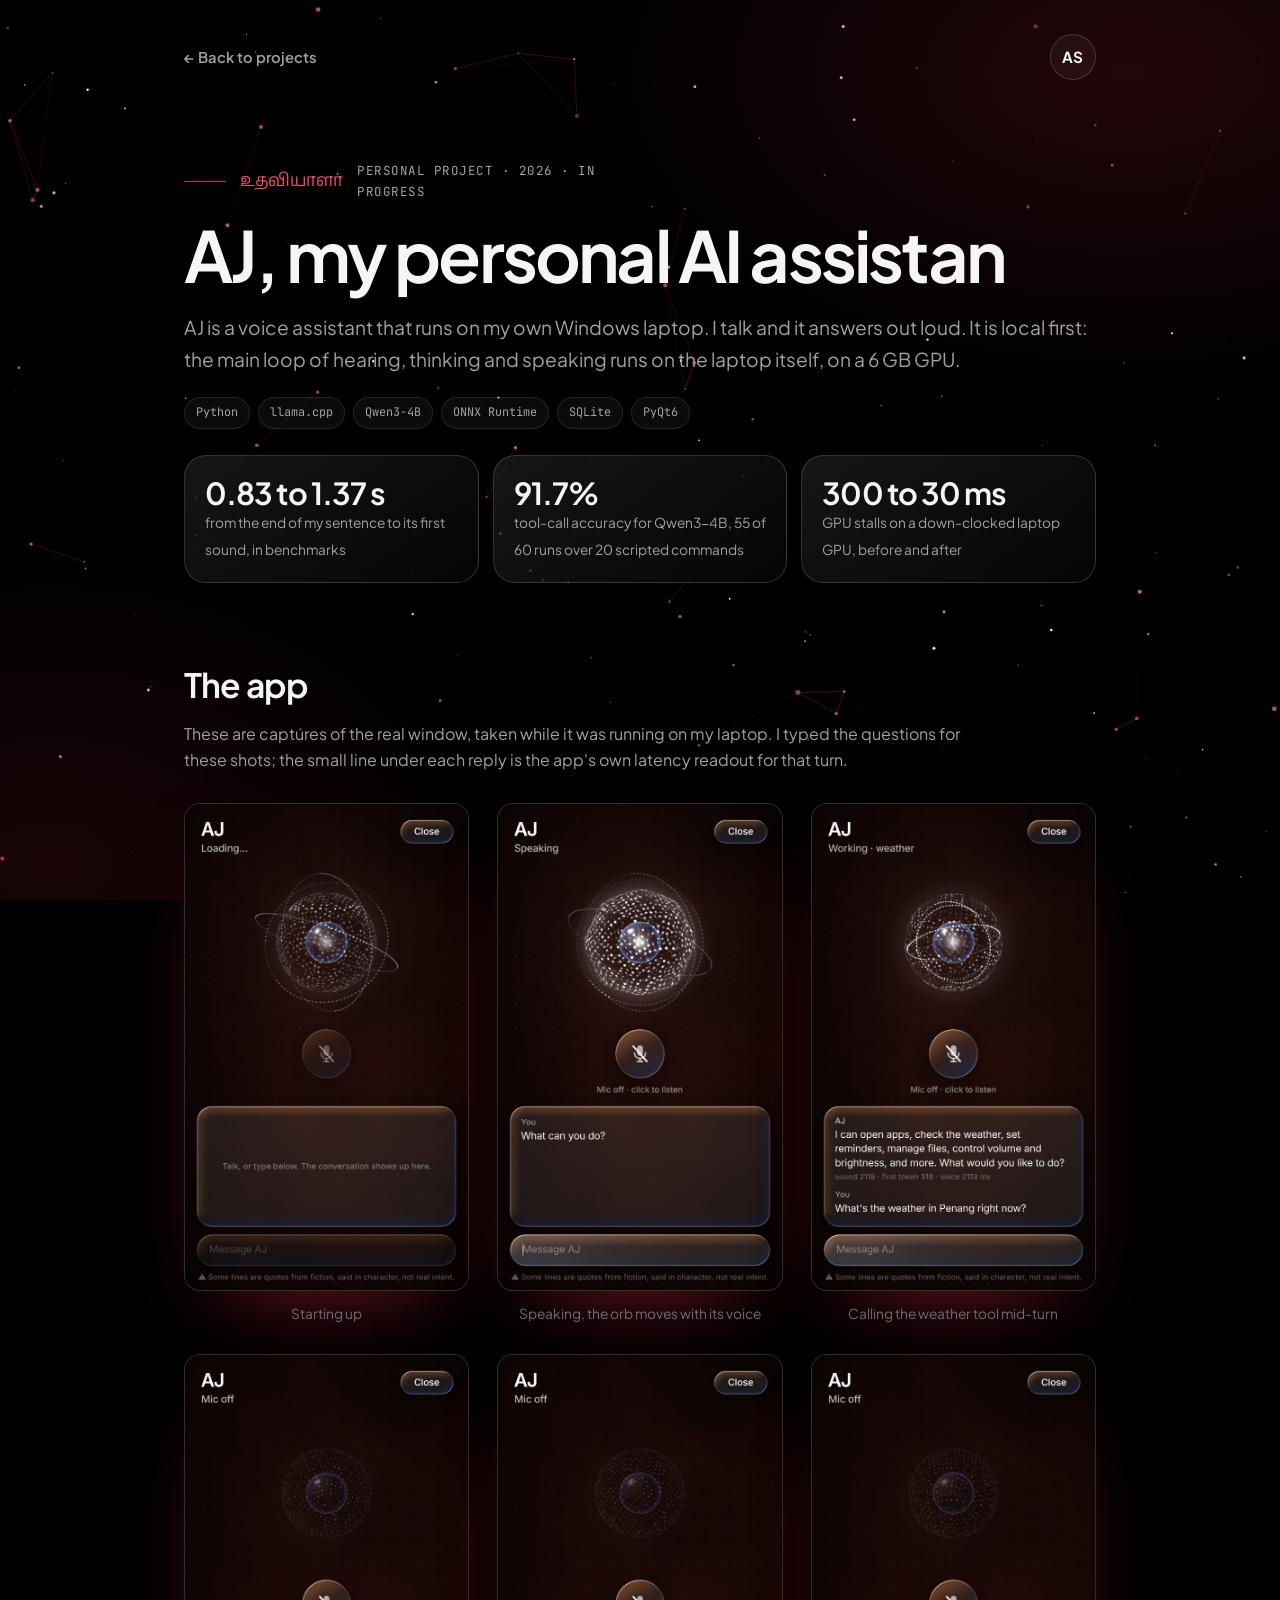
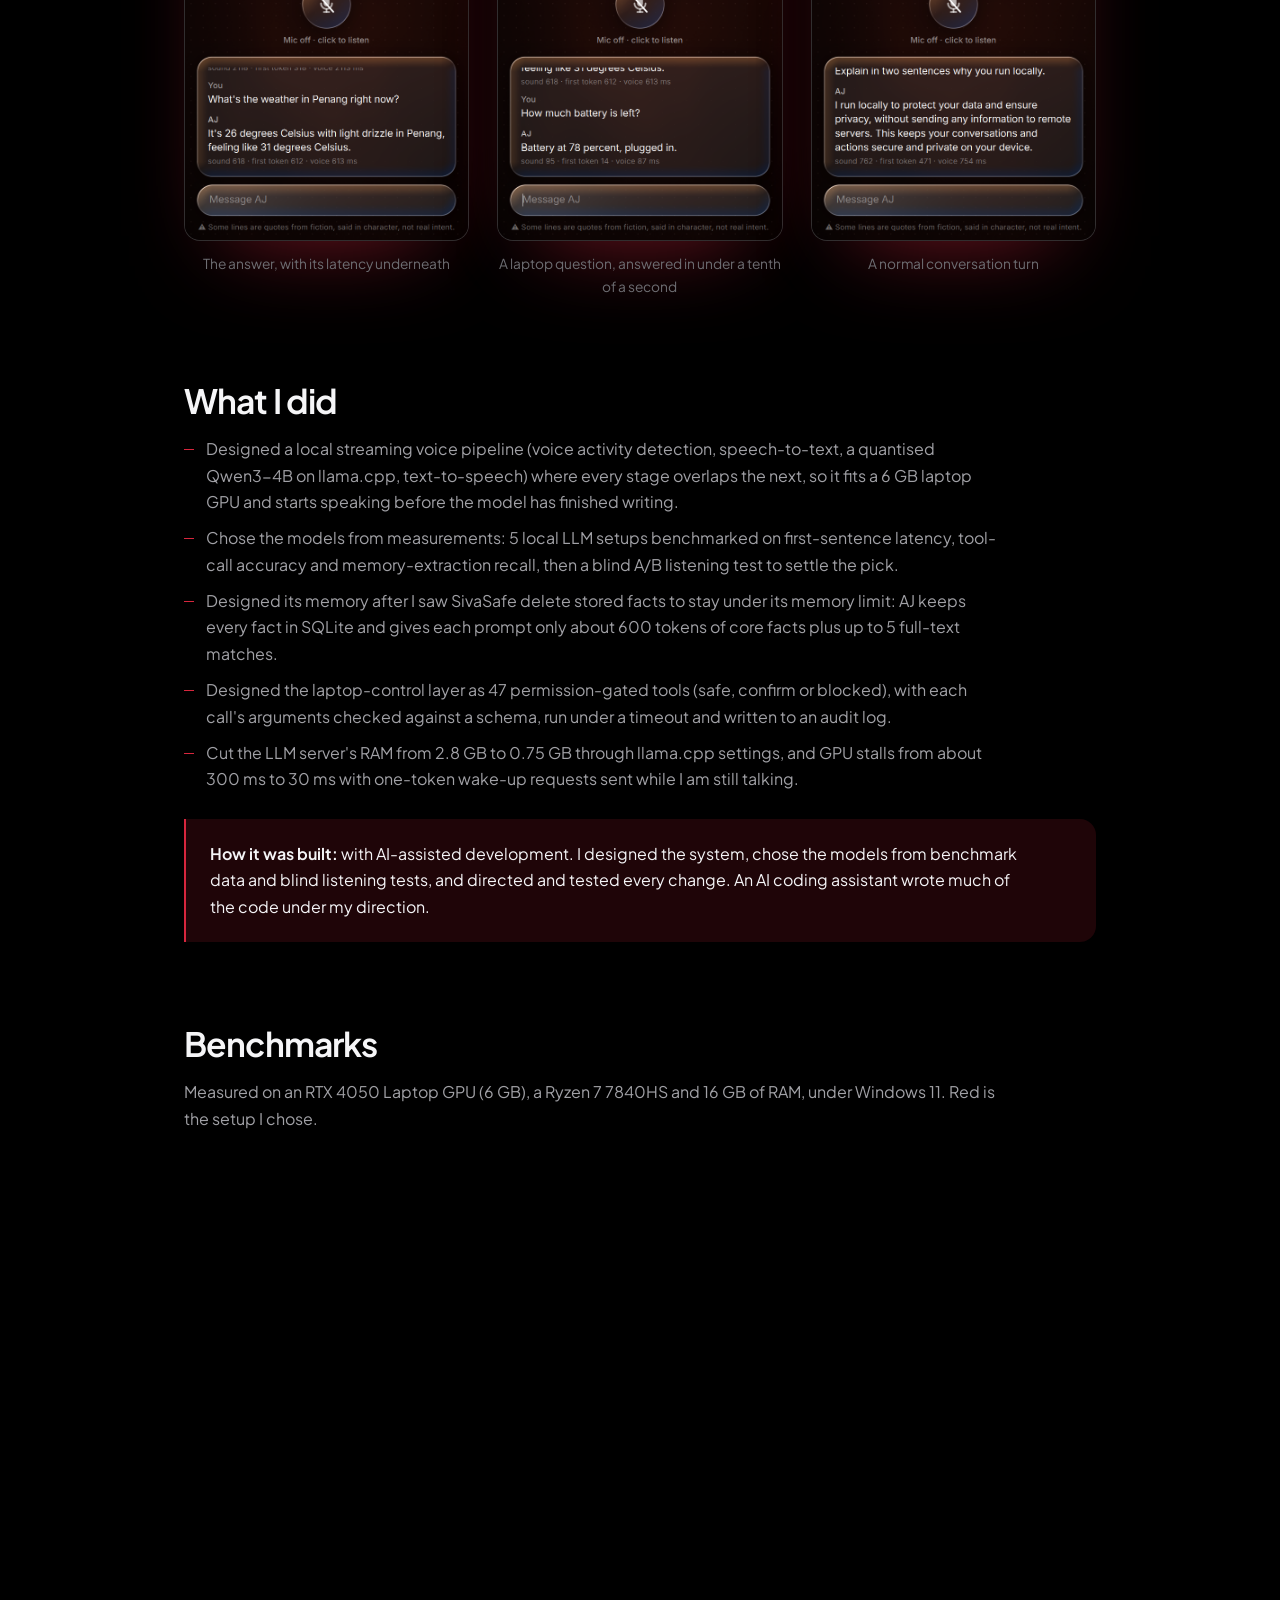
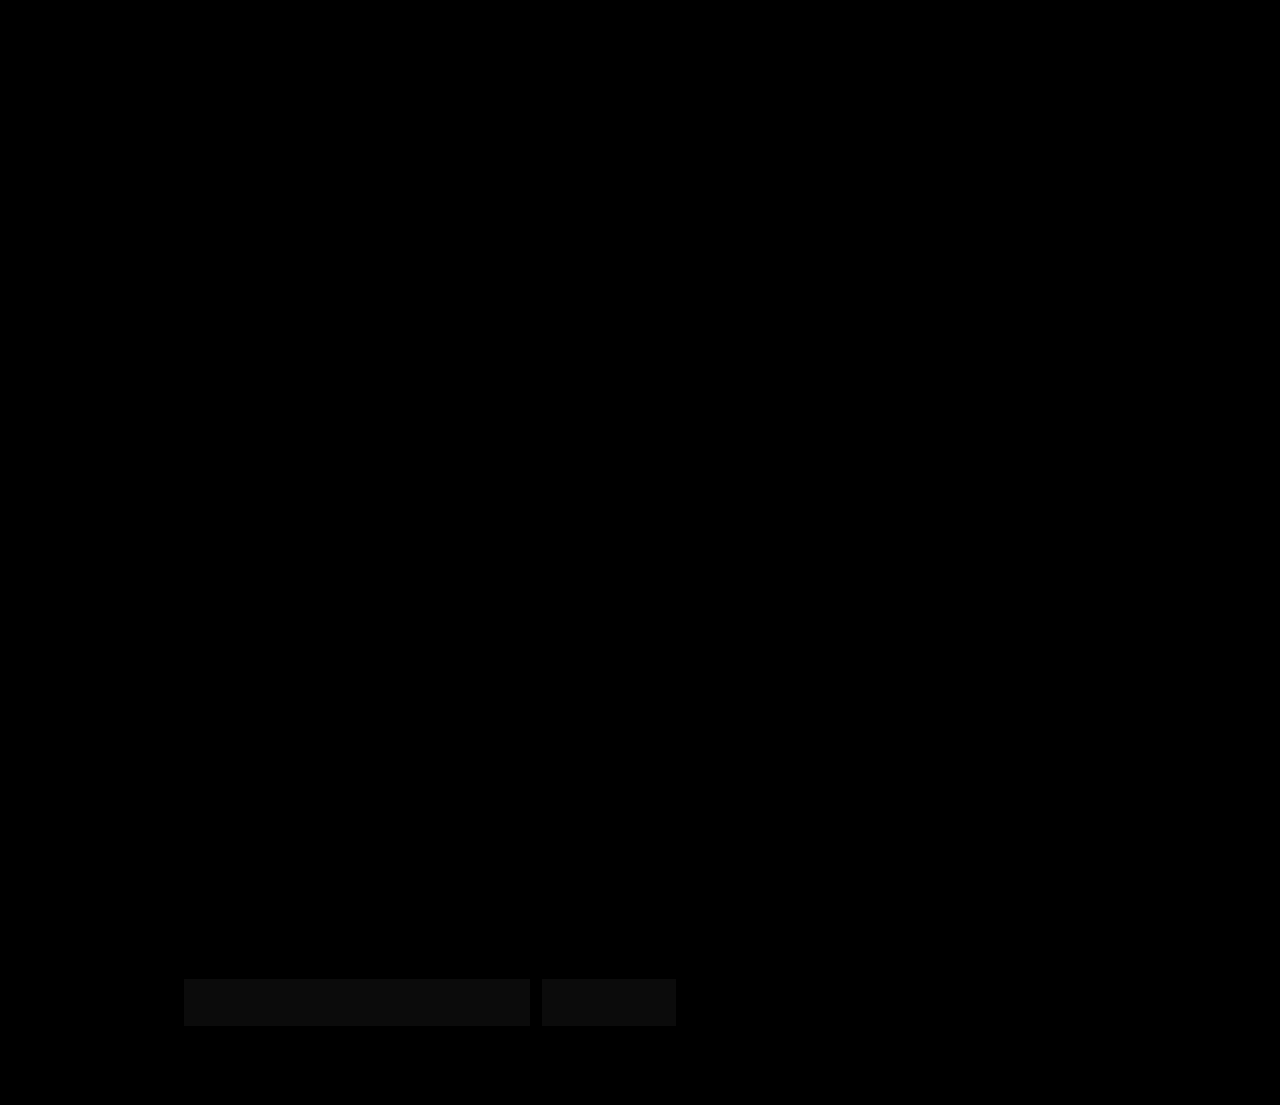
==== aj.html @ 3472c77a "Redesign the site: Tamil-to-English type, maroon accent, AJ and SivaSafe galleries - New layout insp" ====
<!DOCTYPE html>
<html lang="en" dir="ltr">

<head>
    <meta charset="UTF-8" />
    <meta name="viewport" content="width=device-width, initial-scale=1.0, viewport-fit=cover" />
    <title>AJ - Personal AI Assistant | Arjun Shanker</title>
    <meta name="description" content="AJ, a voice assistant that runs locally on a 6 GB laptop GPU: screenshots of the app and the benchmarks behind the model choice." />
    <meta name="theme-color" content="#000000" />
    <link rel="icon" href="data:image/svg+xml,%3Csvg xmlns='http://www.w3.org/2000/svg' viewBox='0 0 64 64'%3E%3Ccircle cx='32' cy='32' r='30' fill='%23000' stroke='%23d7263d' stroke-width='4'/%3E%3Ctext x='32' y='41' font-family='Arial,sans-serif' font-size='24' font-weight='700' fill='%23f5f5f7' text-anchor='middle'%3EAS%3C/text%3E%3C/svg%3E" />
    <script>document.documentElement.classList.add('js');</script>
    <link rel="preconnect" href="https://fonts.googleapis.com" />
    <link rel="preconnect" href="https://fonts.gstatic.com" crossorigin />
    <link
        href="https://fonts.googleapis.com/css2?family=Anek+Tamil:wght@400;500;700&family=JetBrains+Mono:wght@400;500&family=Plus+Jakarta+Sans:wght@400;500;600;700&display=swap"
        rel="stylesheet" />
    <link rel="stylesheet" href="site.css" />
</head>

<body>
    <canvas id="sky" class="sky" aria-hidden="true"></canvas>
    <div class="nebula" aria-hidden="true"></div>

    <main class="page">
        <div class="page-top">
            <a href="index.html#projects" class="back">← Back to projects</a>
            <a class="monogram" href="index.html" aria-label="Arjun Shanker, home">AS</a>
        </div>

        <p class="eyebrow"><span class="ta" lang="ta">உதவியாளர்</span><span>Personal project · 2026 · In progress</span></p>
        <h1><span class="decode" data-ta="உதவியாளர்">AJ, my personal AI assistant</span></h1>
        <p class="lede">AJ is a voice assistant that runs on my own Windows laptop. I talk and it answers out loud. It is
            local first: the main loop of hearing, thinking and speaking runs on the laptop itself, on a 6 GB GPU.</p>
        <div class="meta tags"><span>Python</span><span>llama.cpp</span><span>Qwen3-4B</span><span>ONNX Runtime</span><span>SQLite</span><span>PyQt6</span></div>

        <div class="numbers">
            <div class="glass"><b>0.83 to 1.37 s</b><span>from the end of my sentence to its first sound, in benchmarks</span></div>
            <div class="glass"><b>91.7%</b><span>tool-call accuracy for Qwen3-4B, 55 of 60 runs over 20 scripted commands</span></div>
            <div class="glass"><b>300 to 30 ms</b><span>GPU stalls on a down-clocked laptop GPU, before and after</span></div>
        </div>

        <h2>The app</h2>
        <p>These are captures of the real window, taken while it was running on my laptop. I typed the questions for
            these shots; the small line under each reply is the app's own latency readout for that turn.</p>
        <div class="shots">
            <figure class="fig reveal">
                <img src="assets/images/aj-loading.png" alt="AJ window while the model loads" loading="lazy" />
                <figcaption>Starting up</figcaption>
            </figure>
            <figure class="fig reveal">
                <img src="assets/images/aj-speaking.png" alt="AJ window in the Speaking state with the orb lit" loading="lazy" />
                <figcaption>Speaking, the orb moves with its voice</figcaption>
            </figure>
            <figure class="fig reveal">
                <img src="assets/images/aj-tool.png" alt="AJ window showing Working, weather" loading="lazy" />
                <figcaption>Calling the weather tool mid-turn</figcaption>
            </figure>
            <figure class="fig reveal">
                <img src="assets/images/aj-weather.png" alt="AJ window with the weather answer" loading="lazy" />
                <figcaption>The answer, with its latency underneath</figcaption>
            </figure>
            <figure class="fig reveal">
                <img src="assets/images/aj-battery.png" alt="AJ window answering a battery question" loading="lazy" />
                <figcaption>A laptop question, answered in under a tenth of a second</figcaption>
            </figure>
            <figure class="fig reveal">
                <img src="assets/images/aj-local.png" alt="AJ window with a two sentence reply" loading="lazy" />
                <figcaption>A normal conversation turn</figcaption>
            </figure>
        </div>

        <h2>What I did</h2>
        <ul class="dash">
            <li>Designed a local streaming voice pipeline (voice activity detection, speech-to-text, a quantised
                Qwen3-4B on llama.cpp, text-to-speech) where every stage overlaps the next, so it fits a 6 GB laptop
                GPU and starts speaking before the model has finished writing.</li>
            <li>Chose the models from measurements: 5 local LLM setups benchmarked on first-sentence latency,
                tool-call accuracy and memory-extraction recall, then a blind A/B listening test to settle the pick.</li>
            <li>Designed its memory after I saw SivaSafe delete stored facts to stay under its memory limit: AJ keeps
                every fact in SQLite and gives each prompt only about 600 tokens of core facts plus up to 5 full-text
                matches.</li>
            <li>Designed the laptop-control layer as 47 permission-gated tools (safe, confirm or blocked), with each
                call's arguments checked against a schema, run under a timeout and written to an audit log.</li>
            <li>Cut the LLM server's RAM from 2.8 GB to 0.75 GB through llama.cpp settings, and GPU stalls from about
                300 ms to 30 ms with one-token wake-up requests sent while I am still talking.</li>
        </ul>
        <div class="callout"><p><strong>How it was built:</strong> with AI-assisted development. I designed the system, chose the
            models from benchmark data and blind listening tests, and directed and tested every change. An AI coding
            assistant wrote much of the code under my direction.</p></div>

        <h2>Benchmarks</h2>
        <p>Measured on an RTX 4050 Laptop GPU (6 GB), a Ryzen 7 7840HS and 16 GB of RAM, under Windows 11. Red is the
            setup I chose.</p>

        <div class="chart glass reveal">
            <table>
                <caption>Time to the first sentence, cached prompt</caption>
                <tbody>
                    <tr class="pick"><th scope="row">Qwen3-4B (GPU), chosen</th><td><div class="bar"><i style="--v:6.1"></i><i class="p95" style="--w:4.6"></i><span>137 / 241 ms</span></div></td></tr>
                    <tr><th scope="row">Hermes-3 3B (GPU)</th><td><div class="bar"><i style="--v:9.3"></i><i class="p95" style="--w:6.6"></i><span>211 / 361 ms</span></div></td></tr>
                    <tr><th scope="row">Gemma 4 E4B (GPU)</th><td><div class="bar"><i style="--v:11.1"></i><i class="p95" style="--w:5.5"></i><span>251 / 376 ms</span></div></td></tr>
                    <tr><th scope="row">Qwen3-1.7B (CPU)</th><td><div class="bar"><i style="--v:24.1"></i><i class="p95" style="--w:28.0"></i><span>546 / 1180 ms</span></div></td></tr>
                    <tr><th scope="row">Qwen3-4B (CPU)</th><td><div class="bar"><i style="--v:43.8"></i><i class="p95" style="--w:28.2"></i><span>991 / 1629 ms</span></div></td></tr>
                </tbody>
            </table>
            <p class="key">Solid bar: median. Outline: 95th percentile. Shorter is better.</p>
        </div>

        <div class="chart glass reveal">
            <table>
                <caption>Laptop commands called correctly</caption>
                <tbody>
                    <tr class="pick"><th scope="row">Qwen3-4B (GPU), chosen</th><td><div class="bar"><i style="--v:66.0"></i><span>91.7%</span></div></td></tr>
                    <tr><th scope="row">Gemma 4 E4B (GPU)</th><td><div class="bar"><i style="--v:66.0"></i><span>91.7%</span></div></td></tr>
                    <tr><th scope="row">Qwen3-4B (CPU)</th><td><div class="bar"><i style="--v:66.0"></i><span>91.7%</span></div></td></tr>
                    <tr><th scope="row">Qwen3-1.7B (CPU)</th><td><div class="bar"><i style="--v:15.6"></i><span>21.7%</span></div></td></tr>
                    <tr><th scope="row">Hermes-3 3B (GPU)</th><td><div class="bar"><i style="--v:14.4"></i><span>20%</span></div></td></tr>
                </tbody>
            </table>
            <p class="key">20 scripted laptop commands, 3 seeded runs each. Longer is better. Three setups tied here, so latency, recall and the listening test decided it.</p>
        </div>

        <div class="chart glass reveal">
            <table>
                <caption>Memory-extraction recall under a JSON grammar</caption>
                <tbody>
                    <tr class="pick"><th scope="row">Qwen3-4B (GPU), chosen</th><td><div class="bar"><i style="--v:56.2"></i><span>78%</span></div></td></tr>
                    <tr><th scope="row">Hermes-3 3B (GPU)</th><td><div class="bar"><i style="--v:56.2"></i><span>78%</span></div></td></tr>
                    <tr><th scope="row">Qwen3-4B (CPU)</th><td><div class="bar"><i style="--v:54.7"></i><span>76%</span></div></td></tr>
                    <tr><th scope="row">Qwen3-1.7B (CPU)</th><td><div class="bar"><i style="--v:36.7"></i><span>51%</span></div></td></tr>
                    <tr><th scope="row">Gemma 4 E4B (GPU)</th><td><div class="bar"><i style="--v:33.8"></i><span>47%</span></div></td></tr>
                </tbody>
            </table>
            <p class="key">Share of facts in a conversation that the model pulled out correctly. Longer is better.</p>
        </div>

        <div class="chart glass reveal">
            <table>
                <caption>Hard-reasoning set, 12 tasks with checkable answers</caption>
                <tbody>
                    <tr class="pick"><th scope="row">MiniCPM5-2B, thinking mode</th><td><div class="bar"><i style="--v:72"></i><span>12 of 12 · median 4.0 s</span></div></td></tr>
                    <tr><th scope="row">Qwen3-4B</th><td><div class="bar"><i style="--v:60"></i><span>10 of 12 · median 2.7 s</span></div></td></tr>
                </tbody>
            </table>
            <p class="key">Why AJ hands hard questions to a second, on-demand reasoning model.</p>
        </div>

        <div class="next">
            <a href="sivasafe.html" class="btn btn-glass">SivaSafe, the assistant before this one →</a>
            <a href="index.html#projects" class="btn btn-glass">All projects</a>
        </div>
    </main>

    <script src="site.js"></script>
</body>

</html>
---- site.css ----
/*
   Arjun Shanker - portfolio styles.
   One dark sky, one accent (the maroon red of my tie), Tamil in the type.
   Layout owes a nod to Hamish Williams (hamishw.com).
*/

:root {
    --bg: #000000;
    --ink: #f5f5f7;
    --ink-2: #a1a1a6;
    --ink-3: #6e6e73;

    --accent: #d7263d;
    --accent-hi: #f4506a;
    --accent-deep: #7d1524;
    --accent-soft: rgba(215, 38, 61, 0.14);
    --glow: 0 0 22px rgba(215, 38, 61, 0.6), 0 0 64px rgba(215, 38, 61, 0.28);

    --line: rgba(255, 255, 255, 0.1);
    --glass: rgba(255, 255, 255, 0.045);
    --glass-2: rgba(255, 255, 255, 0.085);
    --glass-line: rgba(255, 255, 255, 0.16);

    --font: 'Plus Jakarta Sans', -apple-system, BlinkMacSystemFont, 'Segoe UI', sans-serif;
    --mono: 'JetBrains Mono', ui-monospace, 'Cascadia Mono', Consolas, monospace;
    --tamil: 'Anek Tamil', 'Noto Sans Tamil', 'Nirmala UI', 'Latha', sans-serif;

    --rail: 88px;
    --bar: 60px;
    --pad: clamp(20px, 5vw, 72px);
    --max: 1180px;
    --ease: cubic-bezier(0.16, 1, 0.3, 1);
}

*, *::before, *::after { box-sizing: border-box; margin: 0; padding: 0; }

html {
    -webkit-font-smoothing: antialiased;
    -moz-osx-font-smoothing: grayscale;
    scroll-behavior: smooth;
    scroll-padding-top: 84px;
    scrollbar-width: thin;
    scrollbar-color: var(--accent-deep) transparent;
}

body {
    font-family: var(--font);
    background: var(--bg);
    color: var(--ink);
    line-height: 1.65;
    font-size: 1rem;
    overflow-x: hidden;
    min-height: 100vh;
}

img, video { max-width: 100%; display: block; }
a { color: inherit; }
ul { list-style: none; }
button { font: inherit; color: inherit; background: none; border: 0; cursor: pointer; }
strong { font-weight: 650; color: var(--ink); }
::selection { background: var(--accent); color: #fff; }

:focus-visible { outline: 2px solid var(--accent-hi); outline-offset: 3px; border-radius: 6px; }

.sr-only {
    position: absolute; width: 1px; height: 1px; overflow: hidden;
    clip: rect(0 0 0 0); clip-path: inset(50%); white-space: nowrap;
}

.skip {
    position: fixed; left: 16px; top: -60px; z-index: 100;
    background: var(--accent); color: #fff; padding: 10px 16px; border-radius: 10px;
    text-decoration: none; font-weight: 600;
}
.skip:focus { top: 16px; }

/* ---------- The sky ---------- */
.sky { position: fixed; inset: 0; width: 100%; height: 100%; z-index: 0; pointer-events: none; }
.nebula {
    position: fixed; inset: 0; z-index: 0; pointer-events: none;
    background:
        radial-gradient(60vw 50vh at 88% 8%, rgba(215, 38, 61, 0.16), transparent 70%),
        radial-gradient(50vw 50vh at 4% 96%, rgba(125, 21, 36, 0.2), transparent 70%);
}

/* ---------- Tamil decode text ---------- */
.decode { white-space: pre-wrap; }
.decode .g {
    font-family: var(--tamil);
    color: var(--accent-hi);
    opacity: 0.9;
    font-weight: 500;
    letter-spacing: 0;
}
[lang="ta"], .ta { font-family: var(--tamil); letter-spacing: 0; }

/* ---------- Rail (desktop) / bar (mobile) ---------- */
.rail {
    position: fixed; z-index: 40; top: 0; left: 0;
    width: var(--rail); height: 100vh; height: 100dvh;
    display: flex; flex-direction: column; align-items: center; justify-content: space-between;
    padding: 28px 0 26px;
}

.monogram {
    width: 46px; height: 46px; border-radius: 50%;
    display: grid; place-items: center;
    font-weight: 700; font-size: 0.95rem; letter-spacing: 0.02em; text-decoration: none;
    background: var(--glass); border: 1px solid var(--glass-line);
    -webkit-backdrop-filter: blur(14px); backdrop-filter: blur(14px);
    transition: border-color 0.3s, box-shadow 0.3s;
}
.monogram:hover { border-color: var(--accent); box-shadow: var(--glow); }

.rail-nav {
    display: flex; gap: 34px;
    writing-mode: vertical-rl; transform: rotate(180deg);
}
.rail-nav a {
    text-decoration: none; color: var(--ink-2);
    font-size: 0.84rem; font-weight: 600; letter-spacing: 0.04em;
    padding: 4px 6px; position: relative; transition: color 0.25s;
}
.rail-nav a::after {
    content: ''; position: absolute; left: 0; top: 0; bottom: 0; width: 2px;
    background: var(--accent); box-shadow: var(--glow);
    transform: scaleY(0); transform-origin: top; transition: transform 0.4s var(--ease);
}
.rail-nav a:hover, .rail-nav a.active { color: var(--ink); }
.rail-nav a.active::after { transform: scaleY(1); }

.rail-social { display: flex; flex-direction: column; gap: 18px; }
.rail-social a { color: var(--ink-3); display: grid; place-items: center; transition: color 0.25s, filter 0.25s; }
.rail-social a:hover { color: var(--accent-hi); filter: drop-shadow(0 0 8px rgba(215, 38, 61, 0.8)); }
.rail-social svg { width: 20px; height: 20px; }

.menu-btn { display: none; }

.nav-status {
    position: fixed; z-index: 41; top: 30px; right: clamp(20px, 3vw, 44px);
    display: inline-flex; align-items: center; gap: 9px;
    padding: 8px 15px; border-radius: 999px; text-decoration: none;
    font-size: 0.78rem; font-weight: 600; color: var(--ink);
    background: var(--glass); border: 1px solid var(--glass-line);
    -webkit-backdrop-filter: blur(14px); backdrop-filter: blur(14px);
    transition: border-color 0.3s, box-shadow 0.3s;
}
.nav-status:hover { border-color: var(--accent); box-shadow: var(--glow); }
@media (min-width: 961px) {
    .nav-status { transition: opacity 0.4s, transform 0.4s var(--ease), border-color 0.3s, box-shadow 0.3s; }
    .scrolled .nav-status { opacity: 0; transform: translateY(-12px); pointer-events: none; }
}
.status-dot {
    width: 8px; height: 8px; border-radius: 50%; background: #30d158; flex: none;
    box-shadow: 0 0 0 0 rgba(48, 209, 88, 0.6); animation: pulse 2.4s infinite;
}
@keyframes pulse { 70% { box-shadow: 0 0 0 9px rgba(48, 209, 88, 0); } 100% { box-shadow: 0 0 0 0 rgba(48, 209, 88, 0); } }

/* full-screen menu (mobile) */
.menu {
    position: fixed; inset: 0; z-index: 39; display: none;
    background: rgba(4, 2, 3, 0.94);
    -webkit-backdrop-filter: blur(22px); backdrop-filter: blur(22px);
    padding: calc(var(--bar) + 36px) var(--pad) 40px;
    flex-direction: column; justify-content: space-between;
}
.menu ul { display: grid; gap: 6px; }
.menu li a {
    display: flex; align-items: baseline; gap: 14px; text-decoration: none;
    font-size: clamp(2rem, 9vw, 2.8rem); font-weight: 600; letter-spacing: -0.02em; line-height: 1.25;
}
.menu li a .ta { font-size: 0.42em; color: var(--accent-hi); font-weight: 500; }
.menu-foot { display: flex; gap: 22px; color: var(--ink-2); font-size: 0.9rem; }
.menu-foot a { text-decoration: none; }
body.menu-open { overflow: hidden; }
body.menu-open .menu { display: flex; }

/* ---------- Layout ---------- */
main, .footer { position: relative; z-index: 1; margin-left: var(--rail); }
main { overflow-x: clip; }

.section {
    padding: clamp(84px, 13vh, 150px) var(--pad);
    max-width: calc(var(--max) + 2 * var(--pad));
    margin: 0 auto;
}

.eyebrow {
    display: flex; align-items: center; gap: 14px;
    font-family: var(--mono); font-size: 0.78rem; letter-spacing: 0.12em; text-transform: uppercase;
    color: var(--ink-3); margin-bottom: 18px;
}
.eyebrow::before { content: ''; width: 44px; height: 1px; background: var(--accent); box-shadow: var(--glow); }
.eyebrow .ta { font-size: 1.05rem; color: var(--accent-hi); letter-spacing: 0; text-transform: none; }

h2.title {
    font-size: clamp(2.1rem, 5vw, 3.6rem); font-weight: 650; letter-spacing: -0.03em; line-height: 1.1;
    margin-bottom: clamp(32px, 6vh, 64px);
    min-height: 1.1em;
}

.lede { font-size: clamp(1.02rem, 1.5vw, 1.2rem); color: var(--ink-2); max-width: 62ch; }
.muted { color: var(--ink-2); }

/* reveal on scroll (only when JS is running) */
.js .reveal { opacity: 0; transform: translateY(26px); transition: opacity 0.9s var(--ease), transform 0.9s var(--ease); transition-delay: var(--d, 0ms); }
.js .reveal.in { opacity: 1; transform: none; }

/* ---------- Buttons, tags, glass ---------- */
.btn {
    display: inline-flex; align-items: center; justify-content: center; gap: 10px;
    padding: 13px 24px; border-radius: 999px; text-decoration: none;
    font-weight: 650; font-size: 0.95rem; line-height: 1.2;
    border: 1px solid transparent;
    transition: transform 0.35s var(--ease), box-shadow 0.35s, background 0.3s, border-color 0.3s;
}
.btn:active { transform: scale(0.97); }
.btn-primary { background: var(--accent); color: #fff; box-shadow: 0 8px 30px -8px rgba(215, 38, 61, 0.8); }
.btn-primary:hover { box-shadow: var(--glow); transform: translateY(-2px); }
.btn-glass {
    background: var(--glass); border-color: var(--glass-line); color: var(--ink);
    -webkit-backdrop-filter: blur(14px); backdrop-filter: blur(14px);
}
.btn-glass:hover { border-color: var(--accent); background: var(--accent-soft); transform: translateY(-2px); }
.btn svg { width: 18px; height: 18px; flex: none; }

.tags { display: flex; flex-wrap: wrap; gap: 8px; }
.tags span, .project-tech span {
    font-family: var(--mono); font-size: 0.74rem; color: var(--ink-2);
    padding: 5px 11px; border-radius: 999px;
    background: var(--glass); border: 1px solid var(--line);
}

.glass {
    background: linear-gradient(145deg, var(--glass-2), rgba(255, 255, 255, 0.02));
    border: 1px solid var(--glass-line); border-radius: 22px;
    -webkit-backdrop-filter: blur(18px); backdrop-filter: blur(18px);
}

/* ---------- Hero ---------- */
.hero {
    min-height: 100vh; min-height: 100svh;
    display: grid; grid-template-columns: minmax(0, 1.25fr) minmax(0, 0.9fr);
    align-items: center; gap: clamp(24px, 4vw, 64px);
    padding: 110px var(--pad) 90px;
    max-width: calc(var(--max) + 2 * var(--pad)); margin: 0 auto;
    position: relative;
}

.hero-name {
    font-family: var(--mono); font-size: clamp(0.82rem, 1.2vw, 0.98rem);
    letter-spacing: 0.3em; text-transform: uppercase; color: var(--ink-2);
    margin-bottom: clamp(14px, 2.4vh, 26px); min-height: 1.65em;
}
.hero-name .g { letter-spacing: 0.08em; }

.hero-title {
    font-size: clamp(2.9rem, 7.4vw, 6.3rem); font-weight: 650;
    letter-spacing: -0.04em; line-height: 1.02;
}
.hero-row { display: flex; align-items: center; gap: clamp(14px, 2vw, 28px); }
.hero-line { flex: 1; height: 2px; max-width: 240px; background: linear-gradient(90deg, var(--accent), transparent); box-shadow: var(--glow); transform-origin: left; }
.hero-row-plus { font-size: 0.56em; letter-spacing: -0.025em; margin-top: 0.3em; min-height: 1.25em; color: var(--ink); }
.hero-row-plus .plus { color: var(--accent-hi); text-shadow: var(--glow); font-weight: 500; }

.js .hero-word { display: inline-block; opacity: 0; transform: translateY(0.35em); animation: rise 1s var(--ease) forwards; animation-delay: var(--d, 0ms); }
.js .hero-line { transform: scaleX(0); animation: draw 1.1s var(--ease) 0.5s forwards; }
@keyframes rise { to { opacity: 1; transform: none; } }
@keyframes draw { to { transform: scaleX(1); } }

.hero-lede { margin-top: clamp(20px, 3.4vh, 34px); font-size: clamp(1.02rem, 1.45vw, 1.2rem); color: var(--ink-2); max-width: 52ch; }
.hero-cta { margin-top: clamp(24px, 4vh, 40px); display: flex; flex-wrap: wrap; gap: 12px; }

.hero-photo { position: relative; display: grid; justify-items: center; gap: 26px; }
.hero-tamil {
    position: absolute; left: 50%; top: 42%; transform: translate(-50%, -50%);
    font-family: var(--tamil); font-weight: 700; font-size: clamp(6rem, 15vw, 13rem); line-height: 1;
    color: transparent; -webkit-text-stroke: 1px rgba(215, 38, 61, 0.42);
    white-space: nowrap; pointer-events: none; user-select: none; z-index: 0;
}
.disk {
    position: relative; z-index: 1;
    width: clamp(220px, 27vw, 360px); aspect-ratio: 1; border-radius: 50%; padding: 10px;
    background: linear-gradient(140deg, rgba(255, 255, 255, 0.28), rgba(255, 255, 255, 0.03) 45%, rgba(215, 38, 61, 0.35));
    border: 1px solid rgba(255, 255, 255, 0.3);
    -webkit-backdrop-filter: blur(16px); backdrop-filter: blur(16px);
    box-shadow: 0 0 0 1px rgba(215, 38, 61, 0.25), 0 0 60px rgba(215, 38, 61, 0.45), 0 30px 80px -20px rgba(0, 0, 0, 0.9);
}
.disk img { width: 100%; height: 100%; border-radius: 50%; object-fit: cover; }
.disk::after {
    content: ''; position: absolute; inset: 10px; border-radius: 50%; pointer-events: none;
    background: linear-gradient(135deg, rgba(255, 255, 255, 0.28), transparent 38%);
    mix-blend-mode: screen;
}

.intro-btn {
    position: relative; z-index: 1;
    display: inline-flex; align-items: center; gap: 10px;
    padding: 10px 18px 10px 12px; border-radius: 999px;
    font-size: 0.86rem; font-weight: 600; color: var(--ink);
    background: var(--glass); border: 1px solid var(--glass-line);
    -webkit-backdrop-filter: blur(14px); backdrop-filter: blur(14px);
    transition: border-color 0.3s, box-shadow 0.3s;
}
.intro-btn:hover { border-color: var(--accent); box-shadow: var(--glow); }
.intro-btn i { width: 28px; height: 28px; border-radius: 50%; background: var(--accent); display: grid; place-items: center; }
.intro-btn i svg { width: 12px; height: 12px; margin-left: 2px; }

.scroll-cue {
    position: absolute; left: 50%; bottom: 26px; transform: translateX(-50%);
    width: 26px; height: 42px; border-radius: 14px; border: 2px solid var(--ink-3);
}
.scroll-cue span { position: absolute; left: 50%; top: 8px; width: 4px; height: 8px; margin-left: -2px; border-radius: 2px; background: var(--accent-hi); animation: wheel 2s var(--ease) infinite; }
@keyframes wheel { 0% { opacity: 0; transform: translateY(0); } 30% { opacity: 1; } 100% { opacity: 0; transform: translateY(14px); } }

/* intro video dialog */
.intro-dialog {
    border: 1px solid var(--glass-line); border-radius: 22px; padding: 0; overflow: hidden;
    background: #000; color: var(--ink); width: min(92vw, 960px); margin: auto;
    box-shadow: 0 0 80px rgba(215, 38, 61, 0.4);
}
.intro-dialog::backdrop { background: rgba(0, 0, 0, 0.82); -webkit-backdrop-filter: blur(8px); backdrop-filter: blur(8px); }
.intro-dialog video { width: 100%; aspect-ratio: 16 / 9; background: #000; }
.intro-dialog form { position: absolute; top: 10px; right: 10px; }
.intro-dialog .close { width: 38px; height: 38px; border-radius: 50%; background: rgba(0, 0, 0, 0.6); border: 1px solid var(--glass-line); font-size: 1.1rem; }

/* ---------- Projects ---------- */
.projects-grid { counter-reset: proj; display: grid; gap: clamp(72px, 13vh, 150px); }
.project-card { counter-increment: proj; }
.project-card-inner {
    display: grid; grid-template-columns: minmax(0, 1.2fr) minmax(0, 1fr);
    gap: clamp(26px, 5vw, 76px); align-items: center;
}
.project-card:nth-child(even) .project-image-wrapper { order: 2; }
.project-shine { display: none; }

.project-image-wrapper {
    aspect-ratio: 16 / 9; border-radius: 22px; overflow: hidden; position: relative;
    background: #0a0607; border: 1px solid var(--glass-line);
    box-shadow: 0 40px 90px -40px rgba(215, 38, 61, 0.55), 0 20px 50px -20px rgba(0, 0, 0, 0.9);
    transition: transform 0.6s var(--ease), box-shadow 0.6s, border-color 0.4s;
}
.project-card:hover .project-image-wrapper { transform: translateY(-6px); border-color: rgba(215, 38, 61, 0.6); box-shadow: 0 50px 110px -40px rgba(215, 38, 61, 0.8), 0 20px 50px -20px rgba(0, 0, 0, 0.9); }
.project-image { width: 100%; height: 100%; object-fit: cover; object-position: top center; }

.project-image-gradient {
    display: grid; place-content: center; justify-items: center; gap: 10px; text-align: center; padding: 24px;
    background:
        radial-gradient(70% 90% at 50% 110%, rgba(215, 38, 61, 0.5), transparent 70%),
        linear-gradient(rgba(255, 255, 255, 0.045) 1px, transparent 1px) 0 0 / 100% 36px,
        linear-gradient(90deg, rgba(255, 255, 255, 0.045) 1px, transparent 1px) 0 0 / 36px 100%,
        #0a0607;
}
.project-wordmark { font-size: clamp(2.6rem, 7vw, 5.2rem); font-weight: 750; letter-spacing: -0.05em; line-height: 1; }
.project-tagline { font-family: var(--mono); font-size: 0.8rem; letter-spacing: 0.14em; text-transform: uppercase; color: var(--accent-hi); }

.project-info::before {
    content: counter(proj, decimal-leading-zero);
    display: block; font-family: var(--mono); font-size: 0.86rem; letter-spacing: 0.12em; color: var(--accent-hi);
    padding-bottom: 14px; margin-bottom: 18px; border-bottom: 1px solid var(--line);
}
.project-badge { font-family: var(--mono); font-size: 0.72rem; letter-spacing: 0.1em; text-transform: uppercase; color: var(--ink-3); margin-bottom: 8px; }
.project-title { font-size: clamp(1.7rem, 3.3vw, 2.6rem); font-weight: 650; letter-spacing: -0.03em; line-height: 1.12; margin-bottom: 14px; }
.project-desc { color: var(--ink-2); font-size: 0.98rem; margin-bottom: 18px; }
.project-tech { display: flex; flex-wrap: wrap; gap: 8px; margin-bottom: 16px; }
.project-stat { font-size: 0.86rem; color: var(--ink); font-weight: 600; margin-bottom: 18px; }
.project-links { display: flex; flex-wrap: wrap; gap: 10px; }
.project-link {
    display: inline-flex; align-items: center; padding: 10px 18px; border-radius: 999px; text-decoration: none;
    font-size: 0.88rem; font-weight: 650; color: var(--ink);
    background: var(--glass); border: 1px solid var(--glass-line);
    transition: border-color 0.3s, background 0.3s, box-shadow 0.3s, transform 0.35s var(--ease);
}
.project-link:first-child { background: var(--accent); border-color: var(--accent); color: #fff; }
.project-link:hover { border-color: var(--accent); box-shadow: var(--glow); transform: translateY(-2px); }
.project-card.live-updated .project-image-wrapper { animation: liveglow 1.6s ease-out; }
@keyframes liveglow { 0% { box-shadow: 0 0 0 2px var(--accent-hi), var(--glow); } 100% { box-shadow: 0 40px 90px -40px rgba(215, 38, 61, 0.55); } }

/* ---------- About ---------- */
.about-grid { display: grid; grid-template-columns: minmax(0, 1.15fr) minmax(0, 0.85fr); gap: clamp(28px, 5vw, 72px); align-items: start; }
.about-copy p { color: var(--ink-2); font-size: 1.04rem; margin-bottom: 18px; max-width: 62ch; }
.status-box { padding: 24px 26px; }
.status-title { font-family: var(--mono); font-size: 0.74rem; letter-spacing: 0.12em; text-transform: uppercase; color: var(--accent-hi); margin-bottom: 12px; font-weight: 500; }
.status-text { color: var(--ink-2); font-size: 0.95rem; }
.facts { margin-top: 22px; display: grid; }
.facts div { display: grid; grid-template-columns: 110px 1fr; gap: 14px; padding: 13px 0; border-top: 1px solid var(--line); font-size: 0.93rem; }
.facts dt { font-family: var(--mono); font-size: 0.72rem; letter-spacing: 0.1em; text-transform: uppercase; color: var(--ink-3); padding-top: 3px; }
.facts dd { color: var(--ink); }

.strip { margin-top: clamp(40px, 7vh, 72px); display: grid; grid-auto-flow: column; grid-auto-columns: minmax(240px, 30%); gap: 16px; overflow-x: auto; scroll-snap-type: x mandatory; padding-bottom: 14px; scrollbar-width: thin; scrollbar-color: var(--accent-deep) transparent; }
.strip figure { scroll-snap-align: start; border-radius: 18px; overflow: hidden; border: 1px solid var(--line); position: relative; aspect-ratio: 4 / 3; background: #0a0607; }
.strip img { width: 100%; height: 100%; object-fit: cover; }
.strip figcaption { position: absolute; left: 0; right: 0; bottom: 0; padding: 26px 14px 12px; font-size: 0.8rem; font-weight: 600; background: linear-gradient(transparent, rgba(0, 0, 0, 0.85)); }

/* ---------- Experience ---------- */
.xp { display: grid; }
.xp-item { display: grid; grid-template-columns: 210px minmax(0, 1fr); gap: clamp(20px, 4vw, 56px); padding: clamp(28px, 5vh, 44px) 0; border-top: 1px solid var(--line); }
.xp-meta { font-family: var(--mono); font-size: 0.78rem; letter-spacing: 0.04em; color: var(--ink-3); display: grid; gap: 4px; align-content: start; padding-top: 6px; }
.xp-meta b { color: var(--accent-hi); font-weight: 500; }
.xp-role { font-size: clamp(1.25rem, 2.2vw, 1.6rem); font-weight: 650; letter-spacing: -0.02em; line-height: 1.2; }
.xp-company { color: var(--ink-2); margin: 4px 0 16px; }
.xp-list { display: grid; gap: 10px; margin-bottom: 18px; }
.xp-list li { position: relative; padding-left: 22px; color: var(--ink-2); font-size: 0.97rem; }
.xp-list li::before { content: ''; position: absolute; left: 0; top: 0.72em; width: 10px; height: 1px; background: var(--accent); }
.xp-list a { color: var(--accent-hi); }

/* ---------- Skills ---------- */
.skills { display: grid; }
.skill-row { display: grid; grid-template-columns: 240px minmax(0, 1fr); gap: clamp(16px, 4vw, 56px); padding: 22px 0; border-top: 1px solid var(--line); }
.skill-row h3 { font-size: 1rem; font-weight: 650; letter-spacing: -0.01em; }
.skill-row p { color: var(--ink-2); font-size: 0.96rem; }
.skill-row p em { font-style: normal; color: var(--ink-3); }

/* ---------- Education and certificates ---------- */
.edu-grid { display: grid; grid-template-columns: minmax(0, 1.2fr) minmax(0, 0.8fr); gap: clamp(28px, 5vw, 72px); align-items: start; }
.edu-item { padding: 24px 0; border-top: 1px solid var(--line); }
.edu-item h3 { font-size: 1.2rem; font-weight: 650; letter-spacing: -0.02em; line-height: 1.25; }
.edu-item .when { font-family: var(--mono); font-size: 0.76rem; color: var(--accent-hi); letter-spacing: 0.04em; margin-bottom: 6px; }
.edu-item p { color: var(--ink-2); font-size: 0.95rem; }
.edu-item ul { margin-top: 12px; display: grid; gap: 8px; }
.edu-item li { position: relative; padding-left: 22px; color: var(--ink-2); font-size: 0.93rem; }
.edu-item li::before { content: ''; position: absolute; left: 0; top: 0.72em; width: 10px; height: 1px; background: var(--accent); }
.certs { padding: 26px; }
.certs h3 { font-family: var(--mono); font-size: 0.74rem; letter-spacing: 0.12em; text-transform: uppercase; color: var(--accent-hi); font-weight: 500; margin-bottom: 8px; }
.certs li { padding: 13px 0; border-bottom: 1px solid var(--line); font-size: 0.94rem; display: grid; gap: 2px; }
.certs li span { color: var(--ink-3); font-size: 0.82rem; }
.certs .btn { margin-top: 20px; width: 100%; }
.quote { margin-top: clamp(40px, 7vh, 72px); padding: clamp(26px, 4vw, 44px); border-left: 2px solid var(--accent); box-shadow: -18px 0 40px -24px rgba(215, 38, 61, 0.8); }
.quote blockquote { font-size: clamp(1.1rem, 2.1vw, 1.5rem); line-height: 1.5; letter-spacing: -0.01em; color: var(--ink); max-width: 46ch; }
.quote figcaption { margin-top: 18px; color: var(--ink-2); font-size: 0.9rem; }

/* ---------- Contact and footer ---------- */
.contact { text-align: left; }
.contact h2 { font-size: clamp(2.8rem, 9vw, 7rem); font-weight: 650; letter-spacing: -0.045em; line-height: 1; margin-bottom: 26px; min-height: 1em; }
.contact-links { margin: 34px 0; display: grid; gap: 0; max-width: 640px; }
.contact-links a { display: flex; justify-content: space-between; gap: 18px; align-items: baseline; padding: 18px 0; border-top: 1px solid var(--line); text-decoration: none; transition: color 0.25s, padding 0.4s var(--ease); }
.contact-links a:last-child { border-bottom: 1px solid var(--line); }
.contact-links a:hover { color: var(--accent-hi); padding-left: 10px; }
.contact-links span:first-child { font-family: var(--mono); font-size: 0.74rem; letter-spacing: 0.12em; text-transform: uppercase; color: var(--ink-3); flex: none; }
.contact-links span:last-child { font-weight: 600; text-align: right; overflow-wrap: anywhere; }
.footer { padding: 30px var(--pad) 40px; color: var(--ink-3); font-size: 0.84rem; display: flex; flex-wrap: wrap; gap: 8px 24px; justify-content: space-between; max-width: calc(var(--max) + 2 * var(--pad) + var(--rail)); }
.footer a { color: var(--ink-2); }

/* ---------- Sub pages: galleries and case studies ---------- */
.page { position: relative; z-index: 1; max-width: 1040px; margin: 0 auto; padding: 34px var(--pad) 80px; }
.page-top { display: flex; justify-content: space-between; align-items: center; gap: 16px; margin-bottom: clamp(44px, 9vh, 90px); }
.back { text-decoration: none; font-weight: 600; font-size: 0.92rem; color: var(--ink-2); display: inline-flex; gap: 8px; align-items: center; transition: color 0.25s; }
.back:hover { color: var(--accent-hi); }
.page h1 { font-size: clamp(2.3rem, 6.4vw, 4.4rem); font-weight: 650; letter-spacing: -0.04em; line-height: 1.05; margin-bottom: 20px; min-height: 1.05em; }
.page h2 { font-size: clamp(1.45rem, 3vw, 2.1rem); font-weight: 650; letter-spacing: -0.025em; line-height: 1.2; margin: clamp(52px, 9vh, 88px) 0 16px; }
.page h3 { font-size: 1.08rem; font-weight: 650; margin: 28px 0 8px; }
.page p { color: var(--ink-2); max-width: 68ch; margin-bottom: 16px; }
.page p a, .page li a { color: var(--accent-hi); }
.page .meta { display: flex; flex-wrap: wrap; gap: 8px; margin: 22px 0 8px; }
.page ul.dash { display: grid; gap: 10px; margin: 6px 0 18px; max-width: 68ch; }
.page ul.dash li { position: relative; padding-left: 22px; color: var(--ink-2); }
.page ul.dash li::before { content: ''; position: absolute; left: 0; top: 0.78em; width: 10px; height: 1px; background: var(--accent); }

.figs { display: grid; gap: clamp(36px, 7vh, 64px); margin-top: 36px; }
.fig img, .fig video { width: 100%; border-radius: 18px; border: 1px solid var(--glass-line); background: #0a0607; box-shadow: 0 40px 90px -45px rgba(215, 38, 61, 0.6), 0 20px 50px -20px rgba(0, 0, 0, 0.9); }
.fig figcaption { margin-top: 12px; text-align: center; color: var(--ink-3); font-size: 0.86rem; }
.shots { display: grid; grid-template-columns: repeat(3, minmax(0, 1fr)); gap: clamp(14px, 2.4vw, 28px); margin-top: 30px; }
.shots .fig img { border-radius: 16px; }

.callout { margin: 26px 0; padding: 22px 24px; border-left: 2px solid var(--accent); background: var(--accent-soft); border-radius: 0 16px 16px 0; }
.callout p { color: var(--ink); margin: 0; }
.numbers { display: grid; grid-template-columns: repeat(auto-fit, minmax(170px, 1fr)); gap: 14px; margin: 26px 0; }
.numbers div { padding: 20px; }
.numbers b { display: block; font-size: 1.9rem; font-weight: 650; letter-spacing: -0.03em; line-height: 1.1; color: var(--ink); }
.numbers span { color: var(--ink-2); font-size: 0.86rem; }
pre.code { margin: 20px 0; padding: 18px 20px; border-radius: 14px; background: #0a0607; border: 1px solid var(--line); font-family: var(--mono); font-size: 0.82rem; line-height: 1.6; color: var(--ink-2); overflow-x: auto; max-width: 100%; }
pre.code b { color: var(--accent-hi); font-weight: 500; }
.disclaimer { margin-top: 70px; padding-top: 24px; border-top: 1px solid var(--line); color: var(--ink-3); font-size: 0.84rem; }
.disclaimer p { color: var(--ink-3); max-width: none; }
.next { margin-top: 56px; display: flex; flex-wrap: wrap; gap: 12px; }

/* benchmark chart */
.chart { margin: 26px 0 8px; padding: clamp(18px, 3vw, 30px); }
.chart caption { text-align: left; font-weight: 650; font-size: 1rem; padding-bottom: 4px; color: var(--ink); }
.chart .sub { color: var(--ink-3); font-size: 0.84rem; margin-bottom: 18px; }
.chart table { width: 100%; border-collapse: collapse; }
.chart th { text-align: left; font-weight: 500; font-size: 0.86rem; color: var(--ink-2); padding: 9px 14px 9px 0; width: 34%; vertical-align: middle; }
.chart td { padding: 9px 0; vertical-align: middle; }
.chart tr.pick th { color: var(--ink); font-weight: 650; }
.bar { display: flex; align-items: center; gap: 10px; }
.bar i { display: block; height: 14px; border-radius: 4px; background: #5a5a60; width: calc(var(--v) * 1%); min-width: 2px; }
.bar i.p95 { background: transparent; border: 1px solid #5a5a60; margin-left: -10px; border-left: 0; border-radius: 0 4px 4px 0; width: calc(var(--w) * 1%); }
.bar span { font-family: var(--mono); font-size: 0.78rem; color: var(--ink-2); white-space: nowrap; }
tr.pick .bar i { background: var(--accent); box-shadow: 0 0 14px rgba(215, 38, 61, 0.7); }
tr.pick .bar i.p95 { background: transparent; border-color: var(--accent); box-shadow: none; }
tr.pick .bar span { color: var(--ink); }
.chart .key { margin-top: 14px; color: var(--ink-3); font-size: 0.8rem; }

/* ---------- Small screens ---------- */
@media (max-width: 960px) {
    html { scroll-padding-top: calc(var(--bar) + 16px); }
    .rail {
        width: 100%; height: var(--bar); flex-direction: row; padding: 0 16px;
        background: rgba(0, 0, 0, 0.55); border-bottom: 1px solid var(--line);
        -webkit-backdrop-filter: blur(18px); backdrop-filter: blur(18px);
    }
    .monogram { width: 40px; height: 40px; font-size: 0.86rem; }
    .rail-nav, .rail-social { display: none; }
    .menu-btn { display: flex; flex-direction: column; align-items: center; justify-content: center; gap: 6px; width: 44px; height: 44px; border-radius: 50%; background: var(--glass); border: 1px solid var(--glass-line); }
    .menu-btn span { display: block; width: 18px; height: 2px; background: var(--ink); border-radius: 2px; transition: transform 0.35s var(--ease); }
    .menu-open .menu-btn span { transform: translateY(4px) rotate(45deg); }
    .menu-open .menu-btn span + span { transform: translateY(-4px) rotate(-45deg); }
    .nav-status { top: 13px; right: 70px; padding: 7px 12px; font-size: 0.72rem; }

    main, .footer { margin-left: 0; }

    .hero { grid-template-columns: 1fr; align-content: center; gap: 26px; padding: calc(var(--bar) + 34px) var(--pad) 84px; }
    .hero-photo { order: -1; justify-items: start; grid-template-columns: auto 1fr; align-items: center; gap: 18px; }
    .disk { width: clamp(132px, 38vw, 190px); padding: 7px; }
    .disk::after { inset: 7px; }
    .hero-tamil { left: auto; right: -8%; top: 50%; transform: translateY(-50%); font-size: clamp(5rem, 26vw, 9rem); opacity: 0.8; }
    .hero-title { font-size: clamp(2.7rem, 13.2vw, 4.6rem); }
    .hero-row-plus { font-size: 0.5em; }
    .hero-line { max-width: 90px; }
    .scroll-cue { display: none; }

    .project-card-inner, .about-grid, .edu-grid { grid-template-columns: 1fr; }
    .project-card:nth-child(even) .project-image-wrapper { order: 0; }
    .xp-item, .skill-row { grid-template-columns: 1fr; gap: 10px; }
    .xp-meta { display: flex; flex-wrap: wrap; gap: 4px 14px; padding-top: 0; }
    .strip { grid-auto-columns: 76%; }
    .contact-links a { flex-direction: column; gap: 4px; }
    .contact-links span:last-child { text-align: left; }
    .shots { grid-template-columns: repeat(2, minmax(0, 1fr)); }
    .chart th { width: 42%; font-size: 0.8rem; }
    .facts div { grid-template-columns: 92px 1fr; }
}

@media (max-width: 359px) {
    .nav-status { display: none; }
}

@media (max-width: 420px) {
    .nav-status { right: 68px; padding: 7px 10px; gap: 7px; }
    .nav-status .status-text { white-space: nowrap; }
    .hero-cta .btn { flex: 1 1 100%; }
    .intro-btn { font-size: 0.8rem; padding-right: 14px; text-align: left; border-radius: 20px; }
}

/* ---------- Less motion ---------- */
@media (prefers-reduced-motion: reduce) {
    html { scroll-behavior: auto; }
    *, *::before, *::after { animation: none !important; transition: none !important; }
    .js .reveal, .js .hero-word { opacity: 1; transform: none; }
    .js .hero-line { transform: none; }
}
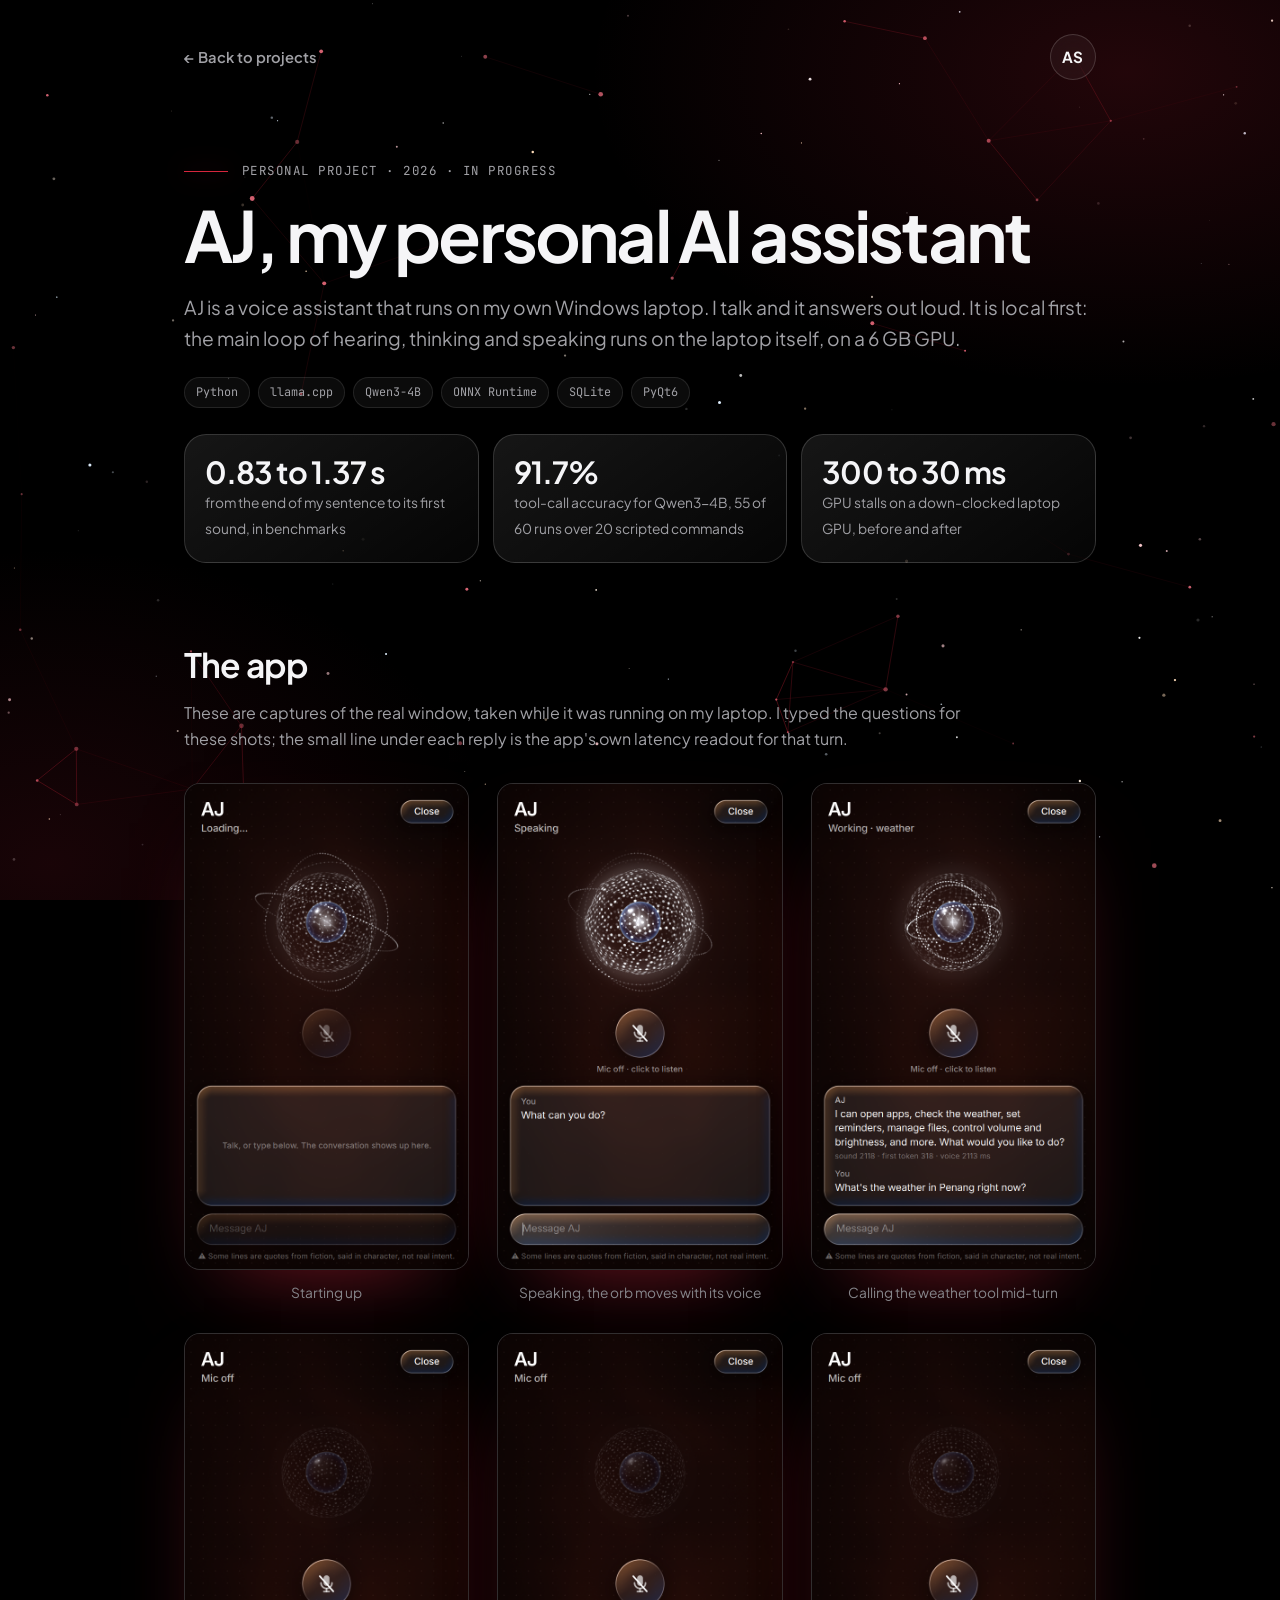
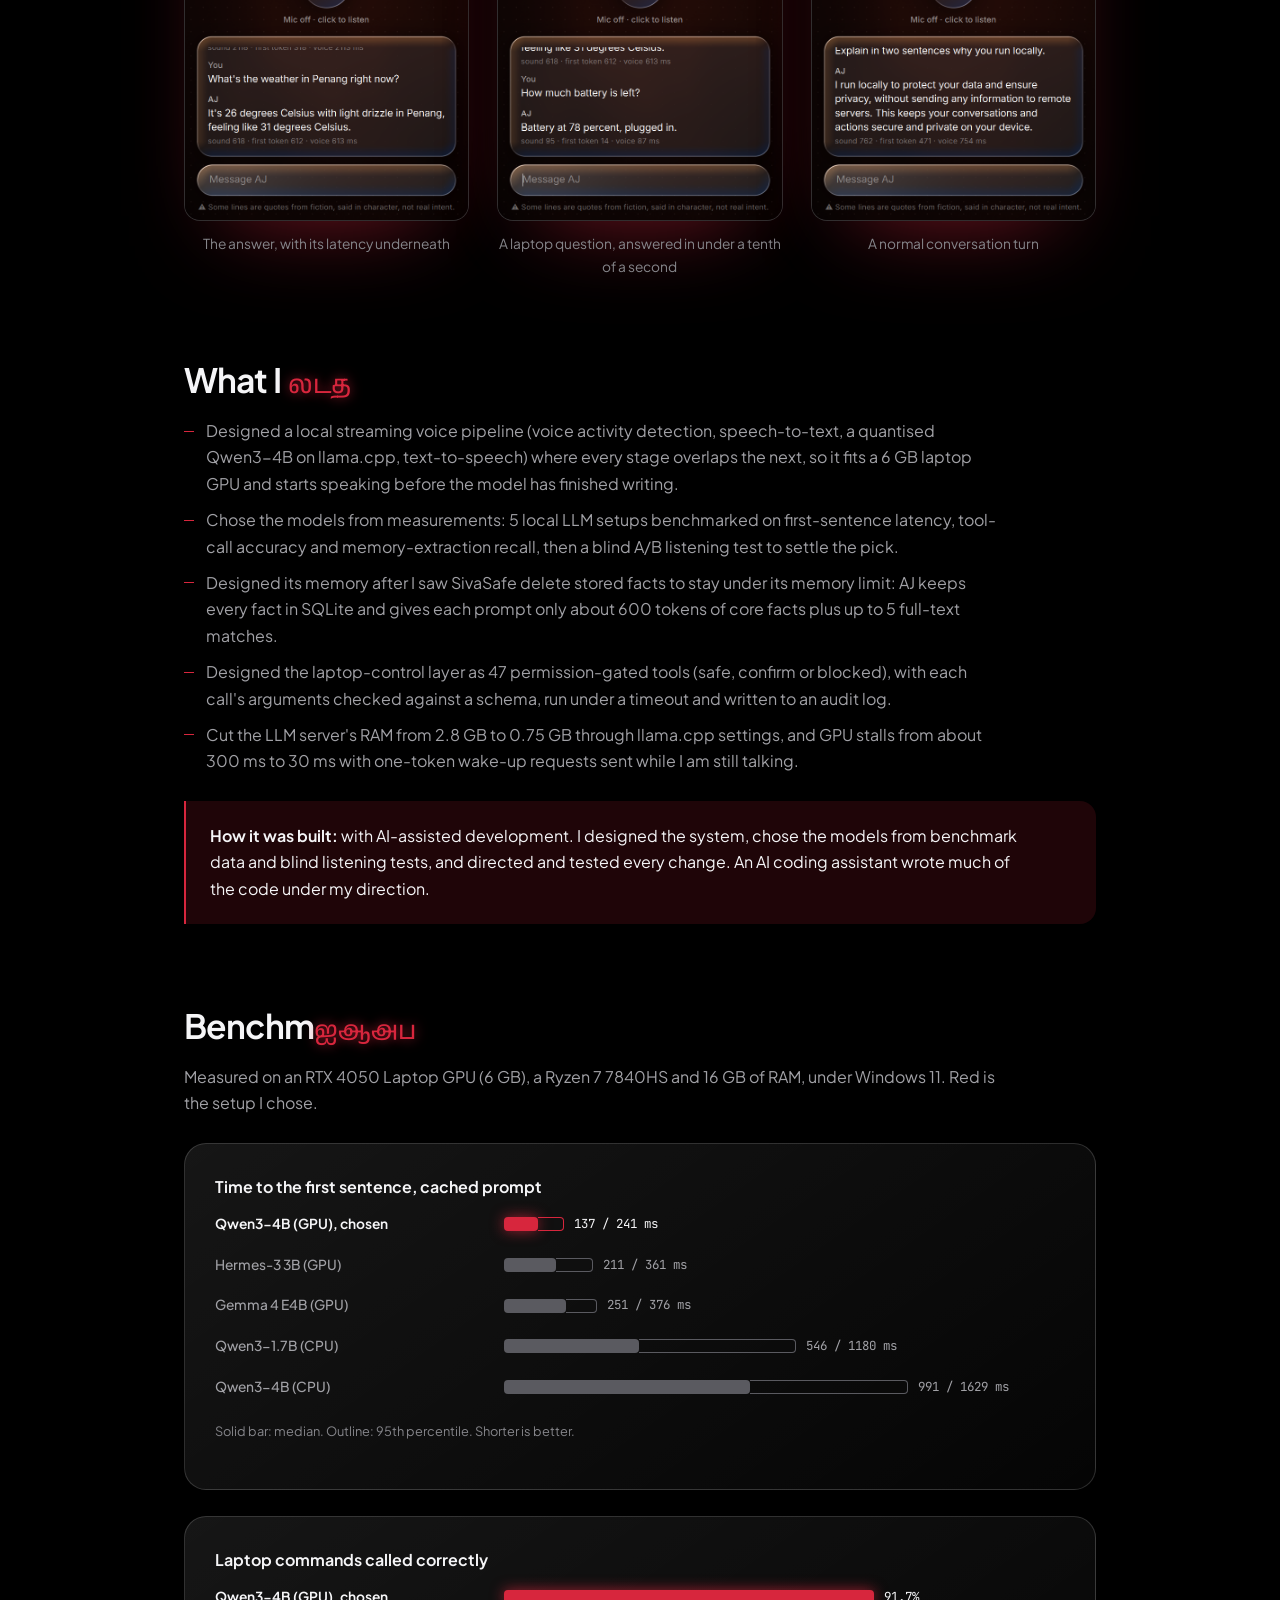
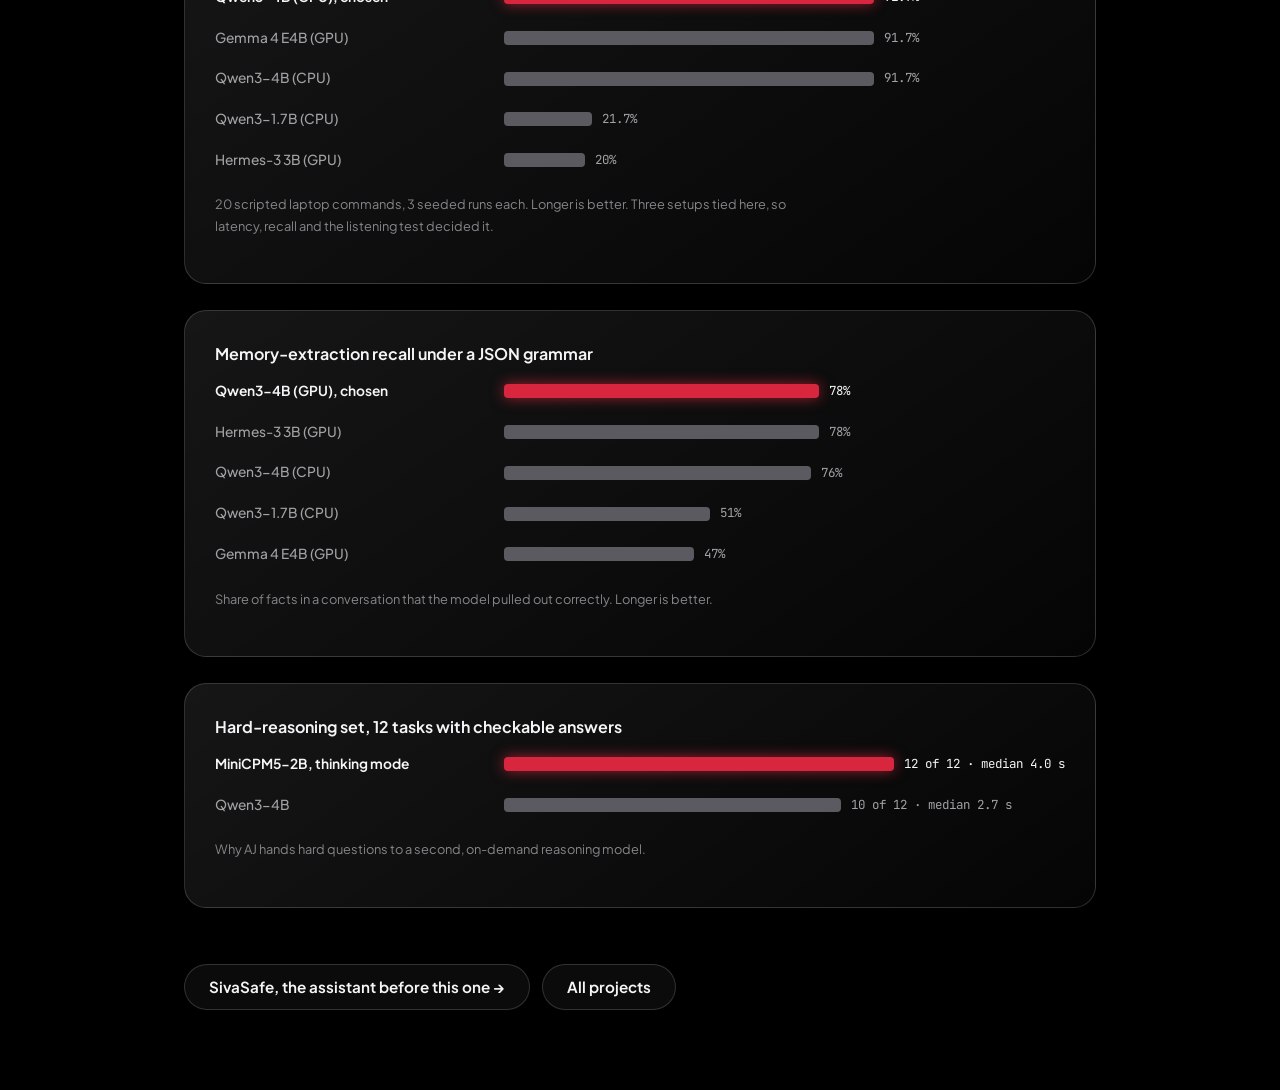
==== commit d492448e: "Bring back the floating top header in red and make the Tamil decode fast - The left rail is gone: th" ====
--- a/aj.html
+++ b/aj.html
@@ -27,8 +27,8 @@
             <a class="monogram" href="index.html" aria-label="Arjun Shanker, home">AS</a>
         </div>
 
-        <p class="eyebrow"><span class="ta" lang="ta">உதவியாளர்</span><span>Personal project · 2026 · In progress</span></p>
-        <h1><span class="decode" data-ta="உதவியாளர்">AJ, my personal AI assistant</span></h1>
+        <p class="eyebrow"><span>Personal project · 2026 · In progress</span></p>
+        <h1>AJ, my personal AI assistant</h1>
         <p class="lede">AJ is a voice assistant that runs on my own Windows laptop. I talk and it answers out loud. It is
             local first: the main loop of hearing, thinking and speaking runs on the laptop itself, on a 6 GB GPU.</p>
         <div class="meta tags"><span>Python</span><span>llama.cpp</span><span>Qwen3-4B</span><span>ONNX Runtime</span><span>SQLite</span><span>PyQt6</span></div>
--- a/site.css
+++ b/site.css
@@ -8,7 +8,7 @@
     --bg: #000000;
     --ink: #f5f5f7;
     --ink-2: #a1a1a6;
-    --ink-3: #6e6e73;
+    --ink-3: #86868b;
 
     --accent: #d7263d;
     --accent-hi: #f4506a;
@@ -25,8 +25,7 @@
     --mono: 'JetBrains Mono', ui-monospace, 'Cascadia Mono', Consolas, monospace;
     --tamil: 'Anek Tamil', 'Noto Sans Tamil', 'Nirmala UI', 'Latha', sans-serif;
 
-    --rail: 88px;
-    --bar: 60px;
+    --nav-height: 60px;
     --pad: clamp(20px, 5vw, 72px);
     --max: 1180px;
     --ease: cubic-bezier(0.16, 1, 0.3, 1);
@@ -38,7 +37,7 @@
     -webkit-font-smoothing: antialiased;
     -moz-osx-font-smoothing: grayscale;
     scroll-behavior: smooth;
-    scroll-padding-top: 84px;
+    scroll-padding-top: 92px;
     scrollbar-width: thin;
     scrollbar-color: var(--accent-deep) transparent;
 }
@@ -87,21 +86,111 @@
 .decode { white-space: pre-wrap; }
 .decode .g {
     font-family: var(--tamil);
-    color: var(--accent-hi);
-    opacity: 0.9;
+    font-size: 0.74em;
     font-weight: 500;
     letter-spacing: 0;
+    color: var(--accent);
+    text-shadow: 0 0 12px rgba(215, 38, 61, 0.75);
 }
 [lang="ta"], .ta { font-family: var(--tamil); letter-spacing: 0; }
 
-/* ---------- Rail (desktop) / bar (mobile) ---------- */
-.rail {
-    position: fixed; z-index: 40; top: 0; left: 0;
-    width: var(--rail); height: 100vh; height: 100dvh;
-    display: flex; flex-direction: column; align-items: center; justify-content: space-between;
-    padding: 28px 0 26px;
-}
-
+/* ---------- Header: the floating glass capsule from the original site, in red ---------- */
+.navbar {
+    position: fixed; top: 12px; left: 12px; right: 12px; z-index: 9999;
+    max-width: 1240px; margin-inline: auto; height: var(--nav-height);
+    border-radius: 999px; border: 1px solid rgb(255 255 255 / 0.09);
+    background: linear-gradient(180deg, rgb(255 255 255 / 0.07), rgb(255 255 255 / 0.025)), rgb(12 12 16 / 0.34);
+    box-shadow: inset 0 1px 0 rgb(255 255 255 / 0.14), inset 0 -1px 0 rgb(255 255 255 / 0.03), 0 10px 30px -10px rgb(0 0 0 / 0.6);
+    -webkit-backdrop-filter: blur(24px) saturate(180%); backdrop-filter: blur(24px) saturate(180%);
+    transition: background 0.4s ease, border-color 0.4s ease, box-shadow 0.4s ease;
+}
+/* Over content the material thickens so the links stay legible */
+.navbar.scrolled {
+    background: linear-gradient(180deg, rgb(255 255 255 / 0.08), rgb(255 255 255 / 0.03)), rgb(10 10 14 / 0.62);
+    border-color: rgb(255 255 255 / 0.12);
+    box-shadow: inset 0 1px 0 rgb(255 255 255 / 0.16), inset 0 -1px 0 rgb(255 255 255 / 0.03), 0 14px 40px -12px rgb(0 0 0 / 0.8);
+}
+.nav-content { height: 100%; padding: 0 22px 0 24px; display: flex; align-items: center; justify-content: space-between; }
+.nav-logo { font-size: 1.5rem; font-weight: 700; color: var(--ink); text-decoration: none; letter-spacing: -0.02em; }
+.logo-dot { color: var(--accent); text-shadow: var(--glow); }
+.nav-brand-group { display: flex; align-items: center; gap: 20px; min-width: 0; margin-right: 24px; }
+
+.nav-status {
+    display: flex; align-items: center; gap: 8px; flex-shrink: 0;
+    height: 32px; padding: 0 14px 0 12px; white-space: nowrap;
+    font-size: 0.78rem; font-weight: 500; letter-spacing: 0.005em; color: var(--ink); text-decoration: none;
+    border-radius: 999px; border: 1px solid rgb(48 209 88 / 0.28);
+    background: linear-gradient(180deg, rgb(255 255 255 / 0.09), rgb(255 255 255 / 0.02)), rgb(48 209 88 / 0.08);
+    box-shadow: inset 0 1px 0 rgb(255 255 255 / 0.18), 0 4px 14px -6px rgb(0 0 0 / 0.5);
+    transition: border-color 0.3s ease, background-color 0.3s ease, color 0.3s ease;
+}
+.nav-status:hover { color: #fff; border-color: rgb(48 209 88 / 0.5); }
+.nav-status .status-text { font-size: inherit; line-height: 1; color: inherit; }
+.status-dot { width: 8px; height: 8px; border-radius: 50%; background: #30d158; flex: none; animation: pulse-dot 2s ease-in-out infinite; }
+@keyframes pulse-dot {
+    0%, 100% { opacity: 1; box-shadow: 0 0 0 0 rgba(48, 209, 88, 0.4); }
+    50% { opacity: 0.7; box-shadow: 0 0 0 6px rgba(48, 209, 88, 0); }
+}
+
+.nav-toggle { display: none; flex-direction: column; gap: 5px; padding: 4px; z-index: 10001; border-radius: 10px; }
+.nav-toggle span { display: block; width: 22px; height: 2px; background: var(--ink); border-radius: 2px; transition: all 0.3s ease; }
+.nav-toggle.active span:nth-child(1) { transform: rotate(45deg) translate(5px, 5px); }
+.nav-toggle.active span:nth-child(2) { opacity: 0; }
+.nav-toggle.active span:nth-child(3) { transform: rotate(-45deg) translate(5px, -5px); }
+
+.nav-links { display: flex; gap: 32px; list-style: none; position: relative; padding-block: 10px; margin-block: -10px; }
+.nav-links a { color: var(--ink-2); font-size: 0.875rem; font-weight: 500; text-decoration: none; transition: color 0.3s ease; position: relative; z-index: 1; }
+.nav-links a::before { content: ''; position: absolute; inset: -10px calc(-1 * var(--lg-pad-x, 12px)); }
+.nav-links a:hover, .nav-links a.active { color: var(--ink); }
+.nav-links .decode { display: inline-block; white-space: nowrap; text-align: center; }
+.nav-links .decode .g { font-size: 0.58em; }
+.nav-links a.nav-resume-glow, .mobile-nav-links a.nav-resume-glow { color: var(--accent-hi); text-shadow: 0 0 8px rgba(215, 38, 61, 0.55); transition: all 0.3s ease; }
+.nav-links a.nav-resume-glow:hover { color: #fff; text-shadow: 0 0 12px rgba(215, 38, 61, 0.95); }
+
+/* The glass lens that glides between links (moved by springs in site.js) */
+.lg-lens {
+    position: absolute; left: 0; top: 0; z-index: 0; width: 80px; height: 34px;
+    list-style: none; pointer-events: none; border-radius: 999px;
+    background-color: rgb(255 255 255 / 0.07);
+    background-image: linear-gradient(180deg, rgb(255 255 255 / 0.13) 0%, rgb(255 255 255 / 0) 62%);
+    box-shadow: inset 0 1px 0 rgb(255 255 255 / 0.3), inset 0 -1px 0 rgb(255 255 255 / 0.06), inset 0 0 0 1px rgb(255 255 255 / 0.1), 0 6px 18px -4px rgb(0 0 0 / 0.45);
+    -webkit-backdrop-filter: blur(6px) saturate(180%); backdrop-filter: blur(6px) saturate(180%);
+    opacity: 0; transition: opacity 0.24s ease, background-color 0.3s ease, box-shadow 0.3s ease;
+}
+.lg-lens.is-visible { opacity: 1; }
+.lg-lens.is-accent {
+    background-color: rgb(215 38 61 / 0.22);
+    box-shadow: inset 0 1px 0 rgb(255 255 255 / 0.3), inset 0 -1px 0 rgb(255 255 255 / 0.06), inset 0 0 0 1px rgb(215 38 61 / 0.45), 0 0 18px rgb(215 38 61 / 0.4);
+}
+.lg-lens.is-pressed { background-color: rgb(255 255 255 / 0.14); transition-duration: 0.24s, 0.06s, 0.06s; }
+.lg-lens.is-accent.is-pressed { background-color: rgb(215 38 61 / 0.34); }
+
+/* Mobile menu: a thick glass sheet */
+.mobile-menu {
+    display: none; position: fixed; inset: 0; z-index: 9998;
+    background: rgb(8 8 12 / 0.6);
+    -webkit-backdrop-filter: blur(40px) saturate(180%); backdrop-filter: blur(40px) saturate(180%);
+    align-items: center; justify-content: center;
+    opacity: 0; pointer-events: none; transition: opacity 0.3s ease;
+}
+.mobile-menu.active { opacity: 1; pointer-events: all; }
+.mobile-nav-links { list-style: none; text-align: center; display: flex; flex-direction: column; gap: 24px; position: relative; }
+.mobile-nav-links a { color: var(--ink); font-size: 2rem; font-weight: 600; text-decoration: none; transition: color 0.3s ease; position: relative; z-index: 1; }
+.mobile-nav-links a:hover { color: var(--accent-hi); }
+.mobile-nav-links .lg-lens { background-color: rgb(255 255 255 / 0.08); }
+
+@media (max-width: 1199px) { .nav-status { display: none; } }
+@media (max-width: 1024px) { .nav-links { gap: 20px; } }
+@media (max-width: 768px) {
+    :root { --nav-height: 54px; }
+    .navbar { top: 8px; left: 8px; right: 8px; }
+    .nav-content { padding: 0 10px 0 20px; }
+    .nav-links { display: none; }
+    .nav-toggle { display: flex; }
+    .mobile-menu { display: flex; }
+}
+
+/* the small round monogram on gallery and case study pages */
 .monogram {
     width: 46px; height: 46px; border-radius: 50%;
     display: grid; place-items: center;
@@ -112,71 +201,8 @@
 }
 .monogram:hover { border-color: var(--accent); box-shadow: var(--glow); }
 
-.rail-nav {
-    display: flex; gap: 34px;
-    writing-mode: vertical-rl; transform: rotate(180deg);
-}
-.rail-nav a {
-    text-decoration: none; color: var(--ink-2);
-    font-size: 0.84rem; font-weight: 600; letter-spacing: 0.04em;
-    padding: 4px 6px; position: relative; transition: color 0.25s;
-}
-.rail-nav a::after {
-    content: ''; position: absolute; left: 0; top: 0; bottom: 0; width: 2px;
-    background: var(--accent); box-shadow: var(--glow);
-    transform: scaleY(0); transform-origin: top; transition: transform 0.4s var(--ease);
-}
-.rail-nav a:hover, .rail-nav a.active { color: var(--ink); }
-.rail-nav a.active::after { transform: scaleY(1); }
-
-.rail-social { display: flex; flex-direction: column; gap: 18px; }
-.rail-social a { color: var(--ink-3); display: grid; place-items: center; transition: color 0.25s, filter 0.25s; }
-.rail-social a:hover { color: var(--accent-hi); filter: drop-shadow(0 0 8px rgba(215, 38, 61, 0.8)); }
-.rail-social svg { width: 20px; height: 20px; }
-
-.menu-btn { display: none; }
-
-.nav-status {
-    position: fixed; z-index: 41; top: 30px; right: clamp(20px, 3vw, 44px);
-    display: inline-flex; align-items: center; gap: 9px;
-    padding: 8px 15px; border-radius: 999px; text-decoration: none;
-    font-size: 0.78rem; font-weight: 600; color: var(--ink);
-    background: var(--glass); border: 1px solid var(--glass-line);
-    -webkit-backdrop-filter: blur(14px); backdrop-filter: blur(14px);
-    transition: border-color 0.3s, box-shadow 0.3s;
-}
-.nav-status:hover { border-color: var(--accent); box-shadow: var(--glow); }
-@media (min-width: 961px) {
-    .nav-status { transition: opacity 0.4s, transform 0.4s var(--ease), border-color 0.3s, box-shadow 0.3s; }
-    .scrolled .nav-status { opacity: 0; transform: translateY(-12px); pointer-events: none; }
-}
-.status-dot {
-    width: 8px; height: 8px; border-radius: 50%; background: #30d158; flex: none;
-    box-shadow: 0 0 0 0 rgba(48, 209, 88, 0.6); animation: pulse 2.4s infinite;
-}
-@keyframes pulse { 70% { box-shadow: 0 0 0 9px rgba(48, 209, 88, 0); } 100% { box-shadow: 0 0 0 0 rgba(48, 209, 88, 0); } }
-
-/* full-screen menu (mobile) */
-.menu {
-    position: fixed; inset: 0; z-index: 39; display: none;
-    background: rgba(4, 2, 3, 0.94);
-    -webkit-backdrop-filter: blur(22px); backdrop-filter: blur(22px);
-    padding: calc(var(--bar) + 36px) var(--pad) 40px;
-    flex-direction: column; justify-content: space-between;
-}
-.menu ul { display: grid; gap: 6px; }
-.menu li a {
-    display: flex; align-items: baseline; gap: 14px; text-decoration: none;
-    font-size: clamp(2rem, 9vw, 2.8rem); font-weight: 600; letter-spacing: -0.02em; line-height: 1.25;
-}
-.menu li a .ta { font-size: 0.42em; color: var(--accent-hi); font-weight: 500; }
-.menu-foot { display: flex; gap: 22px; color: var(--ink-2); font-size: 0.9rem; }
-.menu-foot a { text-decoration: none; }
-body.menu-open { overflow: hidden; }
-body.menu-open .menu { display: flex; }
-
 /* ---------- Layout ---------- */
-main, .footer { position: relative; z-index: 1; margin-left: var(--rail); }
+main, .footer { position: relative; z-index: 1; }
 main { overflow-x: clip; }
 
 .section {
@@ -191,7 +217,6 @@
     color: var(--ink-3); margin-bottom: 18px;
 }
 .eyebrow::before { content: ''; width: 44px; height: 1px; background: var(--accent); box-shadow: var(--glow); }
-.eyebrow .ta { font-size: 1.05rem; color: var(--accent-hi); letter-spacing: 0; text-transform: none; }
 
 h2.title {
     font-size: clamp(2.1rem, 5vw, 3.6rem); font-weight: 650; letter-spacing: -0.03em; line-height: 1.1;
@@ -242,7 +267,7 @@
     min-height: 100vh; min-height: 100svh;
     display: grid; grid-template-columns: minmax(0, 1.25fr) minmax(0, 0.9fr);
     align-items: center; gap: clamp(24px, 4vw, 64px);
-    padding: 110px var(--pad) 90px;
+    padding: 120px var(--pad) 90px;
     max-width: calc(var(--max) + 2 * var(--pad)); margin: 0 auto;
     position: relative;
 }
@@ -272,12 +297,6 @@
 .hero-cta { margin-top: clamp(24px, 4vh, 40px); display: flex; flex-wrap: wrap; gap: 12px; }
 
 .hero-photo { position: relative; display: grid; justify-items: center; gap: 26px; }
-.hero-tamil {
-    position: absolute; left: 50%; top: 42%; transform: translate(-50%, -50%);
-    font-family: var(--tamil); font-weight: 700; font-size: clamp(6rem, 15vw, 13rem); line-height: 1;
-    color: transparent; -webkit-text-stroke: 1px rgba(215, 38, 61, 0.42);
-    white-space: nowrap; pointer-events: none; user-select: none; z-index: 0;
-}
 .disk {
     position: relative; z-index: 1;
     width: clamp(220px, 27vw, 360px); aspect-ratio: 1; border-radius: 50%; padding: 10px;
@@ -438,7 +457,7 @@
 .contact-links a:hover { color: var(--accent-hi); padding-left: 10px; }
 .contact-links span:first-child { font-family: var(--mono); font-size: 0.74rem; letter-spacing: 0.12em; text-transform: uppercase; color: var(--ink-3); flex: none; }
 .contact-links span:last-child { font-weight: 600; text-align: right; overflow-wrap: anywhere; }
-.footer { padding: 30px var(--pad) 40px; color: var(--ink-3); font-size: 0.84rem; display: flex; flex-wrap: wrap; gap: 8px 24px; justify-content: space-between; max-width: calc(var(--max) + 2 * var(--pad) + var(--rail)); }
+.footer { padding: 30px var(--pad) 40px; color: var(--ink-3); font-size: 0.84rem; display: flex; flex-wrap: wrap; gap: 8px 24px; justify-content: space-between; max-width: calc(var(--max) + 2 * var(--pad)); margin: 0 auto; }
 .footer a { color: var(--ink-2); }
 
 /* ---------- Sub pages: galleries and case studies ---------- */
@@ -493,27 +512,10 @@
 
 /* ---------- Small screens ---------- */
 @media (max-width: 960px) {
-    html { scroll-padding-top: calc(var(--bar) + 16px); }
-    .rail {
-        width: 100%; height: var(--bar); flex-direction: row; padding: 0 16px;
-        background: rgba(0, 0, 0, 0.55); border-bottom: 1px solid var(--line);
-        -webkit-backdrop-filter: blur(18px); backdrop-filter: blur(18px);
-    }
-    .monogram { width: 40px; height: 40px; font-size: 0.86rem; }
-    .rail-nav, .rail-social { display: none; }
-    .menu-btn { display: flex; flex-direction: column; align-items: center; justify-content: center; gap: 6px; width: 44px; height: 44px; border-radius: 50%; background: var(--glass); border: 1px solid var(--glass-line); }
-    .menu-btn span { display: block; width: 18px; height: 2px; background: var(--ink); border-radius: 2px; transition: transform 0.35s var(--ease); }
-    .menu-open .menu-btn span { transform: translateY(4px) rotate(45deg); }
-    .menu-open .menu-btn span + span { transform: translateY(-4px) rotate(-45deg); }
-    .nav-status { top: 13px; right: 70px; padding: 7px 12px; font-size: 0.72rem; }
-
-    main, .footer { margin-left: 0; }
-
-    .hero { grid-template-columns: 1fr; align-content: center; gap: 26px; padding: calc(var(--bar) + 34px) var(--pad) 84px; }
+    .hero { grid-template-columns: 1fr; align-content: center; gap: 26px; padding: 104px var(--pad) 84px; }
     .hero-photo { order: -1; justify-items: start; grid-template-columns: auto 1fr; align-items: center; gap: 18px; }
     .disk { width: clamp(132px, 38vw, 190px); padding: 7px; }
     .disk::after { inset: 7px; }
-    .hero-tamil { left: auto; right: -8%; top: 50%; transform: translateY(-50%); font-size: clamp(5rem, 26vw, 9rem); opacity: 0.8; }
     .hero-title { font-size: clamp(2.7rem, 13.2vw, 4.6rem); }
     .hero-row-plus { font-size: 0.5em; }
     .hero-line { max-width: 90px; }
@@ -531,13 +533,7 @@
     .facts div { grid-template-columns: 92px 1fr; }
 }
 
-@media (max-width: 359px) {
-    .nav-status { display: none; }
-}
-
 @media (max-width: 420px) {
-    .nav-status { right: 68px; padding: 7px 10px; gap: 7px; }
-    .nav-status .status-text { white-space: nowrap; }
     .hero-cta .btn { flex: 1 1 100%; }
     .intro-btn { font-size: 0.8rem; padding-right: 14px; text-align: left; border-radius: 20px; }
 }
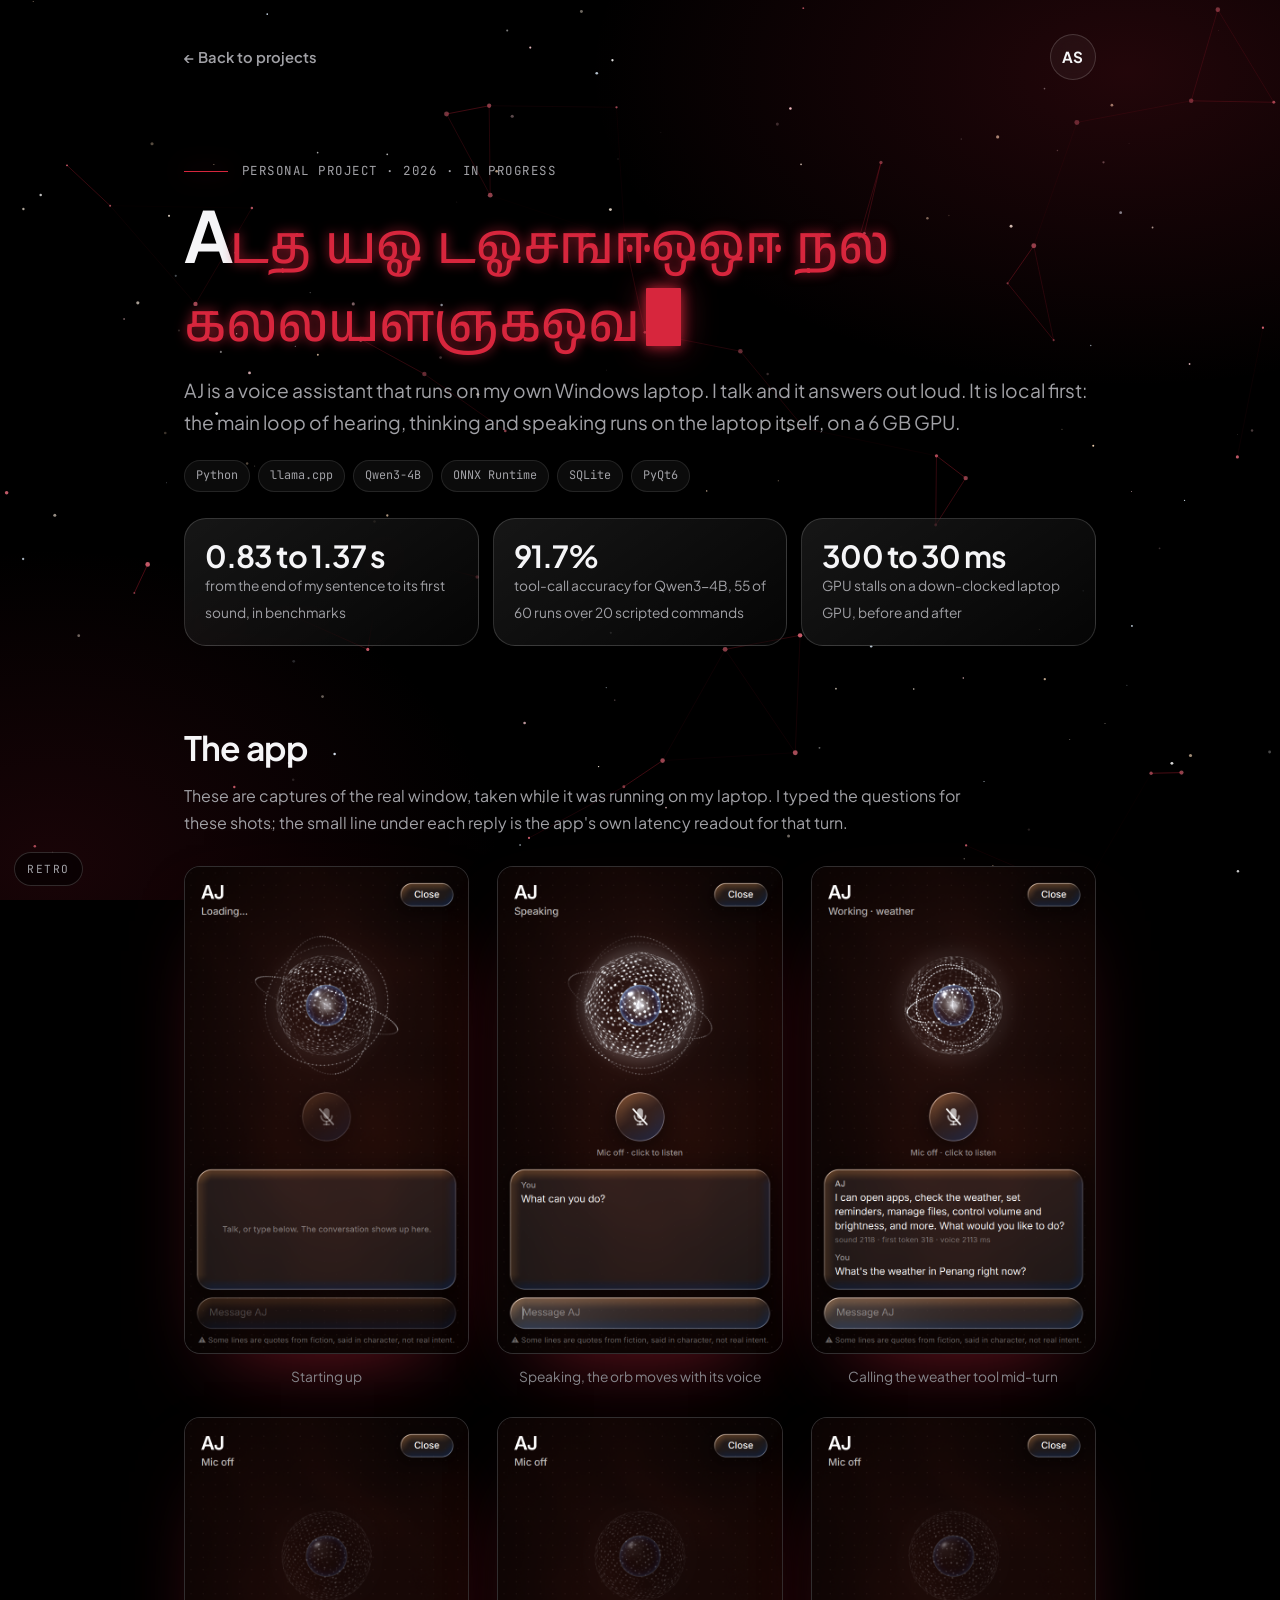
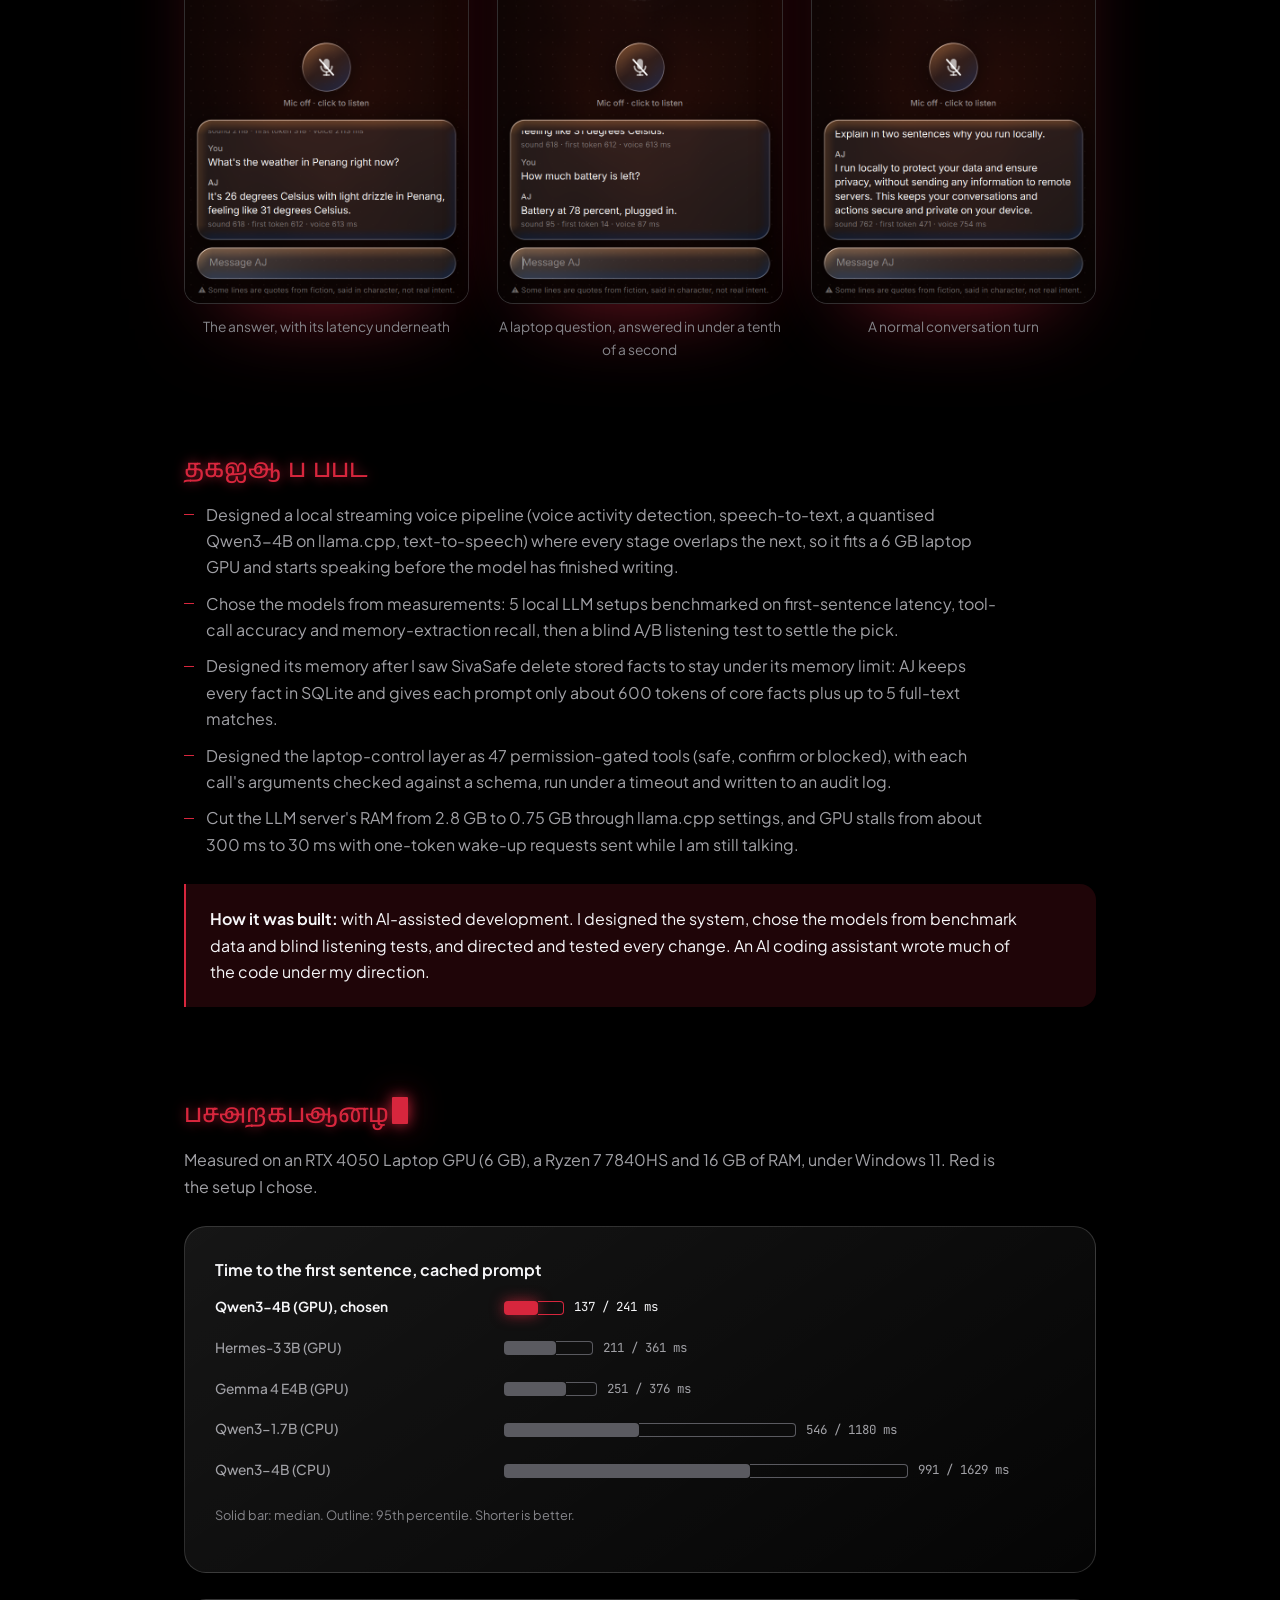
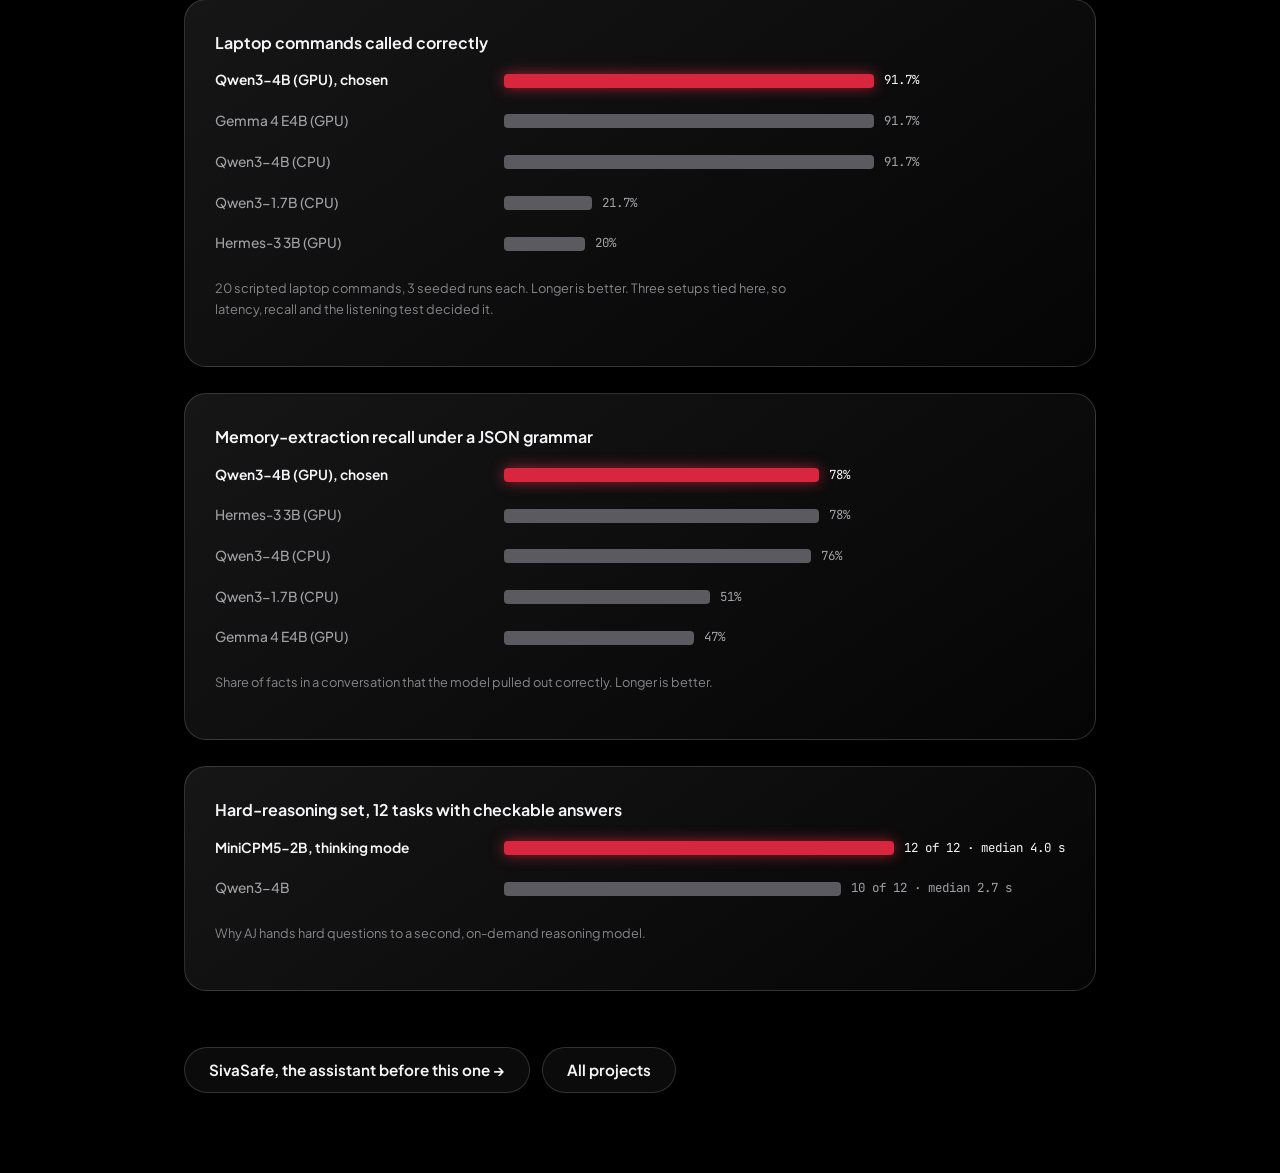
==== commit 07275414: "Add retro terminal mode (type 2002), bring back gallery, awards and progress bar, fix the phone menu" ====
--- a/aj.html
+++ b/aj.html
@@ -8,13 +8,14 @@
     <meta name="description" content="AJ, a voice assistant that runs locally on a 6 GB laptop GPU: screenshots of the app and the benchmarks behind the model choice." />
     <meta name="theme-color" content="#000000" />
     <link rel="icon" href="data:image/svg+xml,%3Csvg xmlns='http://www.w3.org/2000/svg' viewBox='0 0 64 64'%3E%3Ccircle cx='32' cy='32' r='30' fill='%23000' stroke='%23d7263d' stroke-width='4'/%3E%3Ctext x='32' y='41' font-family='Arial,sans-serif' font-size='24' font-weight='700' fill='%23f5f5f7' text-anchor='middle'%3EAS%3C/text%3E%3C/svg%3E" />
-    <script>document.documentElement.classList.add('js');</script>
+    <script>document.documentElement.classList.add('js'); try { if (sessionStorage.getItem('retro') === '1') document.documentElement.classList.add('retro'); } catch (e) {}</script>
     <link rel="preconnect" href="https://fonts.googleapis.com" />
     <link rel="preconnect" href="https://fonts.gstatic.com" crossorigin />
     <link
         href="https://fonts.googleapis.com/css2?family=Anek+Tamil:wght@400;500;700&family=JetBrains+Mono:wght@400;500&family=Plus+Jakarta+Sans:wght@400;500;600;700&display=swap"
         rel="stylesheet" />
     <link rel="stylesheet" href="site.css" />
+    <link rel="stylesheet" href="retro.css" />
 </head>
 
 <body>
--- a/site.css
+++ b/site.css
@@ -72,6 +72,22 @@
     text-decoration: none; font-weight: 600;
 }
 .skip:focus { top: 16px; }
+
+/* ---------- Scroll progress and the retro switch ---------- */
+.scroll-progress {
+    position: fixed; top: 0; left: 0; right: 0; height: 3px; z-index: 10000;
+    background: var(--accent); box-shadow: var(--glow);
+    transform: scaleX(0); transform-origin: left; pointer-events: none;
+}
+.retro-btn {
+    position: fixed; left: 14px; bottom: 14px; z-index: 9997;
+    font-family: var(--mono); font-size: 0.7rem; letter-spacing: 0.14em; color: var(--ink-2);
+    padding: 7px 12px; border-radius: 999px;
+    background: rgba(0, 0, 0, 0.55); border: 1px solid var(--glass-line);
+    -webkit-backdrop-filter: blur(12px); backdrop-filter: blur(12px);
+    transition: color 0.3s, border-color 0.3s, box-shadow 0.3s;
+}
+.retro-btn:hover { color: var(--ink); border-color: var(--accent); box-shadow: var(--glow); }
 
 /* ---------- The sky ---------- */
 .sky { position: fixed; inset: 0; width: 100%; height: 100%; z-index: 0; pointer-events: none; }
@@ -92,7 +108,16 @@
     color: var(--accent);
     text-shadow: 0 0 12px rgba(215, 38, 61, 0.75);
 }
-[lang="ta"], .ta { font-family: var(--tamil); letter-spacing: 0; }
+/* the block cursor that leads the typing, and the unseen text that holds the space before it starts */
+.decode .cur {
+    display: inline-block; width: 0.5em; height: 0.82em; margin-left: 0.08em; vertical-align: -0.06em;
+    background: var(--accent); border-radius: 1px;
+    box-shadow: 0 0 14px rgba(215, 38, 61, 0.9), 0 0 34px rgba(215, 38, 61, 0.45);
+}
+.decode .ghost { visibility: hidden; }
+.decode .cur.off { opacity: 0; }
+.decode .cur.blink { animation: cursor-blink 0.3s steps(1) 4 forwards; }
+@keyframes cursor-blink { 0% { opacity: 1; } 50% { opacity: 0; } 100% { opacity: 0; } }
 
 /* ---------- Header: the floating glass capsule from the original site, in red ---------- */
 .navbar {
@@ -144,6 +169,7 @@
 .nav-links a:hover, .nav-links a.active { color: var(--ink); }
 .nav-links .decode { display: inline-block; white-space: nowrap; text-align: center; }
 .nav-links .decode .g { font-size: 0.58em; }
+.nav-links .decode .cur { width: 0.4em; }
 .nav-links a.nav-resume-glow, .mobile-nav-links a.nav-resume-glow { color: var(--accent-hi); text-shadow: 0 0 8px rgba(215, 38, 61, 0.55); transition: all 0.3s ease; }
 .nav-links a.nav-resume-glow:hover { color: #fff; text-shadow: 0 0 12px rgba(215, 38, 61, 0.95); }
 
@@ -178,6 +204,10 @@
 .mobile-nav-links a { color: var(--ink); font-size: 2rem; font-weight: 600; text-decoration: none; transition: color 0.3s ease; position: relative; z-index: 1; }
 .mobile-nav-links a:hover { color: var(--accent-hi); }
 .mobile-nav-links .lg-lens { background-color: rgb(255 255 255 / 0.08); }
+/* each word is a fixed-width box that fills from the left as it types, so nothing jumps about */
+.mobile-nav-links .decode { display: inline-block; white-space: nowrap; text-align: left; }
+.mobile-nav-links .decode .g { font-size: 0.56em; }
+.mobile-nav-links .decode .cur { width: 0.34em; height: 0.72em; }
 
 @media (max-width: 1199px) { .nav-status { display: none; } }
 @media (max-width: 1024px) { .nav-links { gap: 20px; } }
@@ -406,10 +436,13 @@
 .facts dt { font-family: var(--mono); font-size: 0.72rem; letter-spacing: 0.1em; text-transform: uppercase; color: var(--ink-3); padding-top: 3px; }
 .facts dd { color: var(--ink); }
 
-.strip { margin-top: clamp(40px, 7vh, 72px); display: grid; grid-auto-flow: column; grid-auto-columns: minmax(240px, 30%); gap: 16px; overflow-x: auto; scroll-snap-type: x mandatory; padding-bottom: 14px; scrollbar-width: thin; scrollbar-color: var(--accent-deep) transparent; }
-.strip figure { scroll-snap-align: start; border-radius: 18px; overflow: hidden; border: 1px solid var(--line); position: relative; aspect-ratio: 4 / 3; background: #0a0607; }
-.strip img { width: 100%; height: 100%; object-fit: cover; }
-.strip figcaption { position: absolute; left: 0; right: 0; bottom: 0; padding: 26px 14px 12px; font-size: 0.8rem; font-weight: 600; background: linear-gradient(transparent, rgba(0, 0, 0, 0.85)); }
+.gallery-intro { max-width: 78ch; }
+.gallery-grid { margin-top: clamp(30px, 5vh, 52px); display: grid; grid-template-columns: repeat(3, minmax(0, 1fr)); gap: 16px; }
+.gallery-grid figure { border-radius: 18px; overflow: hidden; border: 1px solid var(--line); position: relative; aspect-ratio: 4 / 3; background: #0a0607; }
+.gallery-grid figure.gallery-large { grid-column: span 2; grid-row: span 2; aspect-ratio: auto; }
+.gallery-grid img { width: 100%; height: 100%; object-fit: cover; transition: transform 0.8s var(--ease); }
+.gallery-grid figure:hover img { transform: scale(1.05); }
+.gallery-grid figcaption { position: absolute; left: 0; right: 0; bottom: 0; padding: 30px 16px 12px; font-size: 0.84rem; font-weight: 600; background: linear-gradient(transparent, rgba(0, 0, 0, 0.85)); }
 
 /* ---------- Experience ---------- */
 .xp { display: grid; }
@@ -440,6 +473,7 @@
 .edu-item li { position: relative; padding-left: 22px; color: var(--ink-2); font-size: 0.93rem; }
 .edu-item li::before { content: ''; position: absolute; left: 0; top: 0.72em; width: 10px; height: 1px; background: var(--accent); }
 .certs { padding: 26px; }
+.certs h3 + ul + h3 { margin-top: 26px; }
 .certs h3 { font-family: var(--mono); font-size: 0.74rem; letter-spacing: 0.12em; text-transform: uppercase; color: var(--accent-hi); font-weight: 500; margin-bottom: 8px; }
 .certs li { padding: 13px 0; border-bottom: 1px solid var(--line); font-size: 0.94rem; display: grid; gap: 2px; }
 .certs li span { color: var(--ink-3); font-size: 0.82rem; }
@@ -525,7 +559,7 @@
     .project-card:nth-child(even) .project-image-wrapper { order: 0; }
     .xp-item, .skill-row { grid-template-columns: 1fr; gap: 10px; }
     .xp-meta { display: flex; flex-wrap: wrap; gap: 4px 14px; padding-top: 0; }
-    .strip { grid-auto-columns: 76%; }
+    .gallery-grid { grid-template-columns: repeat(2, minmax(0, 1fr)); gap: 10px; }
     .contact-links a { flex-direction: column; gap: 4px; }
     .contact-links span:last-child { text-align: left; }
     .shots { grid-template-columns: repeat(2, minmax(0, 1fr)); }
--- a/retro.css
+++ b/retro.css
@@ -0,0 +1,166 @@
+/*
+   Retro mode: the whole site as a late-80s green phosphor terminal.
+   Switched on by typing 2002 or pressing the RETRO button (site.js adds .retro to <html>).
+   Everything here is scoped to html.retro, so the normal site never sees it.
+*/
+
+html.retro {
+    --bg: #030503;
+    --ink: #a9e34b;
+    --ink-2: #93cc3e;
+    --ink-3: #6f9f30;
+    --accent: #c9ff5e;
+    --accent-hi: #d9ff86;
+    --accent-deep: #3d5a14;
+    --accent-soft: rgba(169, 227, 75, 0.1);
+    --glow: 0 0 8px rgba(169, 227, 75, 0.7);
+    --line: rgba(169, 227, 75, 0.38);
+    --glass: transparent;
+    --glass-2: transparent;
+    --glass-line: rgba(169, 227, 75, 0.55);
+    --font: 'VT323', 'Courier New', Courier, monospace;
+    --mono: 'VT323', 'Courier New', Courier, monospace;
+    --tamil: 'VT323', 'Courier New', Courier, monospace;
+    scrollbar-color: #6f9f30 #030503;
+}
+
+html.retro body {
+    background: #030503;
+    font-size: 1.3rem;
+    line-height: 1.3;
+    text-shadow: 0 0 5px rgba(169, 227, 75, 0.6), 0 0 14px rgba(169, 227, 75, 0.25);
+}
+
+html.retro *, html.retro *::before, html.retro *::after {
+    font-family: var(--font) !important;
+    font-weight: 400 !important;
+    letter-spacing: 0.03em !important;
+    border-radius: 0 !important;
+    box-shadow: none !important;
+    -webkit-backdrop-filter: none !important;
+    backdrop-filter: none !important;
+}
+
+html.retro .sky, html.retro .nebula { display: none; }
+
+/* the tube: scanlines, a faint pixel grid, dark corners and a slow flicker */
+html.retro body::before {
+    content: ''; position: fixed; inset: 0; z-index: 10000; pointer-events: none;
+    background:
+        repeating-linear-gradient(0deg, rgba(0, 0, 0, 0.3) 0 1px, transparent 1px 3px),
+        repeating-linear-gradient(90deg, rgba(0, 0, 0, 0.12) 0 1px, transparent 1px 3px);
+}
+html.retro body::after {
+    content: ''; position: fixed; inset: 0; z-index: 10001; pointer-events: none;
+    background: radial-gradient(ellipse at center, transparent 55%, rgba(0, 0, 0, 0.55) 100%);
+    animation: retro-flicker 5s steps(1) infinite;
+}
+@keyframes retro-flicker { 0%, 100% { opacity: 1; } 47% { opacity: 0.86; } 49% { opacity: 1; } 82% { opacity: 0.92; } 84% { opacity: 1; } }
+
+html.retro ::selection { background: #a9e34b; color: #030503; text-shadow: none; }
+html.retro strong, html.retro a:hover { color: var(--accent); }
+
+/* pictures come through the same green tube */
+html.retro img, html.retro video {
+    filter: grayscale(1) contrast(1.25) brightness(0.85) sepia(1) hue-rotate(48deg) saturate(3.2);
+}
+
+/* headings read like commands */
+html.retro h1, html.retro h2, html.retro h3, html.retro .hero-name, html.retro .eyebrow,
+html.retro .project-badge, html.retro .nav-links a, html.retro .mobile-nav-links a { text-transform: uppercase; }
+html.retro h2.title::before, html.retro .contact h2::before, html.retro .page h2::before, html.retro .page h1::before {
+    content: 'C:\\>'; margin-right: 0.35em; color: var(--ink-3);
+}
+html.retro .hero-title { font-size: clamp(2.6rem, 7vw, 5.6rem); line-height: 0.95; }
+html.retro h2.title, html.retro .page h1 { font-size: clamp(2rem, 5vw, 3.4rem); }
+html.retro .contact h2 { font-size: clamp(2.4rem, 8vw, 5rem); }
+html.retro .project-title { font-size: clamp(1.7rem, 3.4vw, 2.6rem); }
+html.retro .hero-line { height: 0; border-top: 2px dashed var(--ink); background: none; }
+html.retro .hero-row-plus .plus, html.retro .logo-dot { color: var(--accent); text-shadow: inherit; }
+html.retro .eyebrow::before { height: 0; border-top: 1px dashed var(--ink); background: none; }
+html.retro .project-info::before { content: '[' counter(proj, decimal-leading-zero) ']'; border-bottom: 1px dashed var(--line); }
+
+/* header: a plain status line across the top */
+html.retro .navbar, html.retro .navbar.scrolled {
+    top: 0; left: 0; right: 0; max-width: none;
+    background: #030503; border: 0; border-bottom: 1px solid var(--line);
+}
+html.retro .nav-status { background: none; border: 1px solid var(--line); color: var(--ink); }
+html.retro .status-dot { background: var(--ink); animation: retro-blink 1s steps(1) infinite; }
+@keyframes retro-blink { 50% { opacity: 0; } }
+html.retro .nav-links a, html.retro .nav-links a.nav-resume-glow, html.retro .mobile-nav-links a.nav-resume-glow { color: var(--ink); text-shadow: inherit; font-size: 1.15rem; }
+html.retro .lg-lens { background: rgba(169, 227, 75, 0.22); border: 1px solid var(--ink); background-image: none; }
+html.retro .nav-toggle span { background: var(--ink); }
+html.retro .mobile-menu { background: #030503; }
+html.retro .scroll-progress { background: var(--ink); }
+
+/* buttons become [ BRACKETED ] */
+html.retro .btn, html.retro .project-link, html.retro .intro-btn, html.retro .retro-btn {
+    background: transparent; color: var(--ink); border: 1px solid var(--ink);
+    text-transform: uppercase; padding: 8px 14px; font-size: 1.15rem; transform: none !important;
+}
+html.retro .btn::before, html.retro .project-link::before { content: '['; margin-right: 0.4em; }
+html.retro .btn::after, html.retro .project-link::after { content: ']'; margin-left: 0.4em; }
+html.retro .btn-primary, html.retro .project-link:first-child, html.retro .btn:hover, html.retro .project-link:hover,
+html.retro .intro-btn:hover, html.retro .retro-btn:hover {
+    background: var(--ink); color: #030503; text-shadow: none;
+}
+html.retro .btn svg { display: none; }
+html.retro .intro-btn i { background: var(--ink); }
+html.retro .intro-btn:hover i { background: #030503; }
+html.retro .intro-btn i svg { fill: #030503; }
+html.retro .intro-btn:hover i svg { fill: var(--ink); }
+
+/* boxes: thin green rules instead of glass */
+html.retro .glass, html.retro .project-image-wrapper, html.retro .callout, html.retro pre.code,
+html.retro .fig img, html.retro .fig video, html.retro .gallery-grid figure, html.retro .intro-dialog {
+    background: #030503; border: 1px solid var(--line);
+}
+html.retro .project-image-gradient { background: #030503; }
+html.retro .project-card:hover .project-image-wrapper { transform: none; border-color: var(--ink); }
+html.retro .disk { background: #030503; border: 1px solid var(--ink); padding: 5px; }
+html.retro .disk::after { display: none; }
+html.retro .tags span, html.retro .project-tech span { background: none; border: 1px solid var(--line); color: var(--ink-2); font-size: 1rem; padding: 1px 8px; }
+html.retro .tags span::before, html.retro .project-tech span::before { content: '*'; margin-right: 0.3em; }
+html.retro .quote { border-left: 1px dashed var(--ink); }
+html.retro .callout { border-style: dashed; }
+html.retro .gallery-grid figcaption { background: #030503; border-top: 1px solid var(--line); padding: 6px 10px; }
+html.retro .xp-list li::before, html.retro .edu-item li::before, html.retro .page ul.dash li::before { content: '>'; width: auto; height: auto; background: none; top: 0; }
+html.retro .scroll-cue { border: 1px solid var(--ink); }
+html.retro .scroll-cue span { background: var(--ink); }
+
+/* small type that was set in rem for the modern look */
+html.retro .project-desc, html.retro .xp-list li, html.retro .skill-row p, html.retro .about-copy p, html.retro .status-text,
+html.retro .edu-item p, html.retro .edu-item li, html.retro .certs li, html.retro .page p, html.retro .page li, html.retro .facts div { font-size: 1.25rem; }
+html.retro .eyebrow, html.retro .project-badge, html.retro .xp-meta, html.retro .facts dt, html.retro .status-title, html.retro .certs h3,
+html.retro .certs li span, html.retro .edu-item .when, html.retro .contact-links span:first-child, html.retro .footer, html.retro .project-tagline { font-size: 1.05rem; }
+
+/* typing: green letters and a green block */
+html.retro .decode .g { color: var(--ink); font-size: 1em; text-shadow: inherit; }
+html.retro .decode .cur { background: var(--ink); height: 0.7em; }
+
+/* charts */
+html.retro .bar i { background: var(--ink-3); }
+html.retro tr.pick .bar i { background: var(--accent); }
+html.retro .bar i.p95, html.retro tr.pick .bar i.p95 { background: transparent; border-color: var(--ink-3); }
+
+/* ---------- the boot screen shown when retro mode switches on ---------- */
+.boot {
+    position: fixed; inset: 0; z-index: 10002; overflow: hidden; cursor: pointer;
+    background: #030503; color: #a9e34b;
+    padding: clamp(20px, 7vh, 70px) clamp(14px, 8vw, 120px);
+    font-family: 'VT323', 'Courier New', Courier, monospace;
+    font-size: clamp(12px, 3.5vw, 26px); line-height: 1.18; white-space: pre;
+    text-shadow: 0 0 5px rgba(169, 227, 75, 0.7), 0 0 16px rgba(169, 227, 75, 0.3);
+}
+.boot::after {
+    content: ''; position: absolute; inset: 0; pointer-events: none;
+    background:
+        repeating-linear-gradient(0deg, rgba(0, 0, 0, 0.3) 0 1px, transparent 1px 3px),
+        radial-gradient(ellipse at center, transparent 55%, rgba(0, 0, 0, 0.6) 100%);
+}
+.boot .cur { display: inline-block; width: 0.55em; height: 0.85em; background: #a9e34b; vertical-align: -0.08em; animation: retro-blink 0.7s steps(1) infinite; }
+
+@media (prefers-reduced-motion: reduce) {
+    html.retro body::after { animation: none; }
+}
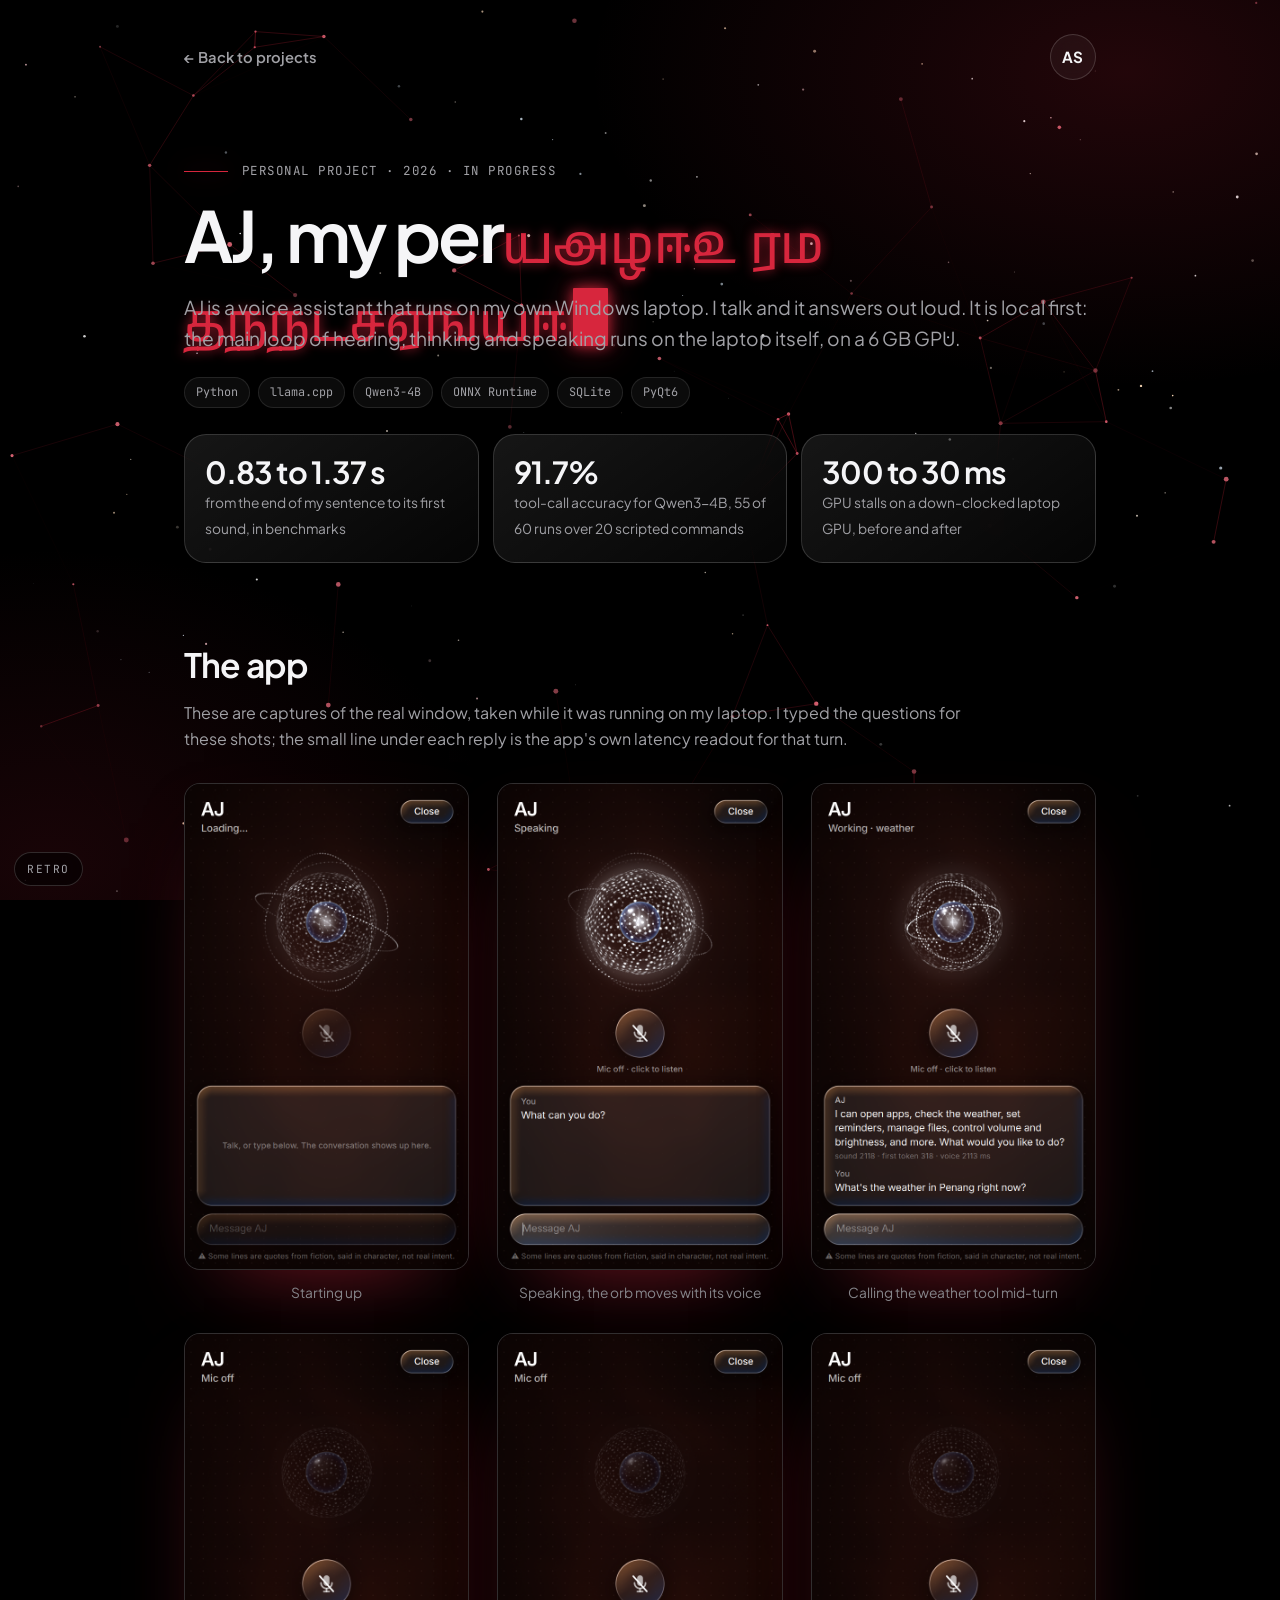
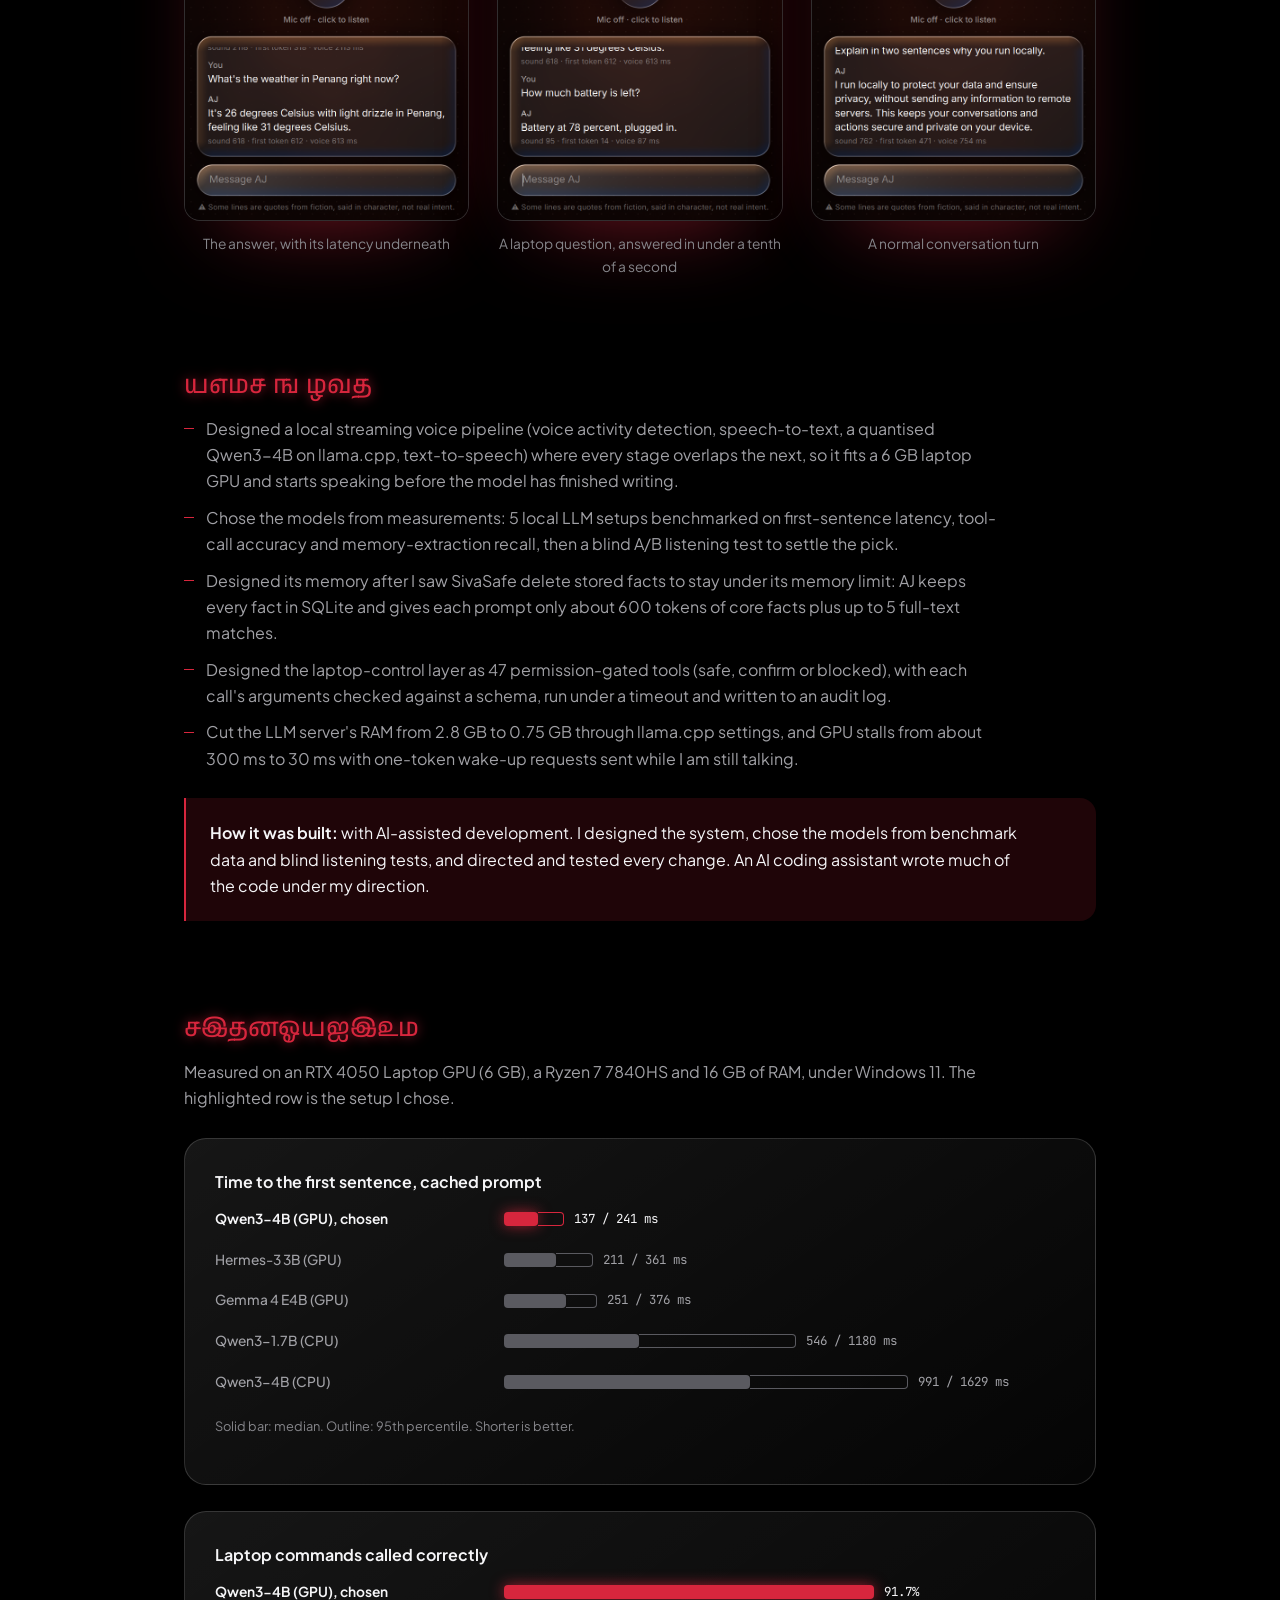
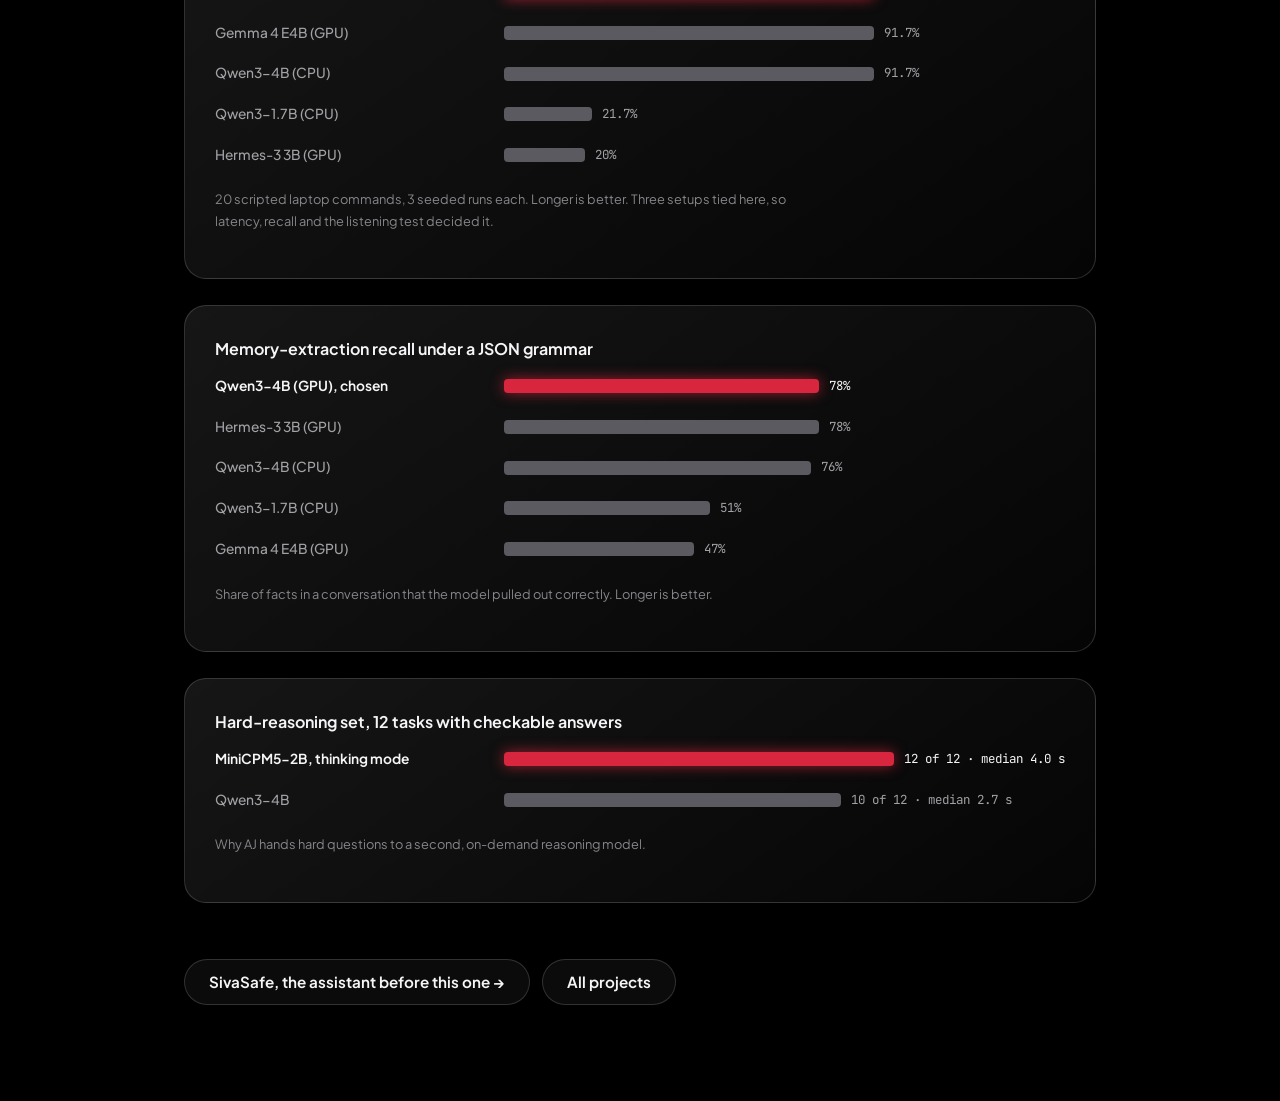
==== commit 6460a6d5: "Fix bugs found in a full test pass of the normal and retro site - Section links now land on their se" ====
--- a/aj.html
+++ b/aj.html
@@ -90,8 +90,8 @@
             assistant wrote much of the code under my direction.</p></div>
 
         <h2>Benchmarks</h2>
-        <p>Measured on an RTX 4050 Laptop GPU (6 GB), a Ryzen 7 7840HS and 16 GB of RAM, under Windows 11. Red is the
-            setup I chose.</p>
+        <p>Measured on an RTX 4050 Laptop GPU (6 GB), a Ryzen 7 7840HS and 16 GB of RAM, under Windows 11. The
+            highlighted row is the setup I chose.</p>
 
         <div class="chart glass reveal">
             <table>
--- a/site.css
+++ b/site.css
@@ -87,7 +87,7 @@
     -webkit-backdrop-filter: blur(12px); backdrop-filter: blur(12px);
     transition: color 0.3s, border-color 0.3s, box-shadow 0.3s;
 }
-.retro-btn:hover { color: var(--ink); border-color: var(--accent); box-shadow: var(--glow); }
+@media (hover: hover) { .retro-btn:hover { color: var(--ink); border-color: var(--accent); box-shadow: var(--glow); } }
 
 /* ---------- The sky ---------- */
 .sky { position: fixed; inset: 0; width: 100%; height: 100%; z-index: 0; pointer-events: none; }
@@ -439,7 +439,8 @@
 .gallery-intro { max-width: 78ch; }
 .gallery-grid { margin-top: clamp(30px, 5vh, 52px); display: grid; grid-template-columns: repeat(3, minmax(0, 1fr)); gap: 16px; }
 .gallery-grid figure { border-radius: 18px; overflow: hidden; border: 1px solid var(--line); position: relative; aspect-ratio: 4 / 3; background: #0a0607; }
-.gallery-grid figure.gallery-large { grid-column: span 2; grid-row: span 2; aspect-ratio: auto; }
+.gallery-grid figure.gallery-large { grid-column: span 2; grid-row: span 2; aspect-ratio: auto; min-height: 0; }
+.gallery-grid figure.gallery-large img { position: absolute; inset: 0; }
 .gallery-grid img { width: 100%; height: 100%; object-fit: cover; transition: transform 0.8s var(--ease); }
 .gallery-grid figure:hover img { transform: scale(1.05); }
 .gallery-grid figcaption { position: absolute; left: 0; right: 0; bottom: 0; padding: 30px 16px 12px; font-size: 0.84rem; font-weight: 600; background: linear-gradient(transparent, rgba(0, 0, 0, 0.85)); }
@@ -491,11 +492,11 @@
 .contact-links a:hover { color: var(--accent-hi); padding-left: 10px; }
 .contact-links span:first-child { font-family: var(--mono); font-size: 0.74rem; letter-spacing: 0.12em; text-transform: uppercase; color: var(--ink-3); flex: none; }
 .contact-links span:last-child { font-weight: 600; text-align: right; overflow-wrap: anywhere; }
-.footer { padding: 30px var(--pad) 40px; color: var(--ink-3); font-size: 0.84rem; display: flex; flex-wrap: wrap; gap: 8px 24px; justify-content: space-between; max-width: calc(var(--max) + 2 * var(--pad)); margin: 0 auto; }
+.footer { padding: 30px var(--pad) 76px; color: var(--ink-3); font-size: 0.84rem; display: flex; flex-wrap: wrap; gap: 8px 24px; justify-content: space-between; max-width: calc(var(--max) + 2 * var(--pad)); margin: 0 auto; }
 .footer a { color: var(--ink-2); }
 
 /* ---------- Sub pages: galleries and case studies ---------- */
-.page { position: relative; z-index: 1; max-width: 1040px; margin: 0 auto; padding: 34px var(--pad) 80px; }
+.page { position: relative; z-index: 1; max-width: 1040px; margin: 0 auto; padding: 34px var(--pad) 96px; }
 .page-top { display: flex; justify-content: space-between; align-items: center; gap: 16px; margin-bottom: clamp(44px, 9vh, 90px); }
 .back { text-decoration: none; font-weight: 600; font-size: 0.92rem; color: var(--ink-2); display: inline-flex; gap: 8px; align-items: center; transition: color 0.25s; }
 .back:hover { color: var(--accent-hi); }
@@ -560,6 +561,7 @@
     .xp-item, .skill-row { grid-template-columns: 1fr; gap: 10px; }
     .xp-meta { display: flex; flex-wrap: wrap; gap: 4px 14px; padding-top: 0; }
     .gallery-grid { grid-template-columns: repeat(2, minmax(0, 1fr)); gap: 10px; }
+    .gallery-grid figure.gallery-large { grid-row: auto; aspect-ratio: 16 / 10; }
     .contact-links a { flex-direction: column; gap: 4px; }
     .contact-links span:last-child { text-align: left; }
     .shots { grid-template-columns: repeat(2, minmax(0, 1fr)); }
--- a/retro.css
+++ b/retro.css
@@ -88,7 +88,9 @@
 html.retro .nav-status { background: none; border: 1px solid var(--line); color: var(--ink); }
 html.retro .status-dot { background: var(--ink); animation: retro-blink 1s steps(1) infinite; }
 @keyframes retro-blink { 50% { opacity: 0; } }
-html.retro .nav-links a, html.retro .nav-links a.nav-resume-glow, html.retro .mobile-nav-links a.nav-resume-glow { color: var(--ink); text-shadow: inherit; font-size: 1.15rem; }
+html.retro .nav-links a, html.retro .nav-links a.nav-resume-glow { color: var(--ink); text-shadow: inherit; font-size: 1.15rem; }
+html.retro .mobile-nav-links a.nav-resume-glow { color: var(--ink); text-shadow: inherit; }
+html.retro .nav-links a.active { color: var(--accent); }
 html.retro .lg-lens { background: rgba(169, 227, 75, 0.22); border: 1px solid var(--ink); background-image: none; }
 html.retro .nav-toggle span { background: var(--ink); }
 html.retro .mobile-menu { background: #030503; }
@@ -101,15 +103,18 @@
 }
 html.retro .btn::before, html.retro .project-link::before { content: '['; margin-right: 0.4em; }
 html.retro .btn::after, html.retro .project-link::after { content: ']'; margin-left: 0.4em; }
-html.retro .btn-primary, html.retro .project-link:first-child, html.retro .btn:hover, html.retro .project-link:hover,
-html.retro .intro-btn:hover, html.retro .retro-btn:hover {
+html.retro .btn-primary, html.retro .project-link:first-child {
     background: var(--ink); color: #030503; text-shadow: none;
 }
+@media (hover: hover) {
+    html.retro .btn:hover, html.retro .project-link:hover, html.retro .intro-btn:hover, html.retro .retro-btn:hover {
+        background: var(--ink); color: #030503; text-shadow: none;
+    }
+        }
+html.retro .retro-btn { background: #030503; font-size: 0.95rem; padding: 4px 10px; }
 html.retro .btn svg { display: none; }
 html.retro .intro-btn i { background: var(--ink); }
-html.retro .intro-btn:hover i { background: #030503; }
 html.retro .intro-btn i svg { fill: #030503; }
-html.retro .intro-btn:hover i svg { fill: var(--ink); }
 
 /* boxes: thin green rules instead of glass */
 html.retro .glass, html.retro .project-image-wrapper, html.retro .callout, html.retro pre.code,
@@ -134,6 +139,10 @@
 html.retro .edu-item p, html.retro .edu-item li, html.retro .certs li, html.retro .page p, html.retro .page li, html.retro .facts div { font-size: 1.25rem; }
 html.retro .eyebrow, html.retro .project-badge, html.retro .xp-meta, html.retro .facts dt, html.retro .status-title, html.retro .certs h3,
 html.retro .certs li span, html.retro .edu-item .when, html.retro .contact-links span:first-child, html.retro .footer, html.retro .project-tagline { font-size: 1.05rem; }
+
+html.retro .hero-name { font-size: 1.2rem; }
+html.retro .chart th, html.retro .bar span, html.retro .chart .key, html.retro .chart caption, html.retro pre.code,
+html.retro .fig figcaption, html.retro .numbers span, html.retro .project-stat, html.retro .xp-company, html.retro .lede { font-size: 1.15rem; }
 
 /* typing: green letters and a green block */
 html.retro .decode .g { color: var(--ink); font-size: 1em; text-shadow: inherit; }
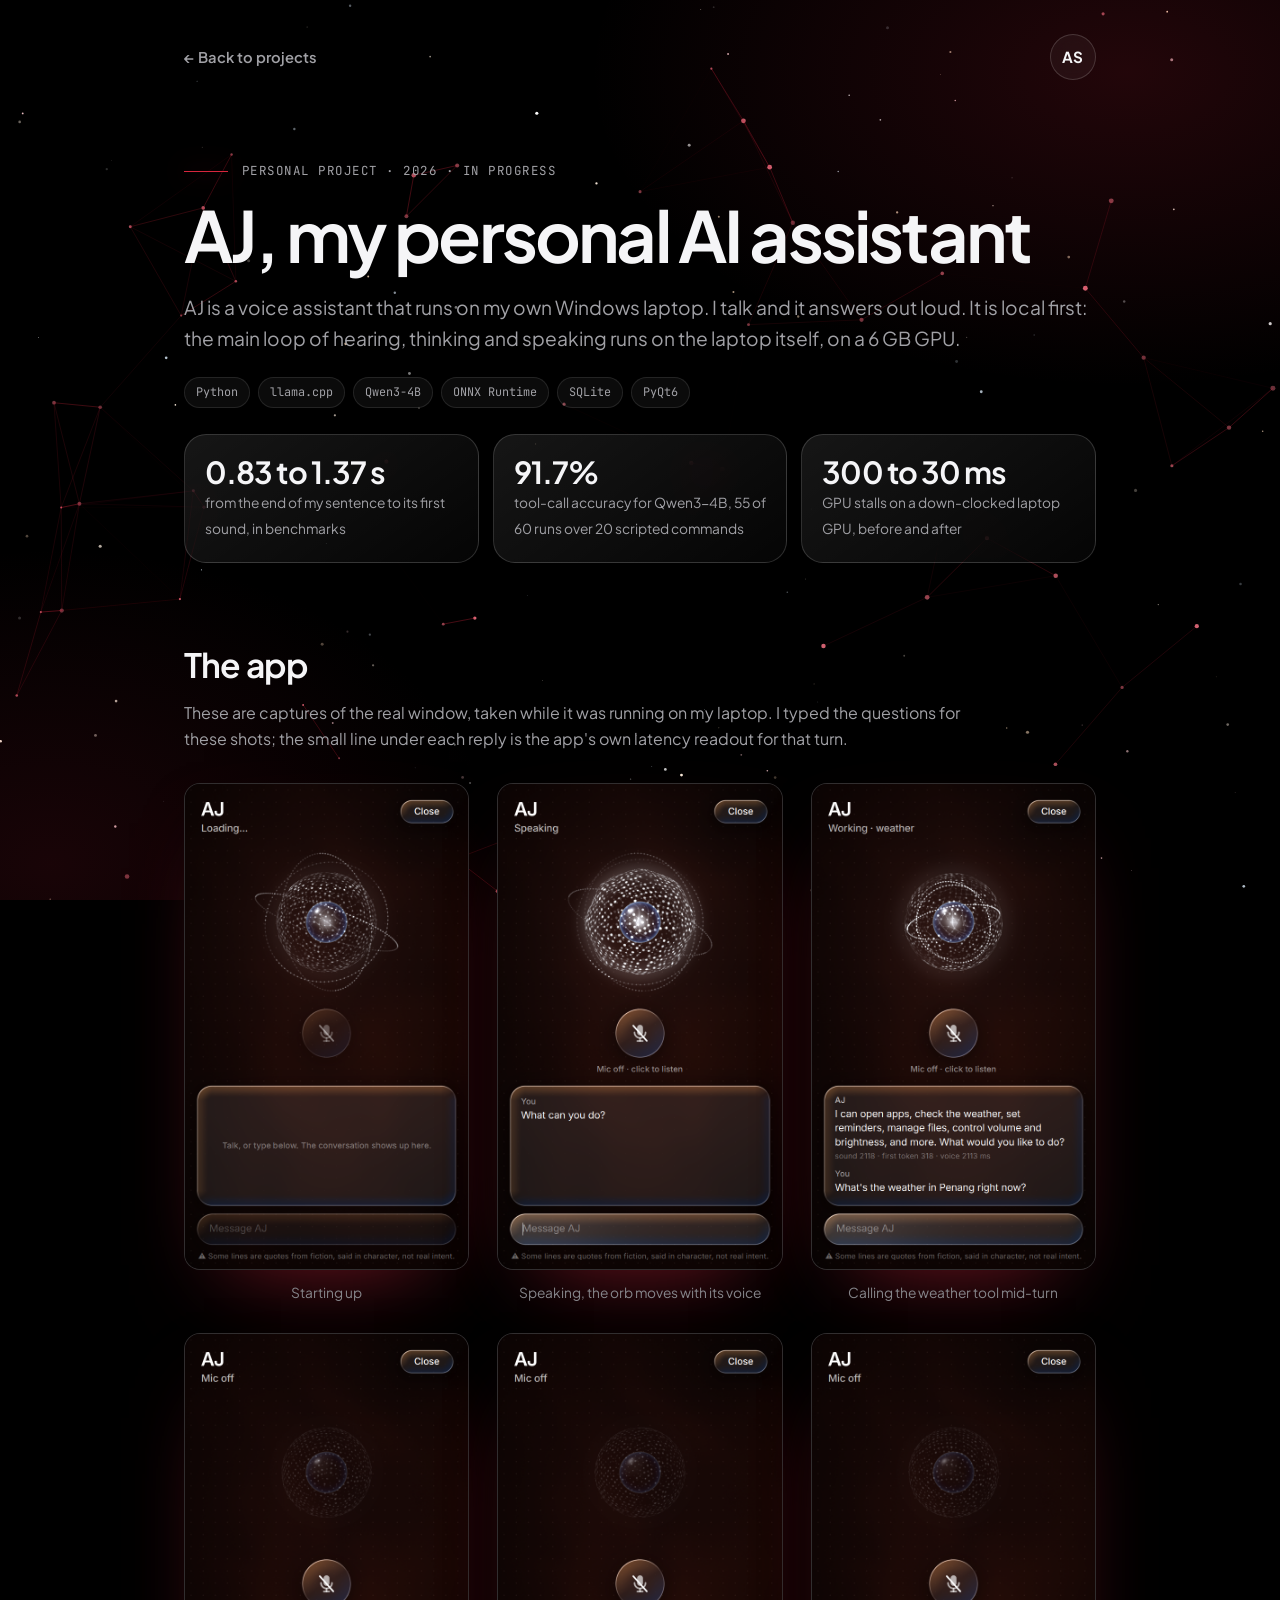
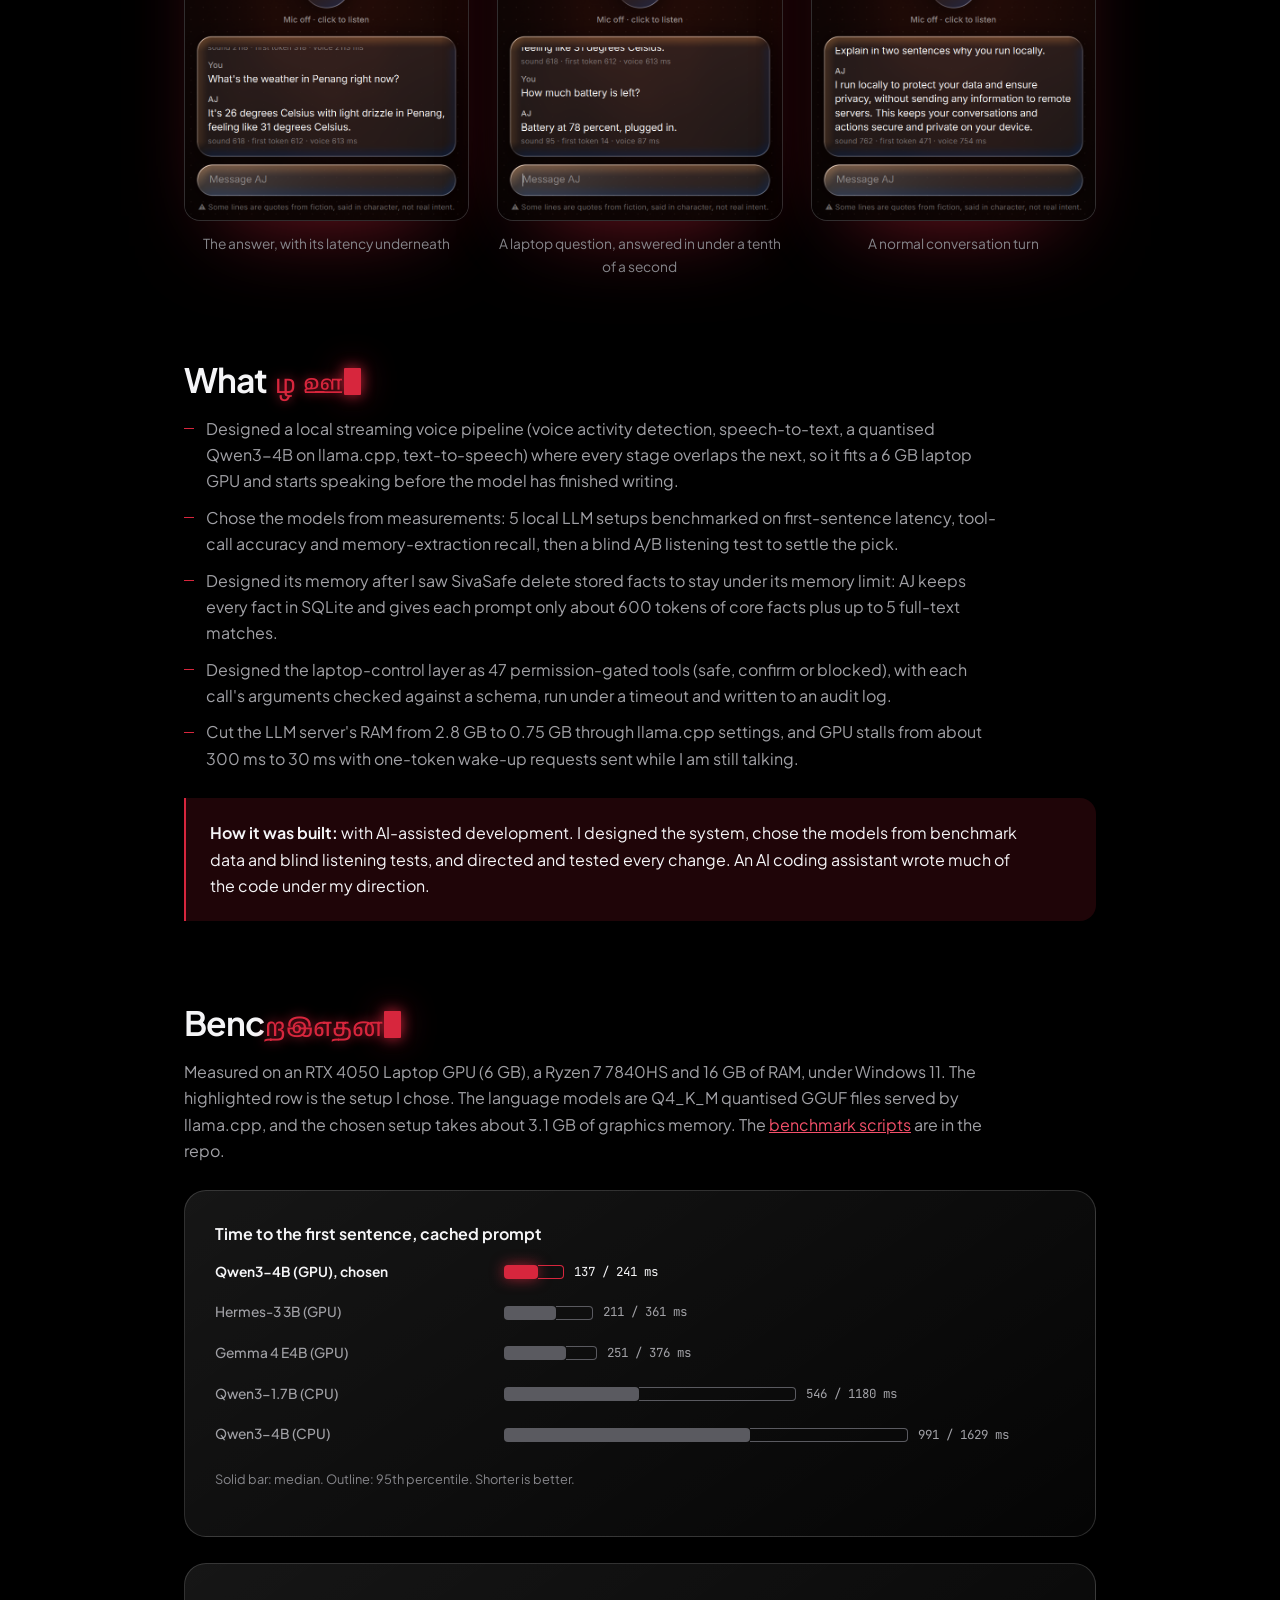
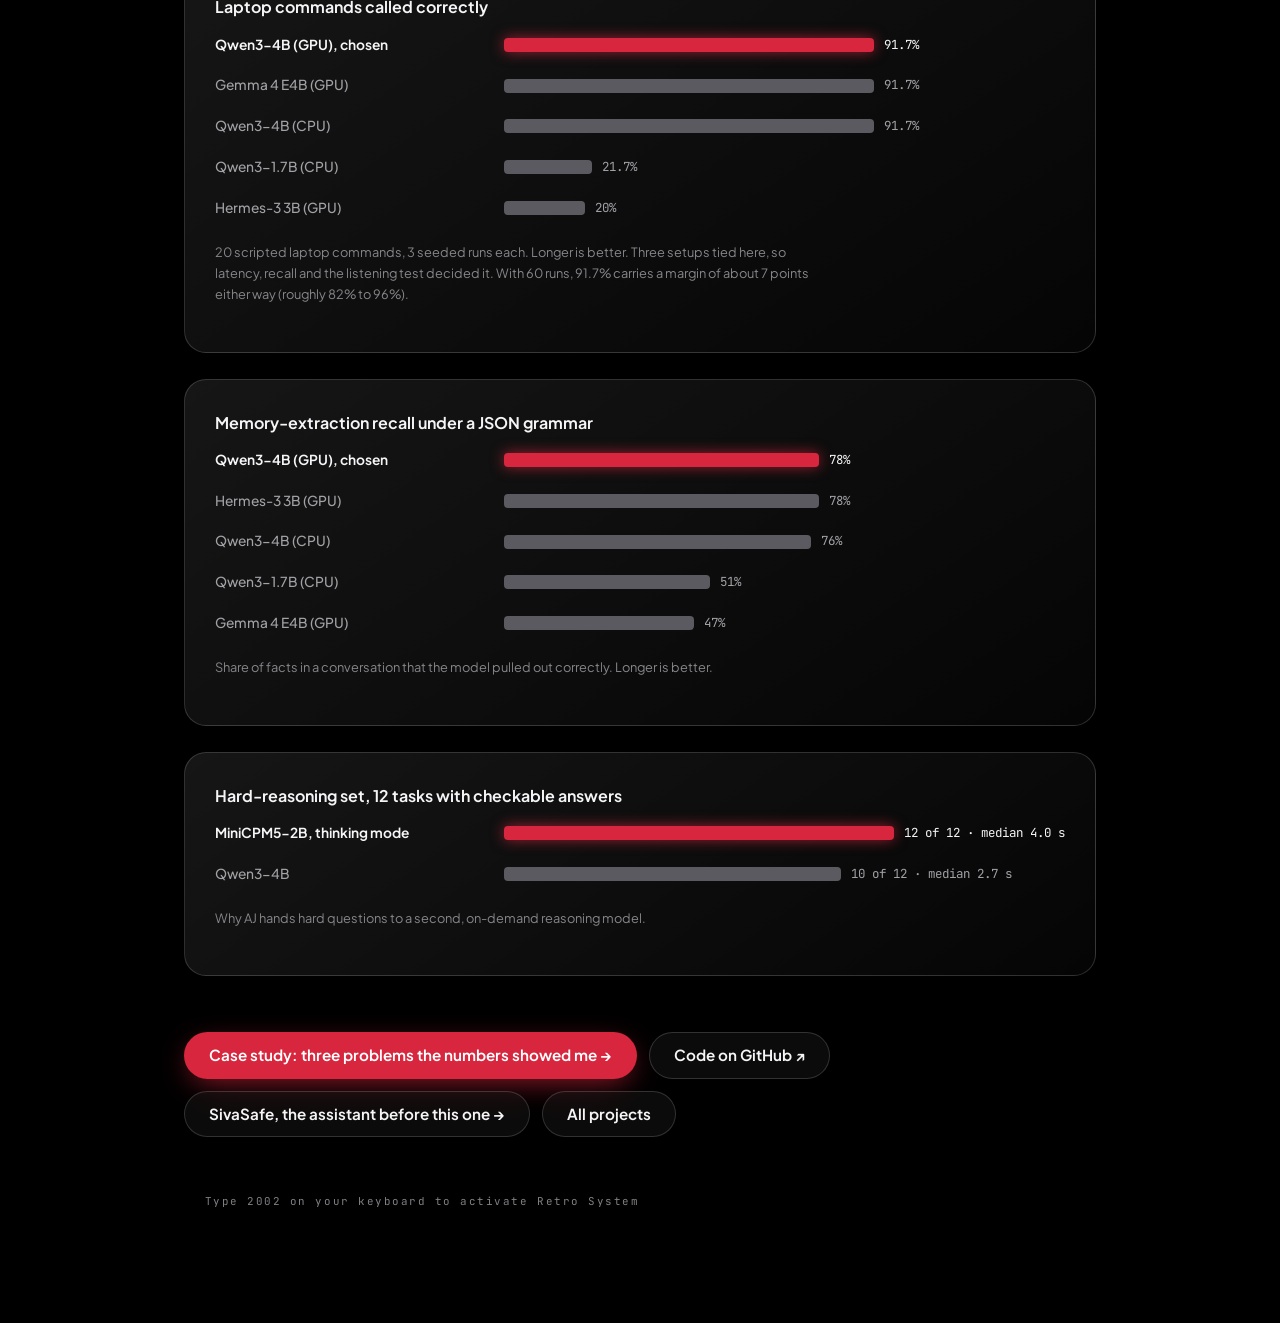
==== commit 898442e7: "AJ case study and code link, fuller skills, shorter KIRA+ card, quicker decode text - New AJ case st" ====
--- a/aj.html
+++ b/aj.html
@@ -91,7 +91,10 @@
 
         <h2>Benchmarks</h2>
         <p>Measured on an RTX 4050 Laptop GPU (6 GB), a Ryzen 7 7840HS and 16 GB of RAM, under Windows 11. The
-            highlighted row is the setup I chose.</p>
+            highlighted row is the setup I chose. The language models are Q4_K_M quantised GGUF files served by
+            llama.cpp, and the chosen setup takes about 3.1 GB of graphics memory. The
+            <a href="https://github.com/Thaneerrjun7/local-voice-assistant/tree/HEAD/scripts" target="_blank" rel="noopener">benchmark scripts</a>
+            are in the repo.</p>
 
         <div class="chart glass reveal">
             <table>
@@ -118,7 +121,7 @@
                     <tr><th scope="row">Hermes-3 3B (GPU)</th><td><div class="bar"><i style="--v:14.4"></i><span>20%</span></div></td></tr>
                 </tbody>
             </table>
-            <p class="key">20 scripted laptop commands, 3 seeded runs each. Longer is better. Three setups tied here, so latency, recall and the listening test decided it.</p>
+            <p class="key">20 scripted laptop commands, 3 seeded runs each. Longer is better. Three setups tied here, so latency, recall and the listening test decided it. With 60 runs, 91.7% carries a margin of about 7 points either way (roughly 82% to 96%).</p>
         </div>
 
         <div class="chart glass reveal">
@@ -147,6 +150,8 @@
         </div>
 
         <div class="next">
+            <a href="case-aj.html" class="btn btn-primary">Case study: three problems the numbers showed me →</a>
+            <a href="https://github.com/Thaneerrjun7/local-voice-assistant" target="_blank" rel="noopener" class="btn btn-glass">Code on GitHub ↗</a>
             <a href="sivasafe.html" class="btn btn-glass">SivaSafe, the assistant before this one →</a>
             <a href="index.html#projects" class="btn btn-glass">All projects</a>
         </div>
--- a/site.css
+++ b/site.css
@@ -80,7 +80,7 @@
     transform: scaleX(0); transform-origin: left; pointer-events: none;
 }
 .retro-btn {
-    position: fixed; left: 14px; bottom: 14px; z-index: 9997;
+    display: block; flex: 0 0 auto;
     font-family: var(--mono); font-size: 0.7rem; letter-spacing: 0.14em; color: var(--ink-2);
     padding: 7px 12px; border-radius: 999px;
     background: rgba(0, 0, 0, 0.55); border: 1px solid var(--glass-line);
@@ -88,6 +88,17 @@
     transition: color 0.3s, border-color 0.3s, box-shadow 0.3s;
 }
 @media (hover: hover) { .retro-btn:hover { color: var(--ink); border-color: var(--accent); box-shadow: var(--glow); } }
+/* with a keyboard the way in is typing 2002, so the page just says so at the very bottom; phones keep the button */
+.retro-hint {
+    display: none; flex: 0 0 100%; order: 99; margin: 18px 0 0; text-align: center;
+    font-family: var(--mono); font-size: 0.68rem; letter-spacing: 0.14em; color: var(--ink-3); opacity: 0.8;
+}
+.page > .retro-hint { margin-top: 56px; }
+@media (hover: hover) and (min-width: 769px) {
+    .retro-btn { display: none; }
+    .retro-hint { display: block; }
+}
+@media (max-width: 480px) { .retro-btn { font-size: 0.64rem; letter-spacing: 0.1em; padding: 6px 10px; } }
 
 /* ---------- The sky ---------- */
 .sky { position: fixed; inset: 0; width: 100%; height: 100%; z-index: 0; pointer-events: none; }
@@ -102,7 +113,7 @@
 .decode { white-space: pre-wrap; }
 .decode .g {
     font-family: var(--tamil);
-    font-size: 0.74em;
+    font-size: calc(0.74em * var(--fit, 1));
     font-weight: 500;
     letter-spacing: 0;
     color: var(--accent);
@@ -110,10 +121,13 @@
 }
 /* the block cursor that leads the typing, and the unseen text that holds the space before it starts */
 .decode .cur {
-    display: inline-block; width: 0.5em; height: 0.82em; margin-left: 0.08em; vertical-align: -0.06em;
+    display: inline-block; width: var(--cur, 0.5em); height: 0.82em; margin-left: 0.08em; vertical-align: -0.06em;
+    margin-right: calc(-0.08em - var(--cur, 0.5em));   /* takes up no room, so it can never push itself onto a new line */
     background: var(--accent); border-radius: 1px;
     box-shadow: 0 0 14px rgba(215, 38, 61, 0.9), 0 0 34px rgba(215, 38, 61, 0.45);
 }
+/* a real Tamil word (data-ta) stays on one line; site.js sets --fit when it has to shrink to manage that */
+.decode[data-ta] .g { white-space: nowrap; }
 .decode .ghost { visibility: hidden; }
 .decode .cur.off { opacity: 0; }
 .decode .cur.blink { animation: cursor-blink 0.3s steps(1) 4 forwards; }
@@ -167,9 +181,8 @@
 .nav-links a { color: var(--ink-2); font-size: 0.875rem; font-weight: 500; text-decoration: none; transition: color 0.3s ease; position: relative; z-index: 1; }
 .nav-links a::before { content: ''; position: absolute; inset: -10px calc(-1 * var(--lg-pad-x, 12px)); }
 .nav-links a:hover, .nav-links a.active { color: var(--ink); }
-.nav-links .decode { display: inline-block; white-space: nowrap; text-align: center; }
-.nav-links .decode .g { font-size: 0.58em; }
-.nav-links .decode .cur { width: 0.4em; }
+.nav-links .decode { display: inline-block; white-space: nowrap; text-align: left; }
+.nav-links .decode .cur { --cur: 0.4em; }
 .nav-links a.nav-resume-glow, .mobile-nav-links a.nav-resume-glow { color: var(--accent-hi); text-shadow: 0 0 8px rgba(215, 38, 61, 0.55); transition: all 0.3s ease; }
 .nav-links a.nav-resume-glow:hover { color: #fff; text-shadow: 0 0 12px rgba(215, 38, 61, 0.95); }
 
@@ -200,14 +213,18 @@
     opacity: 0; pointer-events: none; transition: opacity 0.3s ease;
 }
 .mobile-menu.active { opacity: 1; pointer-events: all; }
-.mobile-nav-links { list-style: none; text-align: center; display: flex; flex-direction: column; gap: 24px; position: relative; }
-.mobile-nav-links a { color: var(--ink); font-size: 2rem; font-weight: 600; text-decoration: none; transition: color 0.3s ease; position: relative; z-index: 1; }
+/* press and slide to choose (site.js): the list keeps the finger, so the browser must not take it for a scroll,
+   a text selection or a long-press link menu */
+.mobile-nav-links { list-style: none; text-align: center; display: flex; flex-direction: column; gap: 24px; position: relative; touch-action: none; -webkit-user-select: none; user-select: none; -webkit-touch-callout: none; }
+.mobile-nav-links a { color: var(--ink); font-size: 2rem; font-weight: 600; text-decoration: none; transition: color 0.3s ease; position: relative; z-index: 1; -webkit-touch-callout: none; }
 .mobile-nav-links a:hover { color: var(--accent-hi); }
 .mobile-nav-links .lg-lens { background-color: rgb(255 255 255 / 0.08); }
+/* let go on an item: a quick brightening while the bubble pops, fading back as it settles */
+.mobile-nav-links .lg-lens.is-pop { background-color: rgb(255 255 255 / 0.22); transition-duration: 0.24s, 0.05s, 0.05s; }
+.mobile-nav-links .lg-lens.is-accent.is-pop { background-color: rgb(215 38 61 / 0.42); }
 /* each word is a fixed-width box that fills from the left as it types, so nothing jumps about */
 .mobile-nav-links .decode { display: inline-block; white-space: nowrap; text-align: left; }
-.mobile-nav-links .decode .g { font-size: 0.56em; }
-.mobile-nav-links .decode .cur { width: 0.34em; height: 0.72em; }
+.mobile-nav-links .decode .cur { --cur: 0.34em; height: 0.72em; }
 
 @media (max-width: 1199px) { .nav-status { display: none; } }
 @media (max-width: 1024px) { .nav-links { gap: 20px; } }
@@ -303,9 +320,9 @@
 }
 
 .hero-name {
-    font-family: var(--mono); font-size: clamp(0.82rem, 1.2vw, 0.98rem);
-    letter-spacing: 0.3em; text-transform: uppercase; color: var(--ink-2);
-    margin-bottom: clamp(14px, 2.4vh, 26px); min-height: 1.65em;
+    font-family: var(--mono); font-size: clamp(1.5rem, 3vw, 2.4rem);
+    letter-spacing: 0.22em; text-transform: uppercase; color: var(--ink); white-space: nowrap;
+    margin-bottom: clamp(16px, 2.6vh, 28px); min-height: 1.4em; line-height: 1.3;
 }
 .hero-name .g { letter-spacing: 0.08em; }
 
@@ -335,43 +352,20 @@
     -webkit-backdrop-filter: blur(16px); backdrop-filter: blur(16px);
     box-shadow: 0 0 0 1px rgba(215, 38, 61, 0.25), 0 0 60px rgba(215, 38, 61, 0.45), 0 30px 80px -20px rgba(0, 0, 0, 0.9);
 }
-.disk img { width: 100%; height: 100%; border-radius: 50%; object-fit: cover; }
+.disk { touch-action: manipulation; -webkit-user-select: none; user-select: none; -webkit-tap-highlight-color: transparent; }
+.disk img { width: 100%; height: 100%; border-radius: 50%; object-fit: cover; -webkit-user-drag: none; }
 .disk::after {
     content: ''; position: absolute; inset: 10px; border-radius: 50%; pointer-events: none;
     background: linear-gradient(135deg, rgba(255, 255, 255, 0.28), transparent 38%);
     mix-blend-mode: screen;
 }
 
-.intro-btn {
-    position: relative; z-index: 1;
-    display: inline-flex; align-items: center; gap: 10px;
-    padding: 10px 18px 10px 12px; border-radius: 999px;
-    font-size: 0.86rem; font-weight: 600; color: var(--ink);
-    background: var(--glass); border: 1px solid var(--glass-line);
-    -webkit-backdrop-filter: blur(14px); backdrop-filter: blur(14px);
-    transition: border-color 0.3s, box-shadow 0.3s;
-}
-.intro-btn:hover { border-color: var(--accent); box-shadow: var(--glow); }
-.intro-btn i { width: 28px; height: 28px; border-radius: 50%; background: var(--accent); display: grid; place-items: center; }
-.intro-btn i svg { width: 12px; height: 12px; margin-left: 2px; }
-
 .scroll-cue {
     position: absolute; left: 50%; bottom: 26px; transform: translateX(-50%);
     width: 26px; height: 42px; border-radius: 14px; border: 2px solid var(--ink-3);
 }
 .scroll-cue span { position: absolute; left: 50%; top: 8px; width: 4px; height: 8px; margin-left: -2px; border-radius: 2px; background: var(--accent-hi); animation: wheel 2s var(--ease) infinite; }
 @keyframes wheel { 0% { opacity: 0; transform: translateY(0); } 30% { opacity: 1; } 100% { opacity: 0; transform: translateY(14px); } }
-
-/* intro video dialog */
-.intro-dialog {
-    border: 1px solid var(--glass-line); border-radius: 22px; padding: 0; overflow: hidden;
-    background: #000; color: var(--ink); width: min(92vw, 960px); margin: auto;
-    box-shadow: 0 0 80px rgba(215, 38, 61, 0.4);
-}
-.intro-dialog::backdrop { background: rgba(0, 0, 0, 0.82); -webkit-backdrop-filter: blur(8px); backdrop-filter: blur(8px); }
-.intro-dialog video { width: 100%; aspect-ratio: 16 / 9; background: #000; }
-.intro-dialog form { position: absolute; top: 10px; right: 10px; }
-.intro-dialog .close { width: 38px; height: 38px; border-radius: 50%; background: rgba(0, 0, 0, 0.6); border: 1px solid var(--glass-line); font-size: 1.1rem; }
 
 /* ---------- Projects ---------- */
 .projects-grid { counter-reset: proj; display: grid; gap: clamp(72px, 13vh, 150px); }
@@ -390,7 +384,8 @@
     transition: transform 0.6s var(--ease), box-shadow 0.6s, border-color 0.4s;
 }
 .project-card:hover .project-image-wrapper { transform: translateY(-6px); border-color: rgba(215, 38, 61, 0.6); box-shadow: 0 50px 110px -40px rgba(215, 38, 61, 0.8), 0 20px 50px -20px rgba(0, 0, 0, 0.9); }
-.project-image { width: 100%; height: 100%; object-fit: cover; object-position: top center; }
+.project-image { width: 100%; height: 100%; object-fit: cover; object-position: top center; cursor: zoom-in; }
+.project-image:focus-visible { outline: 2px solid var(--accent-hi); outline-offset: -4px; }
 
 .project-image-gradient {
     display: grid; place-content: center; justify-items: center; gap: 10px; text-align: center; padding: 24px;
@@ -424,6 +419,38 @@
 .project-link:hover { border-color: var(--accent); box-shadow: var(--glow); transform: translateY(-2px); }
 .project-card.live-updated .project-image-wrapper { animation: liveglow 1.6s ease-out; }
 @keyframes liveglow { 0% { box-shadow: 0 0 0 2px var(--accent-hi), var(--glow); } 100% { box-shadow: 0 40px 90px -40px rgba(215, 38, 61, 0.55); } }
+
+/* ---------- Lightbox ---------- */
+.lightbox {
+    position: fixed; inset: 0; margin: auto; padding: 0; overflow: visible;
+    width: fit-content; height: fit-content; max-width: 96vw; max-height: 94vh; max-height: 94dvh;
+    background: rgba(8, 4, 5, 0.92); color: var(--ink);
+    border: 1px solid var(--glass-line); border-radius: 18px;
+    box-shadow: 0 40px 120px -30px rgba(0, 0, 0, 0.95);
+    animation: lightbox-in 0.28s var(--ease);
+}
+.lightbox::backdrop { background: rgba(3, 1, 2, 0.82); backdrop-filter: blur(14px); -webkit-backdrop-filter: blur(14px); animation: lightbox-fade 0.28s ease; }
+.lightbox figure { margin: 0; display: flex; flex-direction: column; align-items: center; }
+.lightbox img {
+    display: block; width: auto; height: auto; cursor: zoom-out;
+    max-width: 94vw; max-height: calc(90vh - 44px); max-height: calc(90dvh - 44px);
+    object-fit: contain; border-radius: 17px 17px 0 0;
+}
+.lightbox figcaption { padding: 10px 56px 12px; font-family: var(--mono); font-size: 0.74rem; line-height: 1.4; color: var(--ink-2); text-align: center; max-width: 94vw; }
+.lightbox figcaption:empty { display: none; }
+.lightbox-close {
+    position: absolute; top: 8px; right: 8px; width: 44px; height: 44px; border-radius: 50%;
+    display: grid; place-items: center; padding: 0; cursor: pointer; font-size: 1.5rem; line-height: 1;
+    color: var(--ink); background: rgba(0, 0, 0, 0.6); border: 1px solid var(--glass-line);
+    transition: border-color 0.3s, background 0.3s;
+}
+.lightbox-close:hover, .lightbox-close:focus-visible { border-color: var(--accent); background: rgba(0, 0, 0, 0.8); outline: none; }
+@keyframes lightbox-in { from { opacity: 0; transform: scale(0.96); } to { opacity: 1; transform: none; } }
+@keyframes lightbox-fade { from { opacity: 0; } to { opacity: 1; } }
+@media (max-width: 700px) {
+    .lightbox { max-width: calc(100vw - 16px - env(safe-area-inset-left) - env(safe-area-inset-right)); max-height: calc(100dvh - 16px - env(safe-area-inset-top) - env(safe-area-inset-bottom)); }
+    .lightbox img { max-width: calc(100vw - 16px - env(safe-area-inset-left) - env(safe-area-inset-right)); max-height: calc(100dvh - 90px - env(safe-area-inset-top) - env(safe-area-inset-bottom)); }
+}
 
 /* ---------- About ---------- */
 .about-grid { display: grid; grid-template-columns: minmax(0, 1.15fr) minmax(0, 0.85fr); gap: clamp(28px, 5vw, 72px); align-items: start; }
@@ -492,7 +519,7 @@
 .contact-links a:hover { color: var(--accent-hi); padding-left: 10px; }
 .contact-links span:first-child { font-family: var(--mono); font-size: 0.74rem; letter-spacing: 0.12em; text-transform: uppercase; color: var(--ink-3); flex: none; }
 .contact-links span:last-child { font-weight: 600; text-align: right; overflow-wrap: anywhere; }
-.footer { padding: 30px var(--pad) 76px; color: var(--ink-3); font-size: 0.84rem; display: flex; flex-wrap: wrap; gap: 8px 24px; justify-content: space-between; max-width: calc(var(--max) + 2 * var(--pad)); margin: 0 auto; }
+.footer { padding: 30px var(--pad) 40px; color: var(--ink-3); font-size: 0.84rem; display: flex; flex-wrap: wrap; gap: 8px 24px; justify-content: space-between; max-width: calc(var(--max) + 2 * var(--pad)); margin: 0 auto; }
 .footer a { color: var(--ink-2); }
 
 /* ---------- Sub pages: galleries and case studies ---------- */
@@ -548,7 +575,7 @@
 /* ---------- Small screens ---------- */
 @media (max-width: 960px) {
     .hero { grid-template-columns: 1fr; align-content: center; gap: 26px; padding: 104px var(--pad) 84px; }
-    .hero-photo { order: -1; justify-items: start; grid-template-columns: auto 1fr; align-items: center; gap: 18px; }
+    .hero-photo { order: -1; justify-items: start; }
     .disk { width: clamp(132px, 38vw, 190px); padding: 7px; }
     .disk::after { inset: 7px; }
     .hero-title { font-size: clamp(2.7rem, 13.2vw, 4.6rem); }
@@ -571,7 +598,6 @@
 
 @media (max-width: 420px) {
     .hero-cta .btn { flex: 1 1 100%; }
-    .intro-btn { font-size: 0.8rem; padding-right: 14px; text-align: left; border-radius: 20px; }
 }
 
 /* ---------- Less motion ---------- */
--- a/retro.css
+++ b/retro.css
@@ -1,7 +1,8 @@
 /*
    Retro mode: the whole site as a late-80s green phosphor terminal.
-   Switched on by typing 2002 or pressing the RETRO button (site.js adds .retro to <html>).
-   Everything here is scoped to html.retro, so the normal site never sees it.
+   Switched on by typing 2002, pressing the photo seven times or the Retro System button on phones
+   (site.js adds .retro to <html>). Everything here is scoped to html.retro, so the normal site never sees it,
+   except the glitch intro and the boot screen at the end, which play before and over the switch.
 */
 
 html.retro {
@@ -60,9 +61,9 @@
 html.retro ::selection { background: #a9e34b; color: #030503; text-shadow: none; }
 html.retro strong, html.retro a:hover { color: var(--accent); }
 
-/* pictures come through the same green tube */
+/* pictures keep their real colours, just through a worn-out tube: a little soft, punchy and dim */
 html.retro img, html.retro video {
-    filter: grayscale(1) contrast(1.25) brightness(0.85) sepia(1) hue-rotate(48deg) saturate(3.2);
+    filter: blur(0.6px) contrast(1.18) brightness(0.88) saturate(1.15);
 }
 
 /* headings read like commands */
@@ -97,7 +98,7 @@
 html.retro .scroll-progress { background: var(--ink); }
 
 /* buttons become [ BRACKETED ] */
-html.retro .btn, html.retro .project-link, html.retro .intro-btn, html.retro .retro-btn {
+html.retro .btn, html.retro .project-link, html.retro .retro-btn {
     background: transparent; color: var(--ink); border: 1px solid var(--ink);
     text-transform: uppercase; padding: 8px 14px; font-size: 1.15rem; transform: none !important;
 }
@@ -107,18 +108,22 @@
     background: var(--ink); color: #030503; text-shadow: none;
 }
 @media (hover: hover) {
-    html.retro .btn:hover, html.retro .project-link:hover, html.retro .intro-btn:hover, html.retro .retro-btn:hover {
+    html.retro .btn:hover, html.retro .project-link:hover, html.retro .retro-btn:hover {
         background: var(--ink); color: #030503; text-shadow: none;
     }
         }
-html.retro .retro-btn { background: #030503; font-size: 0.95rem; padding: 4px 10px; }
+/* phones: the button is pinned bottom-left so there is always a way out. With a keyboard there is no button: 2002 again is the way out */
+@media not all and (hover: hover) and (min-width: 769px) {
+    html.retro .retro-btn { position: fixed; left: 14px; bottom: 14px; z-index: 9997; margin: 0; background: #030503; font-size: 0.95rem; padding: 4px 10px; }
+    html.retro .footer, html.retro .page { padding-bottom: 76px; }
+}
+@media (hover: hover) and (min-width: 769px) { html.retro .retro-btn { display: none; } }
+html.retro .retro-hint { font-size: 1rem; letter-spacing: 0.08em !important; color: var(--ink-3); opacity: 1; }
 html.retro .btn svg { display: none; }
-html.retro .intro-btn i { background: var(--ink); }
-html.retro .intro-btn i svg { fill: #030503; }
 
 /* boxes: thin green rules instead of glass */
 html.retro .glass, html.retro .project-image-wrapper, html.retro .callout, html.retro pre.code,
-html.retro .fig img, html.retro .fig video, html.retro .gallery-grid figure, html.retro .intro-dialog {
+html.retro .fig img, html.retro .fig video, html.retro .gallery-grid figure {
     background: #030503; border: 1px solid var(--line);
 }
 html.retro .project-image-gradient { background: #030503; }
@@ -140,7 +145,9 @@
 html.retro .eyebrow, html.retro .project-badge, html.retro .xp-meta, html.retro .facts dt, html.retro .status-title, html.retro .certs h3,
 html.retro .certs li span, html.retro .edu-item .when, html.retro .contact-links span:first-child, html.retro .footer, html.retro .project-tagline { font-size: 1.05rem; }
 
-html.retro .hero-name { font-size: 1.2rem; }
+html.retro .hero-name { font-size: clamp(1.9rem, 4.2vw, 3rem); }
+html.retro .lightbox { border-color: var(--line); }
+html.retro .lightbox::backdrop { background: rgba(3, 5, 3, 0.94); backdrop-filter: none; }
 html.retro .chart th, html.retro .bar span, html.retro .chart .key, html.retro .chart caption, html.retro pre.code,
 html.retro .fig figcaption, html.retro .numbers span, html.retro .project-stat, html.retro .xp-company, html.retro .lede { font-size: 1.15rem; }
 
@@ -155,7 +162,7 @@
 
 /* ---------- the boot screen shown when retro mode switches on ---------- */
 .boot {
-    position: fixed; inset: 0; z-index: 10002; overflow: hidden; cursor: pointer;
+    position: fixed; inset: 0; z-index: 10002; overflow: hidden;
     background: #030503; color: #a9e34b;
     padding: clamp(20px, 7vh, 70px) clamp(14px, 8vw, 120px);
     font-family: 'VT323', 'Courier New', Courier, monospace;
@@ -169,6 +176,138 @@
         radial-gradient(ellipse at center, transparent 55%, rgba(0, 0, 0, 0.6) 100%);
 }
 .boot .cur { display: inline-block; width: 0.55em; height: 0.85em; background: #a9e34b; vertical-align: -0.08em; animation: retro-blink 0.7s steps(1) infinite; }
+.boot-skip, .glitch-skip {
+    position: absolute; right: clamp(12px, 3vw, 28px); bottom: clamp(10px, 3vh, 24px); z-index: 2;
+    font-size: 15px; letter-spacing: 0.12em; color: #6f9f30; opacity: 0.55; text-shadow: none; white-space: nowrap;
+}
+@media (hover: none), (max-width: 768px) { .boot-skip, .glitch-skip { display: none; } }
+
+/* ---------- the glitch before the boot: a broken CRT finding the signal ----------
+   Played once, about 1.9 s, all in stepped keyframes so it judders like hardware, not like a web page.
+   Layers: static noise (::before), the message with an RGB split and torn slices, a rolling bar,
+   scanlines and dark corners on top (::after). The fonts fall back to plain monospace if VT323 is not in yet. */
+.glitch {
+    position: fixed; inset: 0; z-index: 10003; overflow: hidden;
+    display: grid; place-items: center;
+    background: #030503; color: #a9e34b;
+    font-family: 'VT323', 'Courier New', Courier, monospace;
+    transform-origin: 50% 50%;
+}
+.glitch::before {
+    content: ''; position: absolute; inset: -50%; pointer-events: none; opacity: 0.3;
+    background-image: url("data:image/svg+xml,%3Csvg xmlns='http://www.w3.org/2000/svg' width='160' height='160'%3E%3Cfilter id='n'%3E%3CfeTurbulence type='fractalNoise' baseFrequency='0.85' numOctaves='2' stitchTiles='stitch'/%3E%3CfeColorMatrix values='0 0 0 0 0.66 0 0 0 0 0.89 0 0 0 0 0.29 1.6 0 0 0 -0.45'/%3E%3C/filter%3E%3Crect width='160' height='160' filter='url(%23n)'/%3E%3C/svg%3E");
+    background-size: 160px 160px;
+    animation: glitch-noise 0.24s steps(1) infinite, glitch-static 1.9s steps(1) both;
+}
+.glitch::after {
+    content: ''; position: absolute; inset: 0; pointer-events: none; z-index: 3;
+    background:
+        repeating-linear-gradient(0deg, rgba(0, 0, 0, 0.38) 0 1px, transparent 1px 3px),
+        radial-gradient(ellipse at center, transparent 50%, rgba(0, 0, 0, 0.7) 100%);
+    animation: glitch-blackout 1.9s steps(1) both;
+}
+.glitch-roll {
+    position: absolute; left: 0; right: 0; top: 0; height: 22vh; pointer-events: none; z-index: 1;
+    background: linear-gradient(180deg, transparent, rgba(169, 227, 75, 0.09) 40%, rgba(169, 227, 75, 0.16) 50%, rgba(169, 227, 75, 0.09) 60%, transparent);
+    animation: glitch-roll 0.95s linear infinite;
+}
+.glitch-inner {
+    position: relative; z-index: 2; text-align: center; padding: 0 16px;
+    animation: glitch-seq 1.9s steps(1) both, glitch-jitter 0.32s steps(1) infinite, glitch-hold 1.9s steps(1) both;
+}
+.glitch-text {
+    position: relative; margin: 0; line-height: 1;
+    font-size: clamp(26px, 5.2vw, 80px); letter-spacing: 0.06em; white-space: nowrap;
+    animation: glitch-split 0.46s steps(1) infinite;
+}
+@media (max-width: 640px) { .glitch-text { white-space: normal; font-size: clamp(30px, 11vw, 56px); } }
+.glitch-text::before, .glitch-text::after {
+    content: attr(data-text); position: absolute; inset: 0; background: #030503; overflow: hidden;
+}
+.glitch-text::before { color: #c9ff5e; text-shadow: -3px 0 rgba(255, 40, 80, 0.9); animation: glitch-slice-a 0.7s steps(1) infinite; }
+.glitch-text::after { color: #a9e34b; text-shadow: 3px 0 rgba(0, 230, 255, 0.85); animation: glitch-slice-b 0.55s steps(1) infinite; }
+.glitch-sub {
+    margin: 0.9em 0 0; font-size: clamp(14px, 2vw, 24px); letter-spacing: 0.3em; color: #6f9f30;
+    text-shadow: 0 0 6px rgba(169, 227, 75, 0.5);
+}
+.glitch-bar {
+    position: relative; display: block; width: min(22em, 70vw); height: 0.7em; margin: 0.8em auto 0;
+    font-size: clamp(14px, 2vw, 22px); border: 1px solid #6f9f30;
+}
+.glitch-bar::before {
+    content: ''; position: absolute; left: 2px; top: 2px; bottom: 2px; width: 0;
+    background: repeating-linear-gradient(90deg, #a9e34b 0 0.5em, transparent 0.5em 0.65em);
+    box-shadow: 0 0 8px rgba(169, 227, 75, 0.6);
+    animation: glitch-load 1.7s steps(14) forwards;
+}
+/* the site turns retro underneath while this plays, so keep the tracking the retro reset would flatten */
+html.retro .glitch-text { letter-spacing: 0.06em !important; }
+html.retro .glitch-sub { letter-spacing: 0.3em !important; }
+html.retro .glitch-skip, html.retro .boot-skip { letter-spacing: 0.12em !important; }
+/* the tube gives up the picture: it squashes to a bright line and goes, over the boot screen */
+.glitch.out { animation: glitch-off 0.2s steps(4) forwards; }
+
+@keyframes glitch-noise {
+    0% { background-position: 0 0; } 20% { background-position: -37px 61px; } 40% { background-position: 83px -19px; }
+    60% { background-position: -71px -88px; } 80% { background-position: 29px 47px; }
+}
+/* pure static at first, calming once the signal is found, a burst again near the end */
+@keyframes glitch-static {
+    0% { opacity: 0.85; } 10% { opacity: 0.55; } 18% { opacity: 0.3; } 48% { opacity: 0.6; } 52% { opacity: 0.22; }
+    78% { opacity: 0.18; } 90% { opacity: 0.45; } 94% { opacity: 0.2; }
+}
+/* the message: nothing, a stutter, then on with two blackouts where the tube drops out */
+@keyframes glitch-seq {
+    0% { opacity: 0; } 9% { opacity: 1; } 12% { opacity: 0; } 15% { opacity: 1; filter: brightness(1.8); } 18% { filter: none; }
+    46% { opacity: 0; } 50% { opacity: 1; filter: brightness(1.6); } 53% { filter: none; } 84% { opacity: 0.25; } 86% { opacity: 1; }
+}
+@keyframes glitch-blackout {
+    0% { background-color: transparent; } 46% { background-color: #000; } 50% { background-color: transparent; }
+    71% { background-color: rgba(0, 0, 0, 0.85); } 73% { background-color: transparent; }
+}
+@keyframes glitch-jitter {
+    0% { transform: translate(0, 0); } 15% { transform: translate(-3px, 1px); } 30% { transform: translate(2px, -1px) skewX(-6deg); }
+    45% { transform: translate(0, 0); } 60% { transform: translate(5px, 0) skewX(4deg); } 75% { transform: translate(-1px, 2px); } 90% { transform: translate(1px, -2px); }
+}
+/* vertical hold slipping now and then */
+@keyframes glitch-hold {
+    0% { translate: 0 0; } 22% { translate: 0 -14vh; } 24% { translate: 0 6vh; } 26% { translate: 0 0; }
+    64% { translate: 0 9vh; } 66% { translate: 0 0; } 88% { translate: -2vw 0; } 89% { translate: 0 0; }
+}
+@keyframes glitch-split {
+    0% { text-shadow: 3px 0 rgba(255, 40, 80, 0.85), -3px 0 rgba(0, 230, 255, 0.8), 0 0 10px rgba(169, 227, 75, 0.7); }
+    18% { text-shadow: -7px 1px rgba(255, 40, 80, 0.85), 6px -1px rgba(0, 230, 255, 0.8), 0 0 10px rgba(169, 227, 75, 0.7); }
+    36% { text-shadow: 1px 0 rgba(255, 40, 80, 0.7), -1px 0 rgba(0, 230, 255, 0.7), 0 0 14px rgba(169, 227, 75, 0.9); }
+    54% { text-shadow: 12px 0 rgba(255, 40, 80, 0.8), -10px 0 rgba(0, 230, 255, 0.75), 0 0 10px rgba(169, 227, 75, 0.7); }
+    72% { text-shadow: -2px 0 rgba(255, 40, 80, 0.85), 3px 0 rgba(0, 230, 255, 0.8), 0 0 10px rgba(169, 227, 75, 0.7); }
+    86% { text-shadow: 4px 2px rgba(255, 40, 80, 0.85), -5px -2px rgba(0, 230, 255, 0.8), 0 0 10px rgba(169, 227, 75, 0.7); }
+}
+/* torn slices of the line that jump sideways; the copy's own background hides the line beneath, so it reads as a tear */
+@keyframes glitch-slice-a {
+    0% { clip-path: inset(12% 0 70% 0); transform: translateX(-14px); }
+    14% { clip-path: inset(62% 0 22% 0); transform: translateX(10px); }
+    28% { clip-path: inset(0 0 100% 0); transform: none; }
+    42% { clip-path: inset(38% 0 48% 0); transform: translateX(-22px); }
+    56% { clip-path: inset(80% 0 4% 0); transform: translateX(6px); }
+    70% { clip-path: inset(0 0 100% 0); transform: none; }
+    84% { clip-path: inset(22% 0 58% 0); transform: translateX(18px); }
+}
+@keyframes glitch-slice-b {
+    0% { clip-path: inset(70% 0 12% 0); transform: translateX(12px); }
+    18% { clip-path: inset(0 0 100% 0); transform: none; }
+    36% { clip-path: inset(4% 0 82% 0); transform: translateX(-9px); }
+    54% { clip-path: inset(48% 0 34% 0); transform: translateX(24px); }
+    72% { clip-path: inset(0 0 100% 0); transform: none; }
+    86% { clip-path: inset(88% 0 0 0); transform: translateX(-16px); }
+}
+@keyframes glitch-roll { from { transform: translateY(-25vh); } to { transform: translateY(105vh); } }
+@keyframes glitch-load { to { width: calc(100% - 4px); } }
+@keyframes glitch-off {
+    0% { transform: none; filter: none; }
+    50% { transform: scale(1, 0.03); filter: brightness(3); }
+    75% { transform: scale(0.4, 0.008); filter: brightness(4); }
+    100% { transform: scale(0, 0); opacity: 0; }
+}
 
 @media (prefers-reduced-motion: reduce) {
     html.retro body::after { animation: none; }
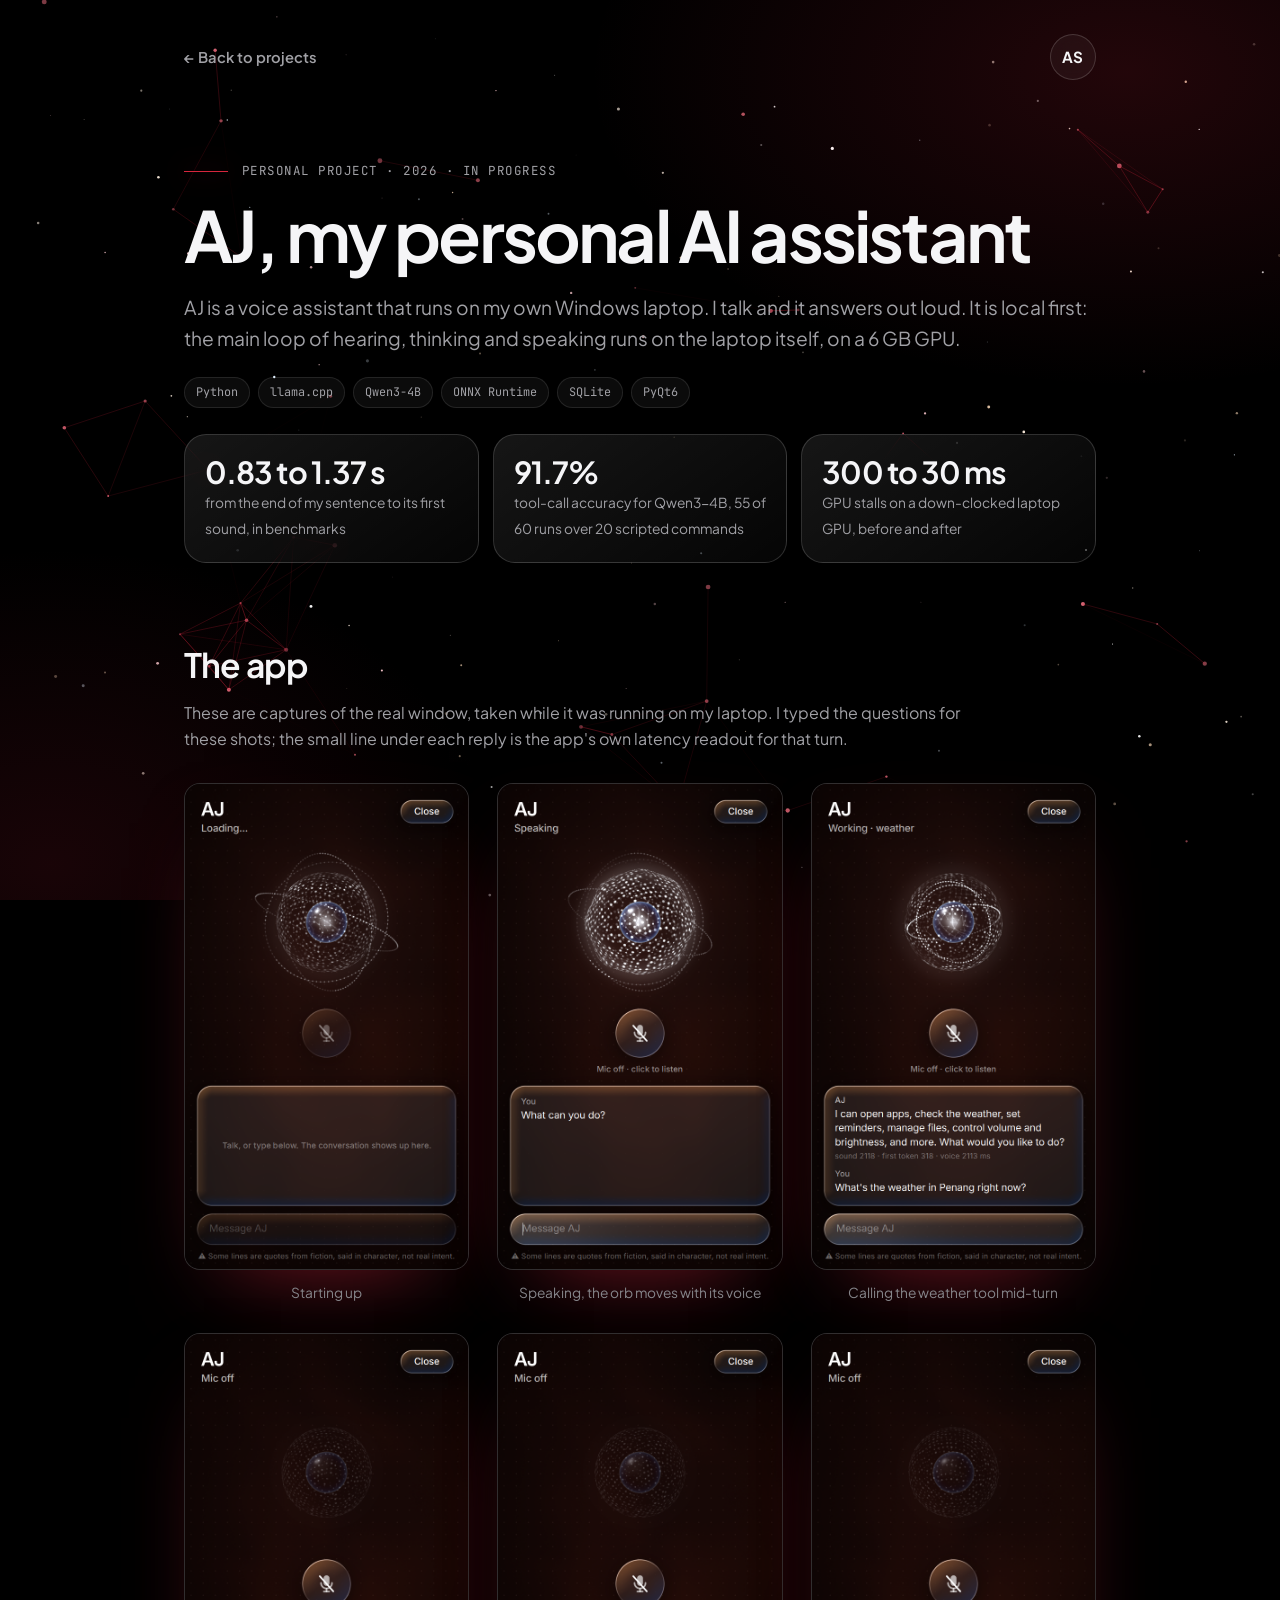
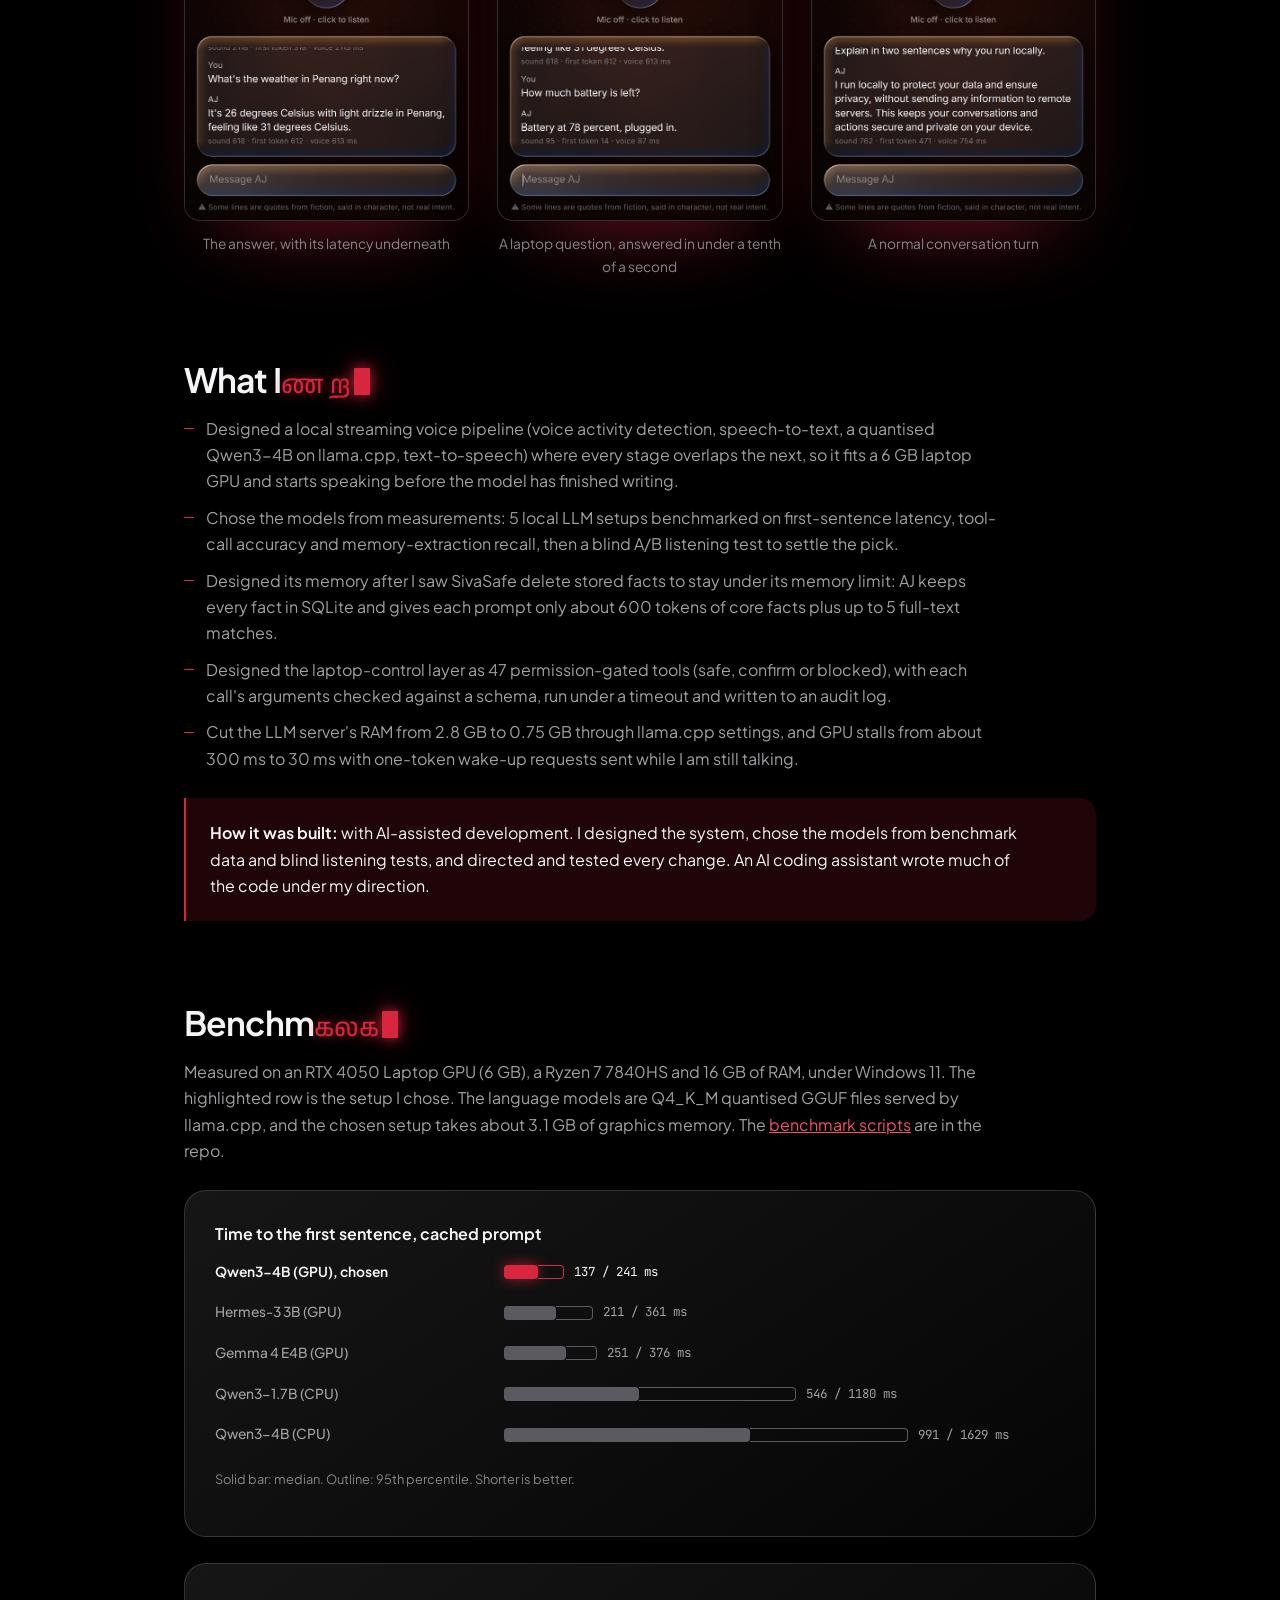
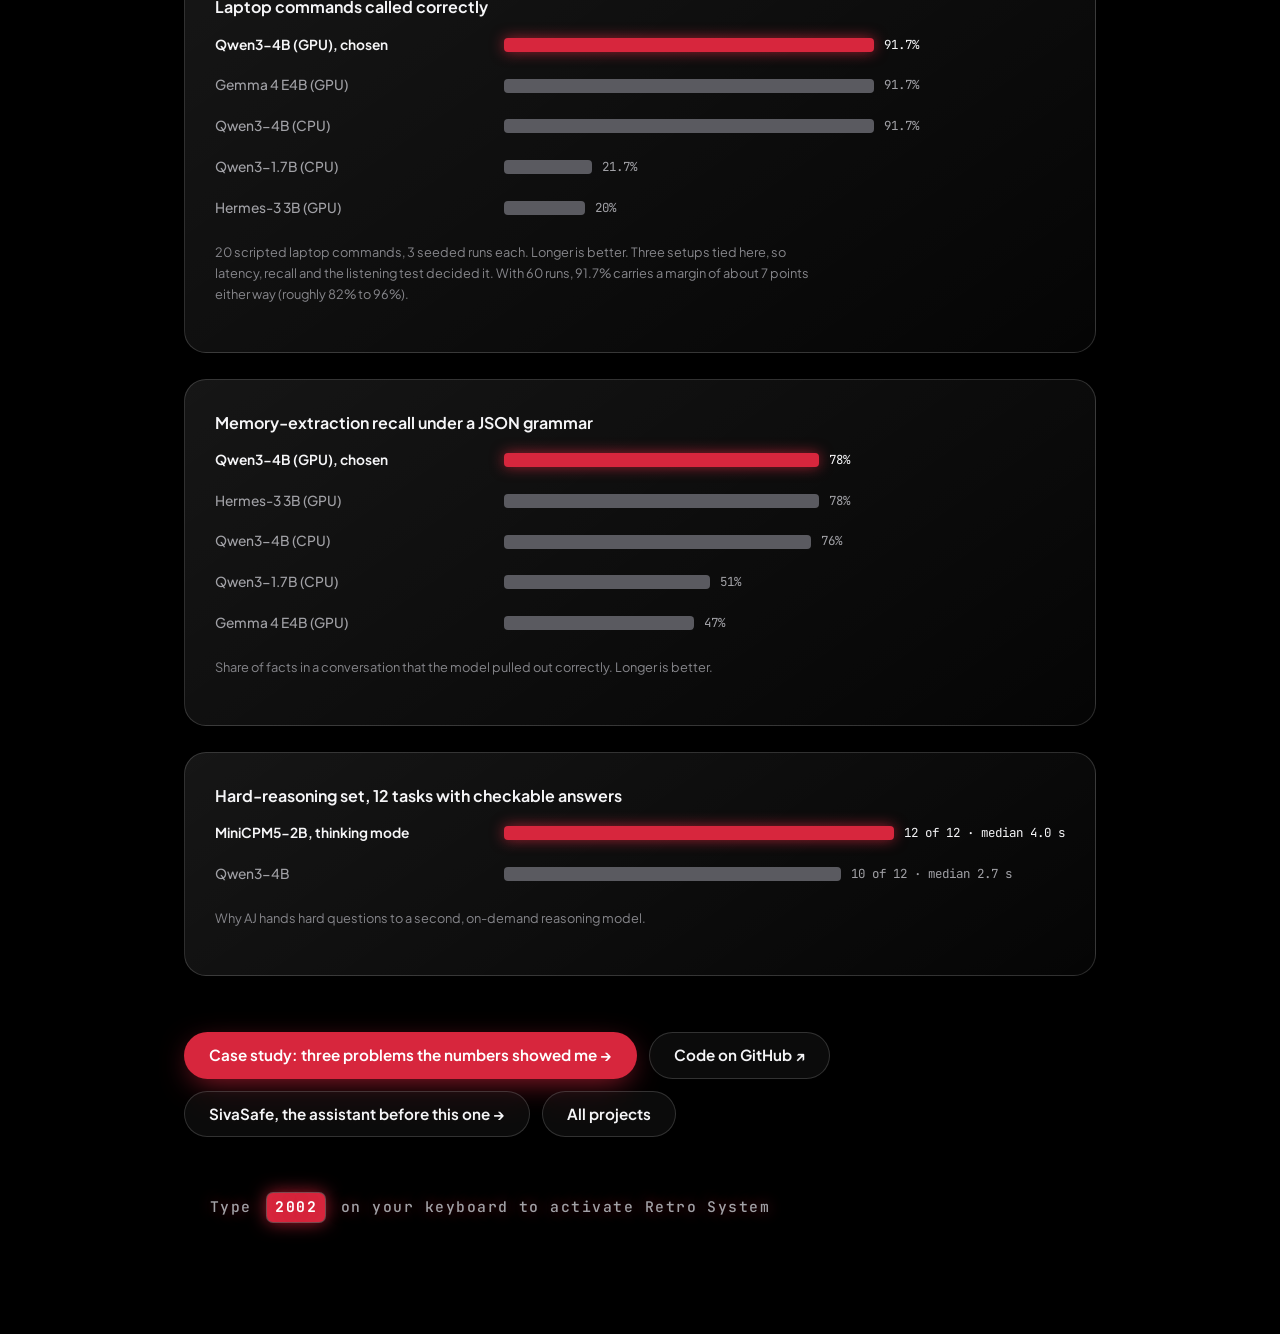
==== commit 30e34be6: "Fix project facts and links, add a README - SivaSafe calls 20 tools (was "19 capability areas"); lin" ====
--- a/aj.html
+++ b/aj.html
@@ -93,7 +93,7 @@
         <p>Measured on an RTX 4050 Laptop GPU (6 GB), a Ryzen 7 7840HS and 16 GB of RAM, under Windows 11. The
             highlighted row is the setup I chose. The language models are Q4_K_M quantised GGUF files served by
             llama.cpp, and the chosen setup takes about 3.1 GB of graphics memory. The
-            <a href="https://github.com/Thaneerrjun7/local-voice-assistant/tree/HEAD/scripts" target="_blank" rel="noopener">benchmark scripts</a>
+            <a href="https://github.com/Thaneerrjun7/local-AI-assistant-AJ/tree/HEAD/scripts" target="_blank" rel="noopener">benchmark scripts</a>
             are in the repo.</p>
 
         <div class="chart glass reveal">
@@ -151,7 +151,7 @@
 
         <div class="next">
             <a href="case-aj.html" class="btn btn-primary">Case study: three problems the numbers showed me →</a>
-            <a href="https://github.com/Thaneerrjun7/local-voice-assistant" target="_blank" rel="noopener" class="btn btn-glass">Code on GitHub ↗</a>
+            <a href="https://github.com/Thaneerrjun7/local-AI-assistant-AJ" target="_blank" rel="noopener" class="btn btn-glass">Code on GitHub ↗</a>
             <a href="sivasafe.html" class="btn btn-glass">SivaSafe, the assistant before this one →</a>
             <a href="index.html#projects" class="btn btn-glass">All projects</a>
         </div>
--- a/site.css
+++ b/site.css
@@ -91,8 +91,20 @@
 /* with a keyboard the way in is typing 2002, so the page just says so at the very bottom; phones keep the button */
 .retro-hint {
     display: none; flex: 0 0 100%; order: 99; margin: 18px 0 0; text-align: center;
-    font-family: var(--mono); font-size: 0.68rem; letter-spacing: 0.14em; color: var(--ink-3); opacity: 0.8;
-}
+    font-family: var(--mono); font-size: 0.92rem; font-weight: 500; letter-spacing: 0.1em; color: var(--ink);
+    text-shadow: 0 0 14px rgba(215, 38, 61, 0.55);
+}
+/* the code itself, as a glowing red key so it is seen the moment the page bottoms out */
+.retro-hint kbd {
+    display: inline-block; margin: 0 0.35em; padding: 0.15em 0.55em; border-radius: 6px;
+    font: inherit; font-weight: 700; color: #fff; background: var(--accent);
+    box-shadow: 0 0 0 1px rgba(255, 255, 255, 0.25), 0 0 18px rgba(215, 38, 61, 0.85);
+    animation: hint-glow 2.4s ease-in-out infinite;
+}
+@keyframes hint-glow {
+    50% { box-shadow: 0 0 0 1px rgba(255, 255, 255, 0.4), 0 0 30px rgba(215, 38, 61, 1); }
+}
+@media (prefers-reduced-motion: reduce) { .retro-hint kbd { animation: none; } }
 .page > .retro-hint { margin-top: 56px; }
 @media (hover: hover) and (min-width: 769px) {
     .retro-btn { display: none; }
--- a/retro.css
+++ b/retro.css
@@ -112,13 +112,19 @@
         background: var(--ink); color: #030503; text-shadow: none;
     }
         }
-/* phones: the button is pinned bottom-left so there is always a way out. With a keyboard there is no button: 2002 again is the way out */
-@media not all and (hover: hover) and (min-width: 769px) {
-    html.retro .retro-btn { position: fixed; left: 14px; bottom: 14px; z-index: 9997; margin: 0; background: #030503; font-size: 0.95rem; padding: 4px 10px; }
-    html.retro .footer, html.retro .page { padding-bottom: 76px; }
-}
-@media (hover: hover) and (min-width: 769px) { html.retro .retro-btn { display: none; } }
-html.retro .retro-hint { font-size: 1rem; letter-spacing: 0.08em !important; color: var(--ink-3); opacity: 1; }
+/* on every screen the Exit button is pinned bottom-left and stays there while the page scrolls, so there is always a way
+   out. It floats over the page and takes no room in it; the extra bottom padding keeps it off the last lines */
+html.retro .retro-btn {
+    display: block; position: fixed; left: 14px; bottom: 14px; z-index: 10002; margin: 0;
+    background: #030503; font-size: 0.95rem; padding: 4px 10px; color: var(--ink); text-shadow: 0 0 6px var(--ink);
+    box-shadow: 0 0 0 3px #030503, 0 0 12px rgba(169, 227, 75, 0.35);
+}
+/* it sits above the tube's dark corners so it stays bright, but steps aside while the phone menu is open */
+html.retro body:has(.mobile-menu.active) .retro-btn { display: none; }
+html.retro .footer, html.retro .page { padding-bottom: 76px; }
+@media (hover: hover) and (min-width: 769px) { html.retro .retro-btn { left: 20px; bottom: 20px; font-size: 1.1rem; padding: 6px 14px; } }
+html.retro .retro-hint { font-size: 1.2rem; letter-spacing: 0.08em !important; color: var(--ink); opacity: 1; text-shadow: 0 0 8px var(--ink); }
+html.retro .retro-hint kbd { color: #030503 !important; background: var(--ink); border-radius: 0; box-shadow: none; animation: none; text-shadow: none !important; }
 html.retro .btn svg { display: none; }
 
 /* boxes: thin green rules instead of glass */
